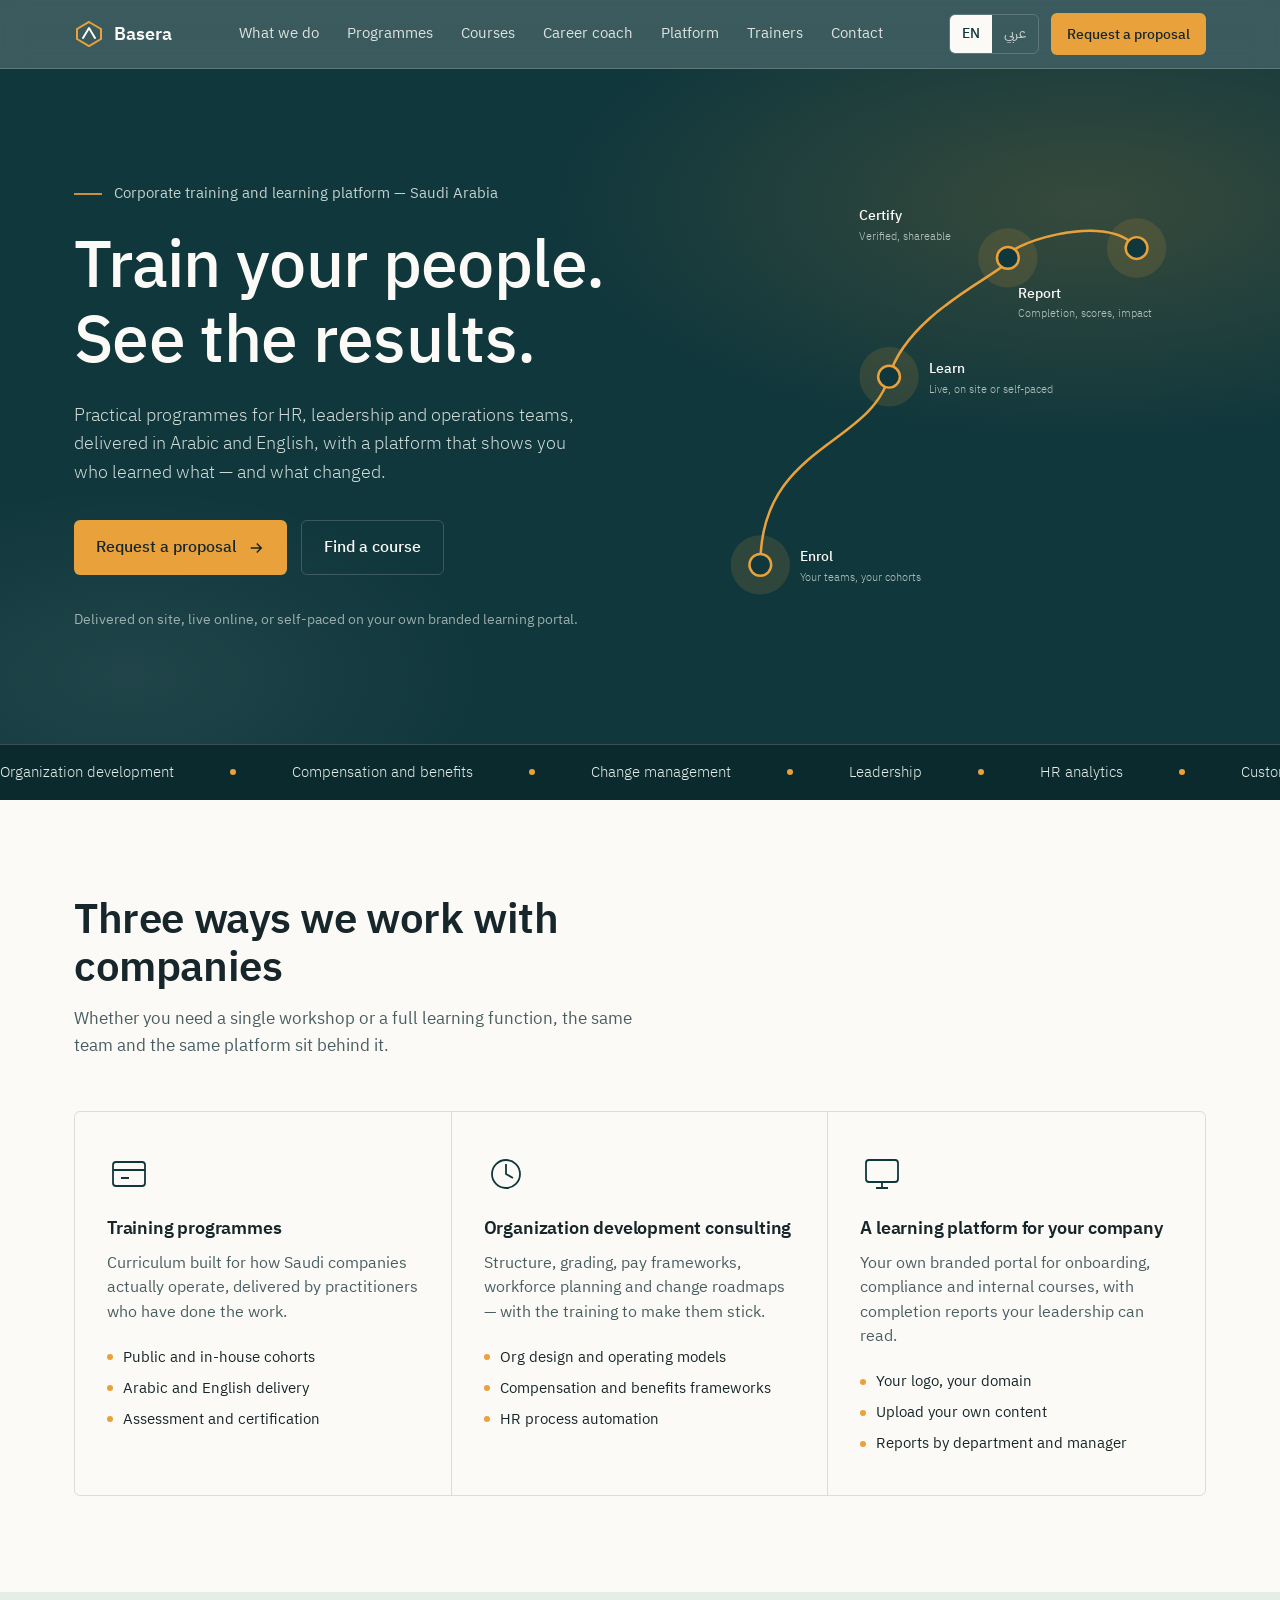
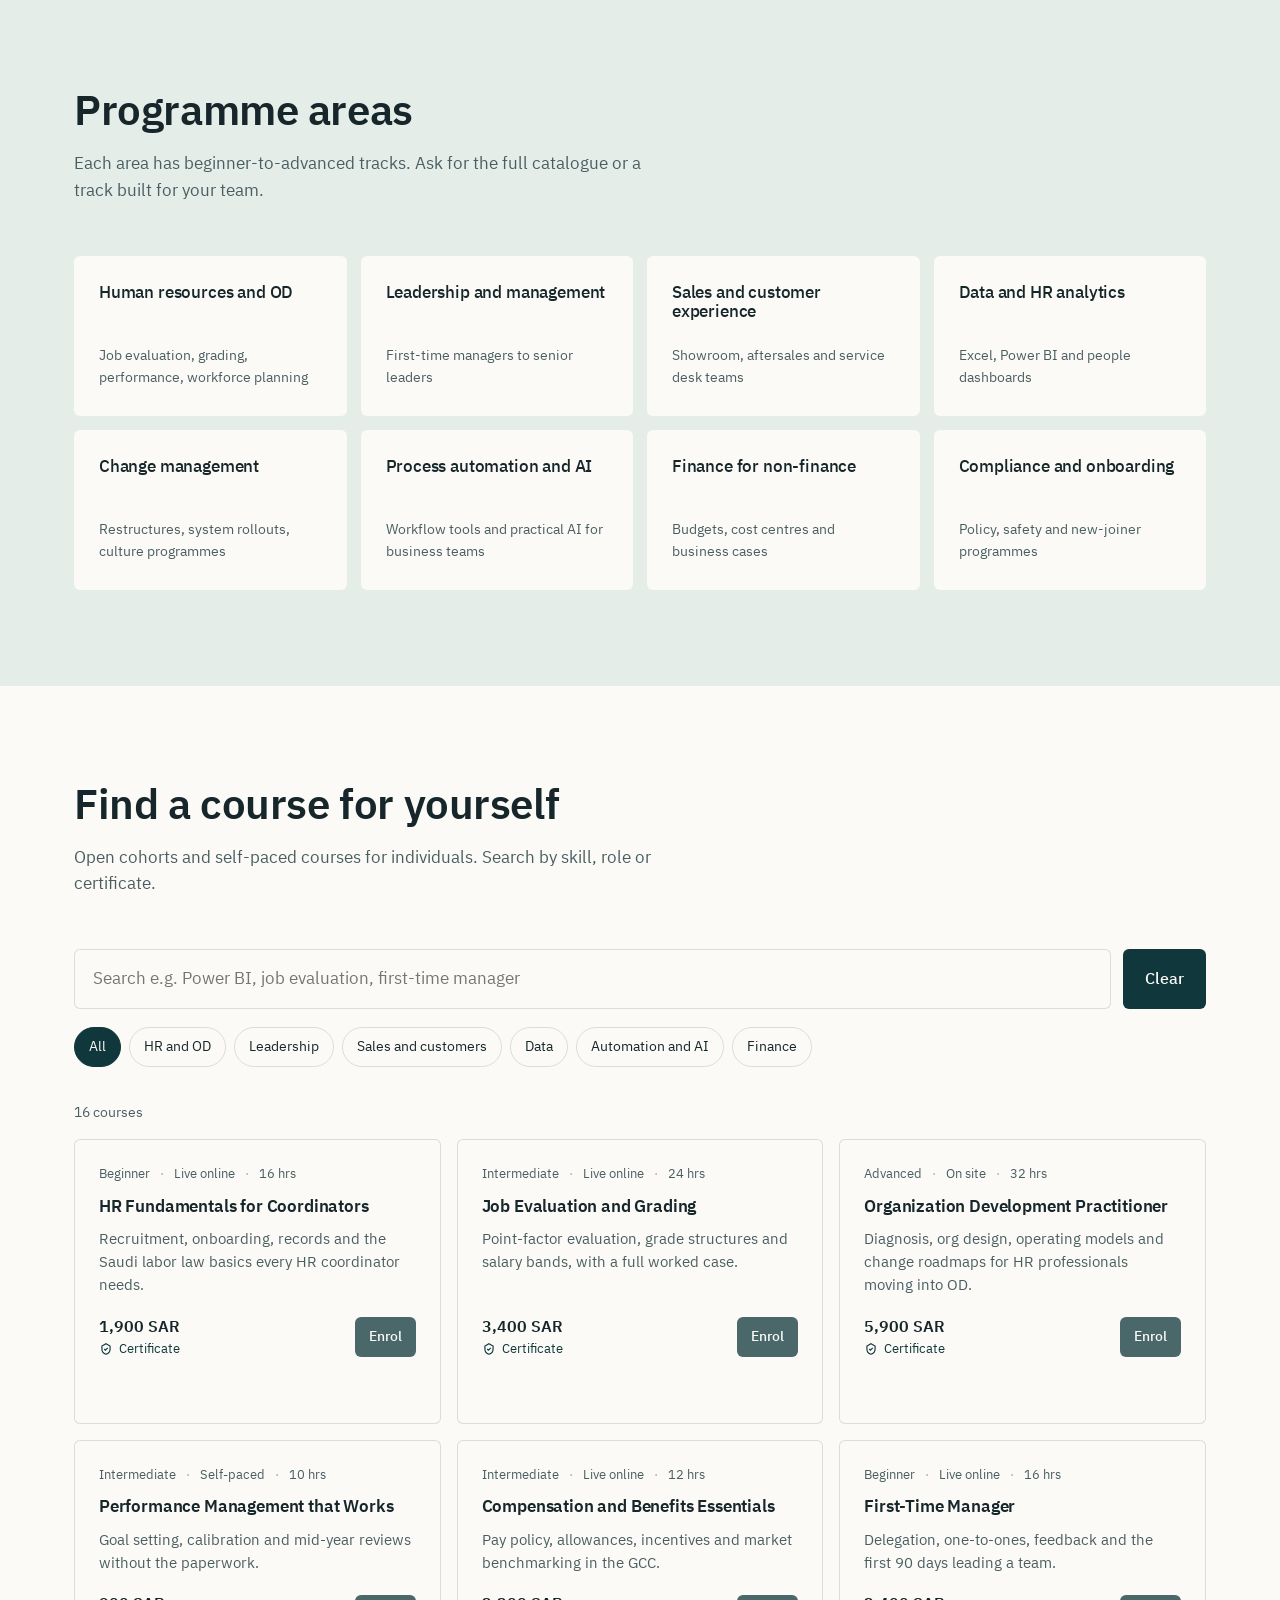
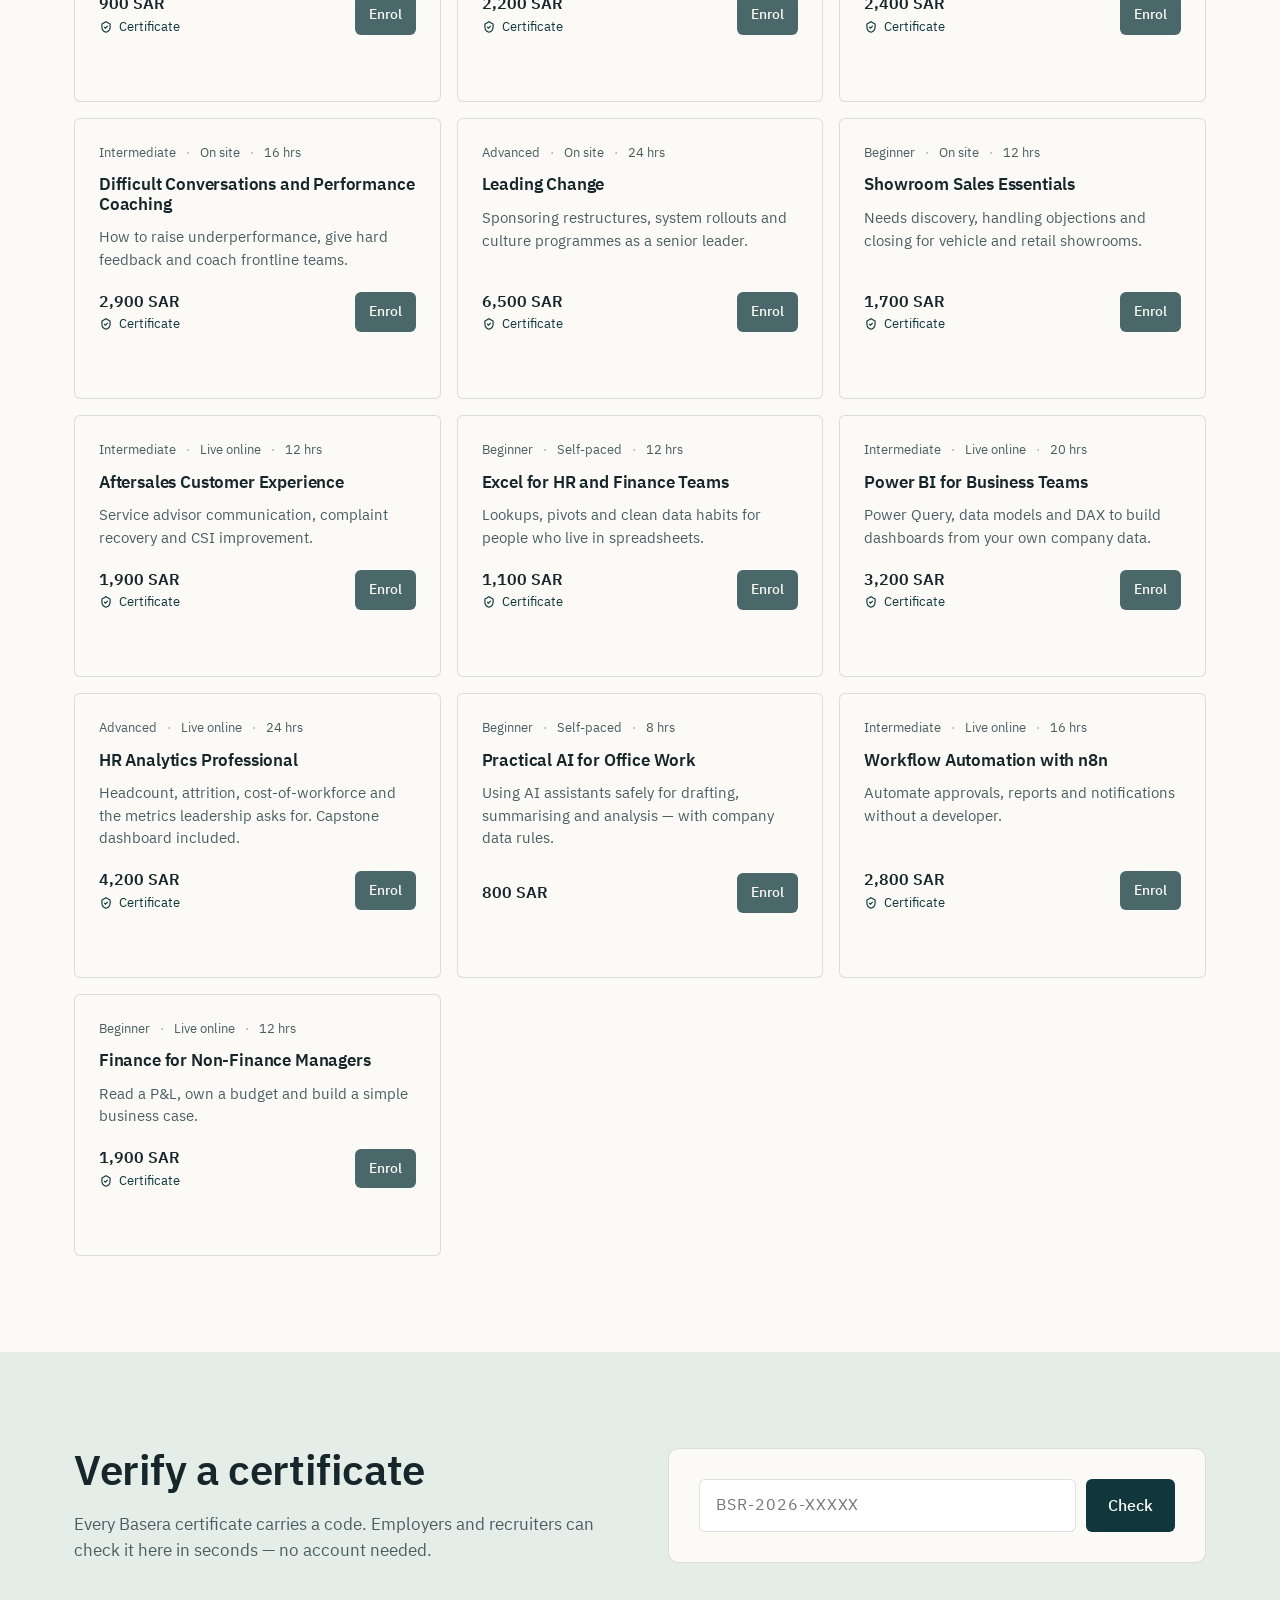
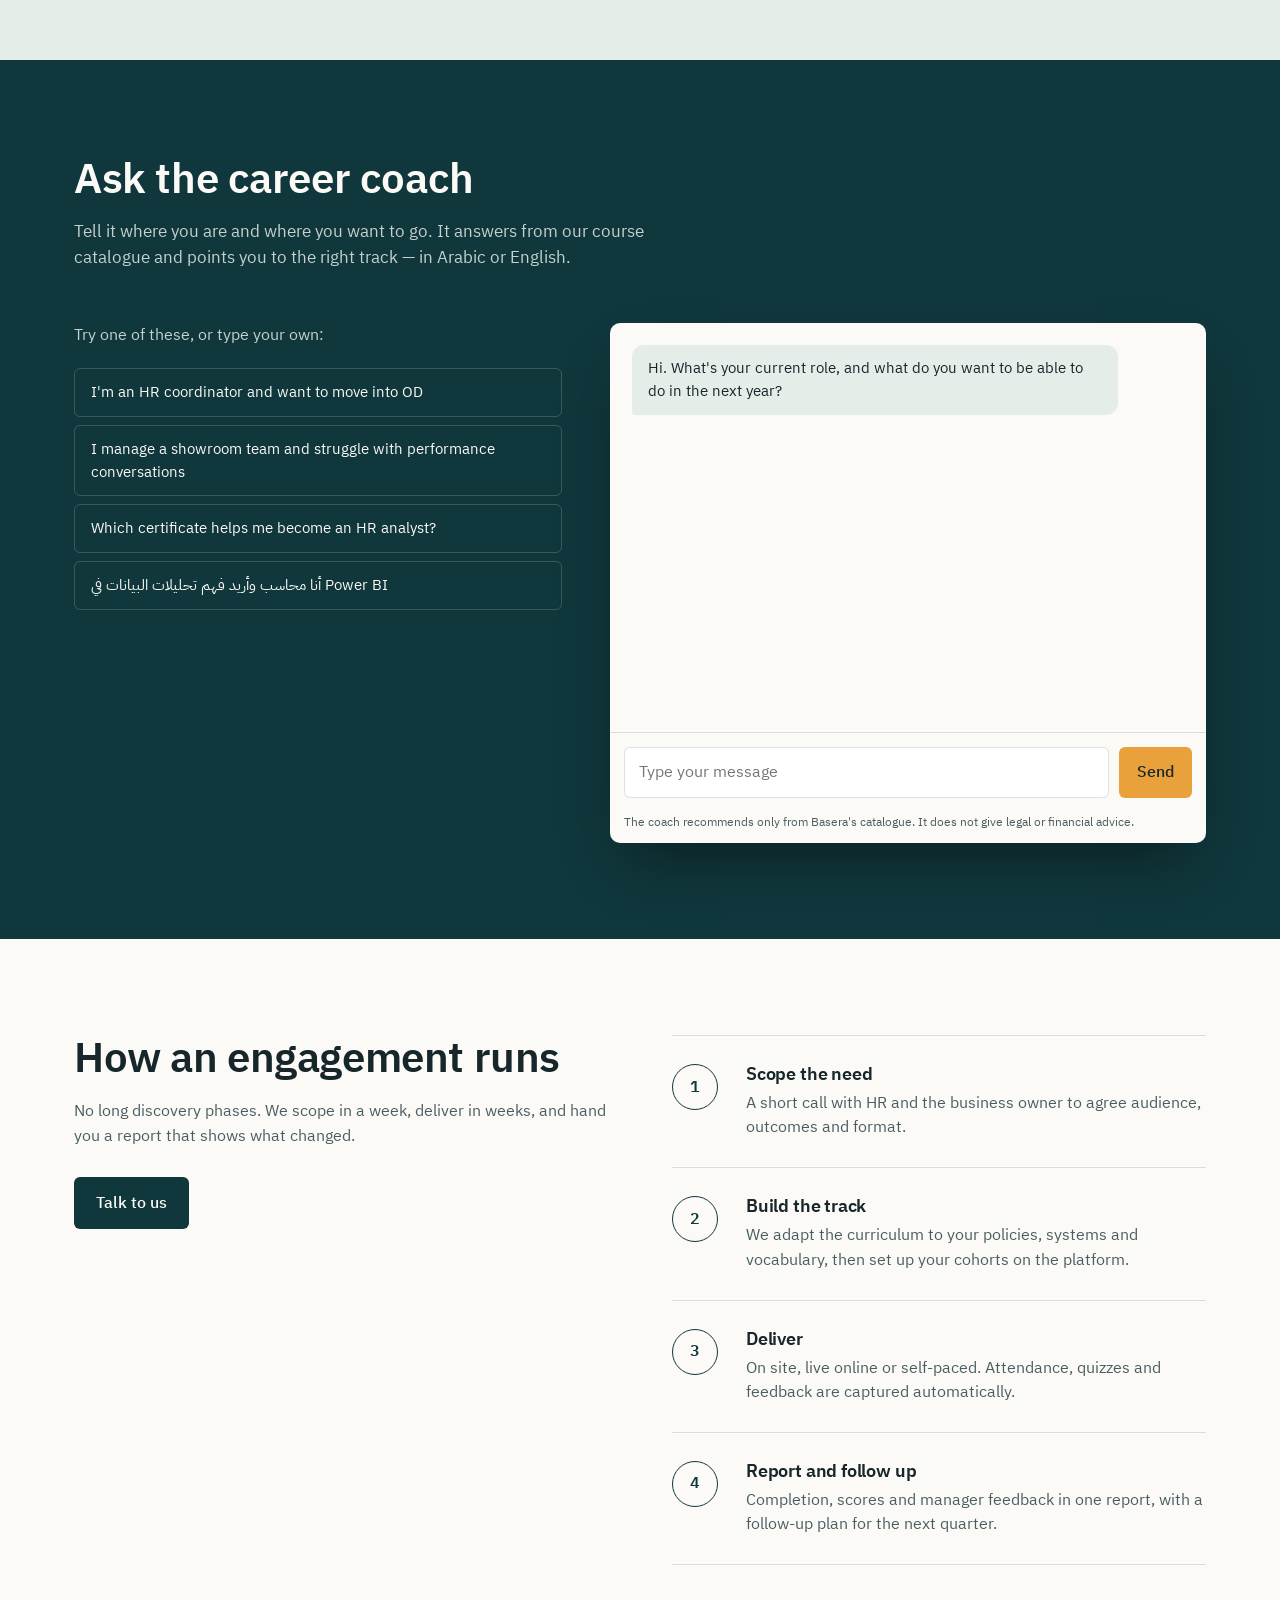
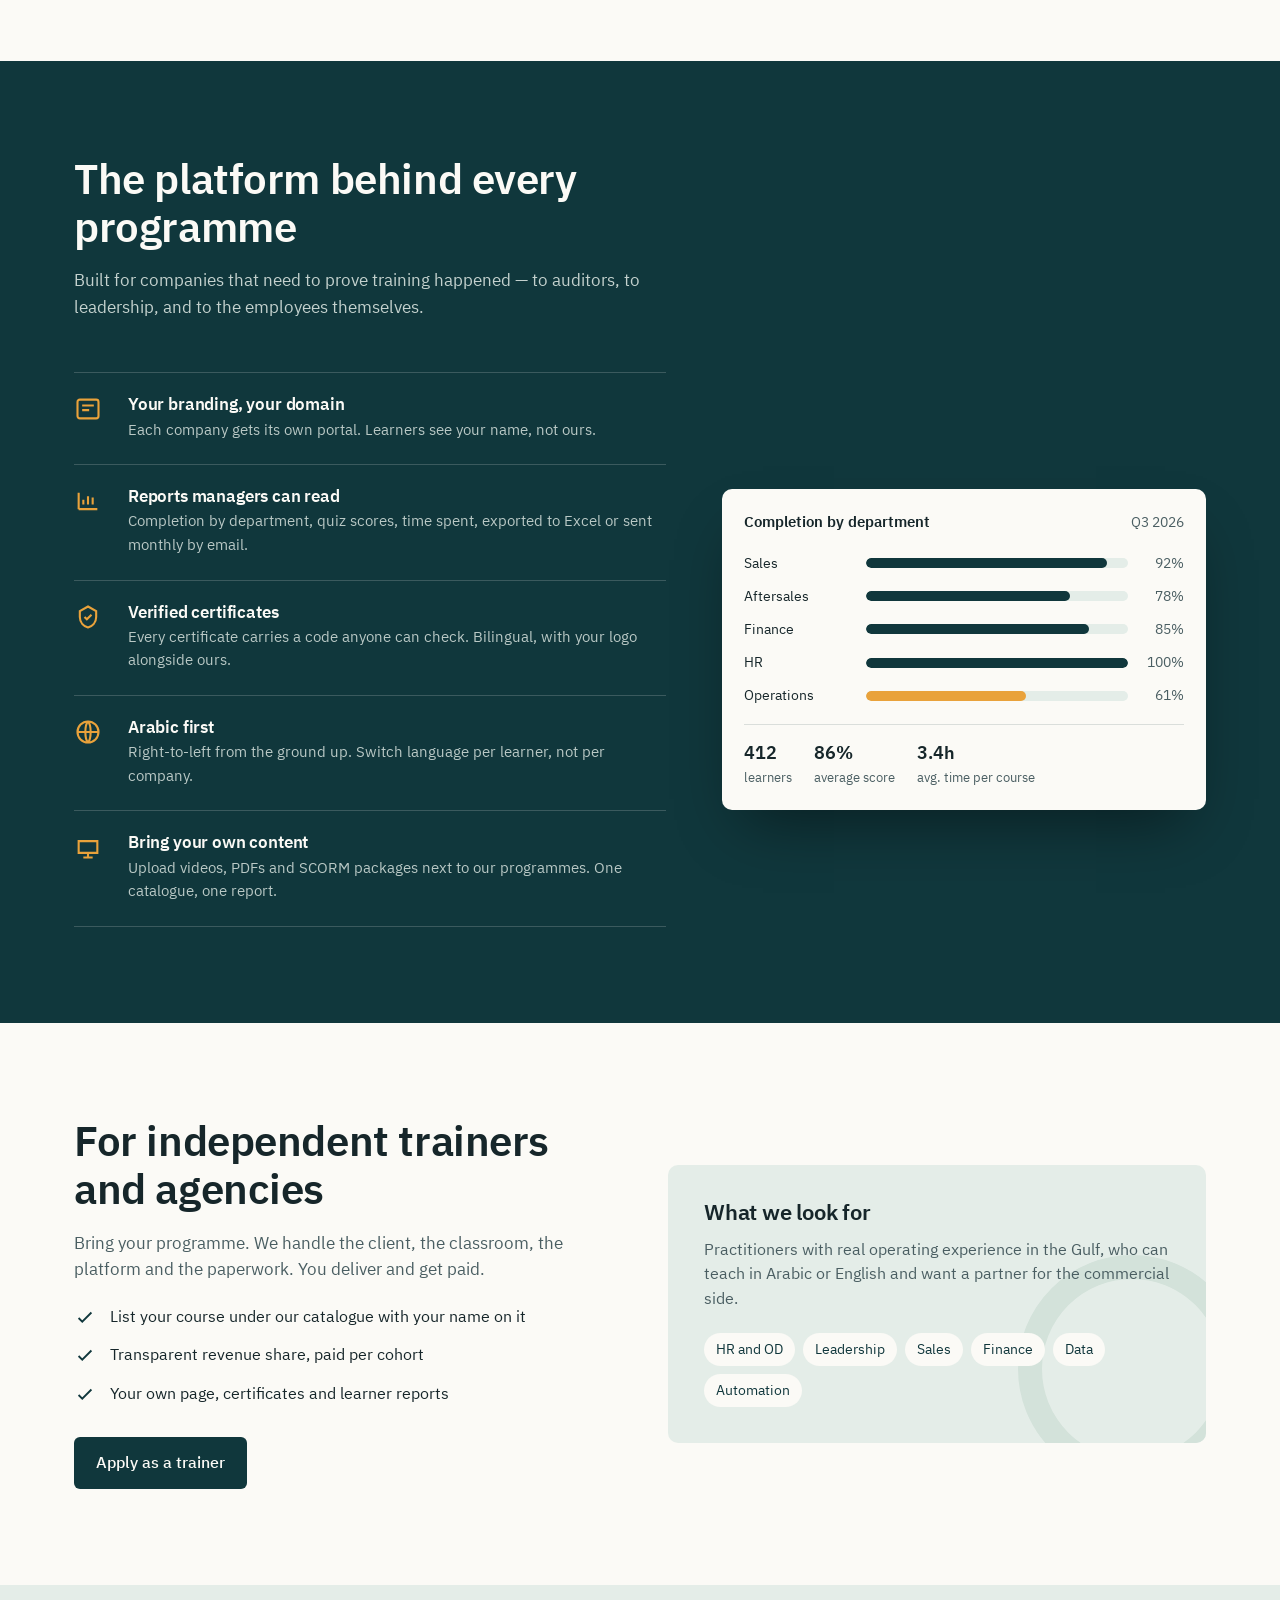
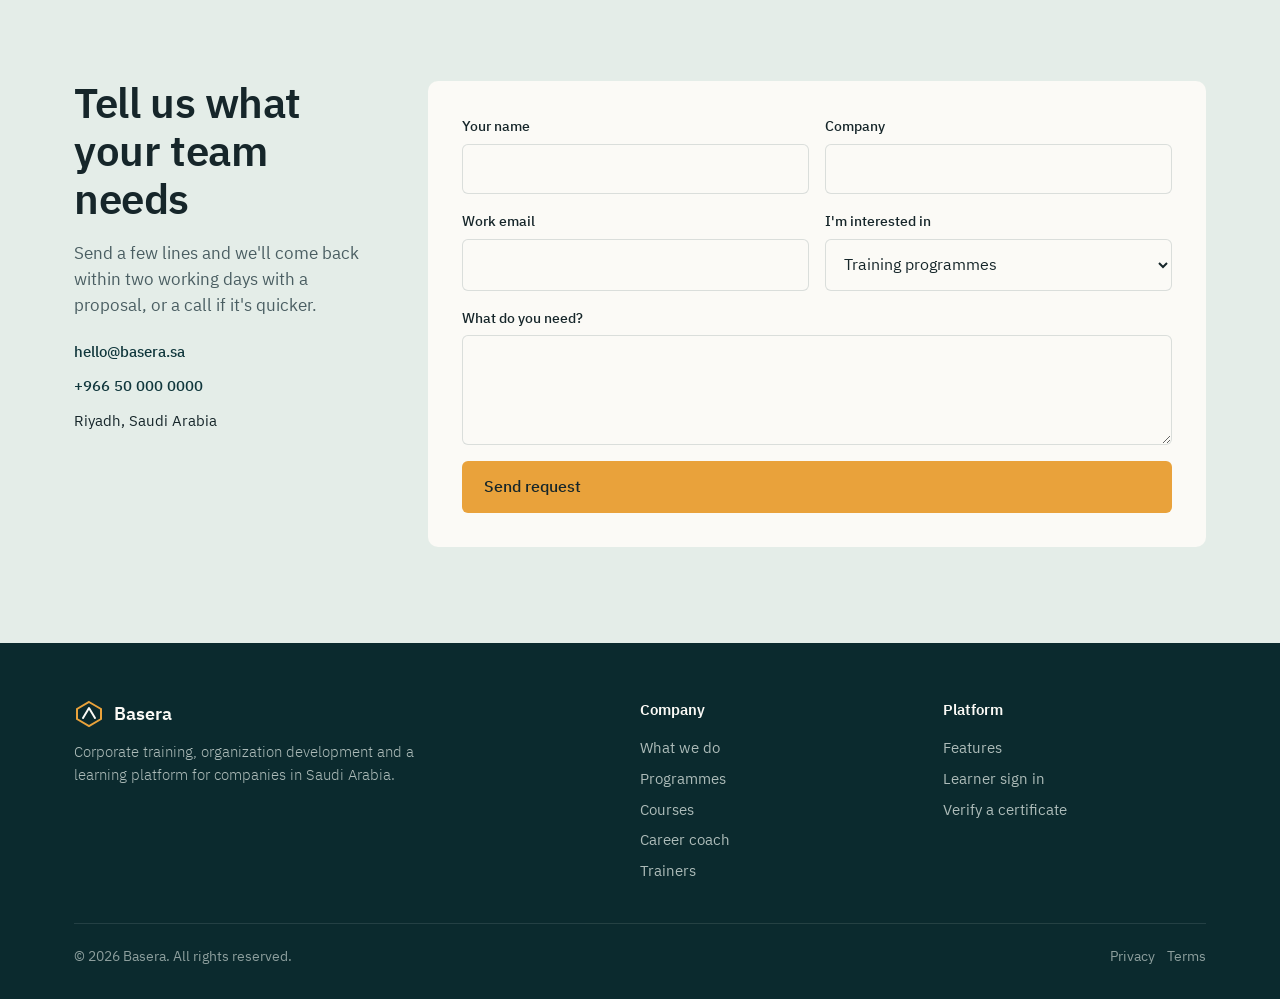
==== index.html @ 954ec750 "Basera website: bilingual marketing site, course search, certificate check, AI career coach" ====
<!DOCTYPE html>
<html lang="en" dir="ltr">
<head>
<meta charset="UTF-8">
<meta name="viewport" content="width=device-width, initial-scale=1.0">
<title>Basera — Corporate training and learning platform, Saudi Arabia</title>
<meta name="description" content="Corporate training programmes, OD consulting and a learning platform for companies in Saudi Arabia.">
<link rel="preconnect" href="https://fonts.googleapis.com">
<link rel="preconnect" href="https://fonts.gstatic.com" crossorigin>
<link href="https://fonts.googleapis.com/css2?family=IBM+Plex+Sans+Arabic:wght@300;400;500;600;700&display=swap" rel="stylesheet">
<style>
  /* ---------- Tokens ---------- */
  :root{
    --petrol:#10373C;
    --petrol-2:#0B2A2E;
    --mint:#E4EDE8;
    --mint-2:#D3E2DA;
    --saffron:#E9A23B;
    --saffron-2:#C8862A;
    --ink:#16262A;
    --ink-2:#4A5E62;
    --white:#FBFAF6;
    --line:rgba(16,55,60,.14);
    --line-light:rgba(251,250,246,.18);
    --radius:6px;
    --max:1180px;
    --ease:cubic-bezier(.22,.61,.36,1);
  }
  *{box-sizing:border-box;margin:0;padding:0}
  html{scroll-behavior:smooth}
  body{
    font-family:"IBM Plex Sans Arabic",system-ui,sans-serif;
    color:var(--ink);background:var(--white);
    line-height:1.55;font-weight:400;
    -webkit-font-smoothing:antialiased;
  }
  a{color:inherit;text-decoration:none}
  img,svg{display:block;max-width:100%}
  button{font:inherit;cursor:pointer;border:0;background:none;color:inherit}
  :focus-visible{outline:3px solid var(--saffron);outline-offset:3px}
  .wrap{max-width:var(--max);margin:0 auto;padding:0 24px}
  h1,h2,h3{line-height:1.15;font-weight:600;letter-spacing:-.01em}
  h1{font-size:clamp(2.2rem,5.2vw,4.1rem);font-weight:500}
  h2{font-size:clamp(1.7rem,3.4vw,2.6rem)}
  h3{font-size:1.15rem;font-weight:600}
  p{max-width:62ch}
  [dir="rtl"] h1,[dir="rtl"] h2,[dir="rtl"] h3{letter-spacing:0}
  [dir="rtl"] body,[dir="rtl"]{line-height:1.7}

  /* ---------- Buttons ---------- */
  .btn{
    display:inline-flex;align-items:center;gap:10px;
    padding:14px 22px;border-radius:var(--radius);
    font-weight:500;font-size:.98rem;
    transition:transform .25s var(--ease),background .25s,color .25s,box-shadow .25s;
  }
  .btn-primary{background:var(--saffron);color:var(--ink)}
  .btn-primary:hover{background:var(--saffron-2);transform:translateY(-2px)}
  .btn-ghost{border:1.5px solid var(--line-light);color:var(--white)}
  .btn-ghost:hover{background:rgba(251,250,246,.08)}
  .btn-dark{background:var(--petrol);color:var(--white)}
  .btn-dark:hover{background:var(--petrol-2);transform:translateY(-2px)}
  .btn svg{width:18px;height:18px}
  [dir="rtl"] .btn svg{transform:scaleX(-1)}

  /* ---------- Nav ---------- */
  .nav{
    position:sticky;top:0;z-index:50;
    background:rgba(16,55,60,.82);backdrop-filter:blur(14px);
    -webkit-backdrop-filter:blur(14px);
    border-bottom:1px solid var(--line-light);color:var(--white);
  }
  .nav .wrap{display:flex;align-items:center;justify-content:space-between;height:68px;gap:20px}
  .logo{display:flex;align-items:center;gap:10px;font-weight:600;font-size:1.15rem}
  .logo-mark{width:30px;height:30px}
  .nav-links{display:flex;gap:28px;font-size:.95rem}
  .nav-links a{opacity:.85;position:relative;padding:6px 0}
  .nav-links a::after{
    content:"";position:absolute;left:0;bottom:0;height:2px;width:100%;
    background:var(--saffron);transform:scaleX(0);transform-origin:left;
    transition:transform .3s var(--ease);
  }
  [dir="rtl"] .nav-links a::after{transform-origin:right}
  .nav-links a:hover{opacity:1}
  .nav-links a:hover::after{transform:scaleX(1)}
  .nav-actions{display:flex;align-items:center;gap:12px}
  .lang{
    display:flex;border:1.5px solid var(--line-light);border-radius:var(--radius);overflow:hidden;
    font-size:.85rem;font-weight:500;
  }
  .lang button{padding:8px 12px;opacity:.7;transition:background .2s,opacity .2s}
  .lang button.active{background:var(--white);color:var(--petrol);opacity:1}
  .nav .btn{padding:10px 16px;font-size:.9rem}
  .menu-btn{display:none;width:40px;height:40px;align-items:center;justify-content:center}
  .menu-btn span{display:block;width:22px;height:2px;background:var(--white);position:relative}
  .menu-btn span::before,.menu-btn span::after{content:"";position:absolute;left:0;width:22px;height:2px;background:var(--white)}
  .menu-btn span::before{top:-7px}.menu-btn span::after{top:7px}

  /* ---------- Hero ---------- */
  .hero{
    background:var(--petrol);color:var(--white);
    position:relative;overflow:hidden;
    padding:80px 0 0;
  }
  .hero::before{
    content:"";position:absolute;inset:0;
    background:
      radial-gradient(60% 50% at 85% 20%,rgba(233,162,59,.18),transparent 70%),
      radial-gradient(40% 40% at 10% 90%,rgba(228,237,232,.08),transparent 70%);
    pointer-events:none;
  }
  .hero .wrap{position:relative;display:grid;grid-template-columns:1.05fr .95fr;gap:48px;align-items:center;padding-bottom:80px}
  .hero-copy{opacity:0;transform:translateY(14px);animation:rise .9s var(--ease) .15s forwards}
  .hero-kicker{font-size:.95rem;color:var(--mint);opacity:.85;margin-bottom:22px;display:flex;align-items:center;gap:12px}
  .hero-kicker::before{content:"";width:28px;height:2px;background:var(--saffron)}
  .hero h1{margin-bottom:22px;max-width:14ch}
  .hero p{font-size:1.15rem;color:var(--mint);opacity:.9;margin-bottom:34px;max-width:46ch;font-weight:300}
  .hero-actions{display:flex;gap:14px;flex-wrap:wrap}
  .hero-note{margin-top:34px;font-size:.88rem;color:var(--mint);opacity:.65}

  /* Journey diagram */
  .journey{position:relative;width:100%;aspect-ratio:1/1;max-width:520px;margin-inline:auto}
  .journey svg{width:100%;height:100%;overflow:visible}
  .j-path{fill:none;stroke:var(--saffron);stroke-width:2.5;stroke-linecap:round;
    stroke-dasharray:1400;stroke-dashoffset:1400;animation:draw 2.6s var(--ease) .6s forwards}
  .j-path-ghost{fill:none;stroke:rgba(251,250,246,.14);stroke-width:2.5;stroke-dasharray:6 8}
  .j-node{opacity:0;transform-origin:center;animation:pop .6s var(--ease) forwards}
  .j-node circle.dot{fill:var(--petrol);stroke:var(--saffron);stroke-width:2.5}
  .j-node circle.halo{fill:var(--saffron);opacity:.14}
  .j-node text{font-family:inherit;font-size:14px;fill:var(--white);font-weight:500}
  .j-node text.sub{font-size:11.5px;fill:var(--mint);opacity:.75;font-weight:300}
  .j-node:nth-of-type(1){animation-delay:.9s}
  .j-node:nth-of-type(2){animation-delay:1.5s}
  .j-node:nth-of-type(3){animation-delay:2.1s}
  .j-node:nth-of-type(4){animation-delay:2.8s}
  [dir="rtl"] .j-node text{text-anchor:end}
  .j-pulse{fill:var(--saffron);opacity:0;animation:pulse 2.4s ease-out 3.4s infinite}
  @keyframes draw{to{stroke-dashoffset:0}}
  @keyframes pop{0%{opacity:0;transform:scale(.6)}70%{transform:scale(1.08)}100%{opacity:1;transform:scale(1)}}
  @keyframes rise{to{opacity:1;transform:none}}
  @keyframes pulse{0%{opacity:.5;r:10}100%{opacity:0;r:34}}

  /* ---------- Marquee strip ---------- */
  .strip{background:var(--petrol-2);color:var(--mint);border-top:1px solid var(--line-light);overflow:hidden;padding:16px 0}
  .strip-track{display:flex;gap:56px;white-space:nowrap;width:max-content;animation:scroll 40s linear infinite;font-size:.92rem;font-weight:300}
  .strip-track span{display:flex;align-items:center;gap:56px}
  .strip-track i{display:inline-block;width:6px;height:6px;border-radius:50%;background:var(--saffron)}
  @keyframes scroll{to{transform:translateX(-50%)}}
  [dir="rtl"] .strip-track{animation-name:scrollRtl}
  @keyframes scrollRtl{to{transform:translateX(50%)}}

  /* ---------- Sections ---------- */
  section{padding:96px 0}
  .section-head{margin-bottom:52px;max-width:60ch}
  .section-head h2{margin-bottom:14px}
  .section-head p{color:var(--ink-2);font-size:1.08rem}
  .reveal{opacity:0;transform:translateY(18px);transition:opacity .8s var(--ease),transform .8s var(--ease)}
  .reveal.in{opacity:1;transform:none}

  /* Offers */
  .offers{display:grid;grid-template-columns:repeat(3,1fr);gap:0;border:1px solid var(--line);border-radius:var(--radius);overflow:hidden}
  .offer{padding:40px 32px;border-inline-end:1px solid var(--line);position:relative;transition:background .3s}
  .offer:last-child{border-inline-end:0}
  .offer:hover{background:var(--mint)}
  .offer-icon{width:44px;height:44px;color:var(--petrol);margin-bottom:22px}
  .offer h3{margin-bottom:12px}
  .offer p{color:var(--ink-2);font-size:.98rem;margin-bottom:22px}
  .offer ul{list-style:none;display:grid;gap:8px;font-size:.93rem}
  .offer li{display:flex;gap:10px;align-items:flex-start}
  .offer li::before{content:"";flex:none;width:6px;height:6px;border-radius:50%;background:var(--saffron);margin-top:.55em}

  /* Domains */
  .domains-sec{background:var(--mint)}
  .domains{display:grid;grid-template-columns:repeat(4,1fr);gap:14px}
  .domain{
    background:var(--white);padding:26px 24px;border-radius:var(--radius);
    display:flex;flex-direction:column;justify-content:space-between;min-height:160px;
    border:1px solid transparent;transition:border-color .3s,transform .3s var(--ease);
  }
  .domain:hover{border-color:var(--petrol);transform:translateY(-3px)}
  .domain h3{font-size:1.05rem;font-weight:500}
  .domain small{color:var(--ink-2);font-size:.88rem;margin-top:14px}


  /* Courses search */
  .search-bar{display:grid;grid-template-columns:1fr auto;gap:12px;margin-bottom:18px}
  .search-bar input{font:inherit;padding:16px 18px;border:1.5px solid var(--line);border-radius:var(--radius);background:var(--white);font-size:1.05rem}
  .search-bar input:focus{border-color:var(--petrol);outline:none}
  .filters{display:flex;gap:8px;flex-wrap:wrap;margin-bottom:34px}
  .chip{padding:8px 14px;border-radius:999px;border:1.5px solid var(--line);font-size:.88rem;transition:all .2s}
  .chip.active,.chip:hover{background:var(--petrol);color:var(--white);border-color:var(--petrol)}
  .courses{display:grid;grid-template-columns:repeat(3,1fr);gap:16px}
  .course{background:var(--white);border:1px solid var(--line);border-radius:var(--radius);padding:24px;display:flex;flex-direction:column;gap:12px;transition:border-color .3s,transform .3s var(--ease)}
  .course:hover{border-color:var(--petrol);transform:translateY(-3px)}
  .course .meta{font-size:.82rem;color:var(--ink-2);display:flex;gap:10px;flex-wrap:wrap}
  .course .meta span::after{content:"·";margin-inline-start:10px;opacity:.5}
  .course .meta span:last-child::after{content:""}
  .course h3{font-size:1.05rem;font-weight:600}
  .course p{font-size:.92rem;color:var(--ink-2);flex:1}
  .course .foot{display:flex;justify-content:space-between;align-items:center;margin-top:6px}
  .course .price{font-weight:600}
  .course .cert{font-size:.8rem;color:var(--petrol);display:flex;align-items:center;gap:6px}
  .course .cert svg{width:14px;height:14px}
  .course .btn{padding:9px 14px;font-size:.88rem}
  .empty{padding:40px;text-align:center;color:var(--ink-2);grid-column:1/-1}
  .results-count{font-size:.9rem;color:var(--ink-2);margin-bottom:16px}

  /* Verify */
  .verify{display:grid;grid-template-columns:1fr 1fr;gap:56px;align-items:center}
  .verify p{color:var(--ink-2);font-size:1.05rem}
  .verify-box{background:var(--white);border:1px solid var(--line);border-radius:10px;padding:30px}
  .verify-box .row2{display:flex;gap:10px}
  .verify-box input{flex:1;font:inherit;padding:13px 16px;border:1.5px solid var(--line);border-radius:var(--radius);letter-spacing:.06em;text-transform:uppercase}
  .verify-box input:focus{border-color:var(--petrol);outline:none}
  .verify-result{margin-top:16px;padding:14px 16px;border-radius:var(--radius);font-size:.93rem;display:none}
  .verify-result.ok{display:block;background:var(--mint)}
  .verify-result.no{display:block;background:#F6E3D4}
  .verify-result b{display:block}

  /* Coach */
  .coach{background:var(--petrol);color:var(--white)}
  .coach .section-head p{color:var(--mint);opacity:.85}
  .coach-grid{display:grid;grid-template-columns:.9fr 1.1fr;gap:48px;align-items:start}
  .coach-side p{color:var(--mint);opacity:.85;margin-bottom:20px}
  .prompts{display:grid;gap:8px}
  .prompts button{text-align:start;padding:12px 16px;border:1.5px solid var(--line-light);border-radius:var(--radius);color:var(--white);font-size:.92rem;transition:background .2s,border-color .2s}
  .prompts button:hover{background:rgba(251,250,246,.08);border-color:var(--saffron)}
  .chat{background:var(--white);color:var(--ink);border-radius:10px;display:flex;flex-direction:column;height:520px;overflow:hidden;box-shadow:0 30px 60px -20px rgba(0,0,0,.45)}
  .chat-log{flex:1;overflow-y:auto;padding:22px;display:flex;flex-direction:column;gap:14px}
  .msg{max-width:88%;padding:12px 16px;border-radius:12px;font-size:.95rem;line-height:1.5}
  .msg.user{align-self:flex-end;background:var(--petrol);color:var(--white);border-end-end-radius:3px}
  .msg.bot{align-self:flex-start;background:var(--mint);border-end-start-radius:3px}
  .msg.bot.thinking{color:var(--ink-2)}
  .msg.bot.thinking::after{content:"…";animation:dots 1.2s steps(3,end) infinite}
  @keyframes dots{0%{content:"."}33%{content:".."}66%{content:"..."}}
  .recs{align-self:stretch;display:grid;gap:8px}
  .rec{display:flex;justify-content:space-between;align-items:center;gap:12px;padding:12px 14px;border:1.5px solid var(--line);border-radius:var(--radius);font-size:.9rem;transition:border-color .2s}
  .rec:hover{border-color:var(--petrol)}
  .rec small{display:block;color:var(--ink-2);font-size:.8rem}
  .rec svg{flex:none;width:16px;height:16px;color:var(--petrol)}
  [dir="rtl"] .rec svg{transform:scaleX(-1)}
  .chat-input{display:flex;gap:10px;padding:14px;border-top:1px solid var(--line)}
  .chat-input input{flex:1;font:inherit;padding:12px 14px;border:1.5px solid var(--line);border-radius:var(--radius)}
  .chat-input input:focus{border-color:var(--petrol);outline:none}
  .chat-input .btn{padding:12px 18px}
  .chat-note{font-size:.78rem;color:var(--ink-2);padding:0 14px 12px}
  @media (max-width:980px){.courses{grid-template-columns:1fr 1fr}.verify,.coach-grid{grid-template-columns:1fr;gap:32px}}
  @media (max-width:720px){.courses{grid-template-columns:1fr}.search-bar{grid-template-columns:1fr}.chat{height:460px}}

  /* Steps */
  .steps{display:grid;grid-template-columns:1fr 1fr;gap:64px;align-items:start}
  .step-list{counter-reset:step;display:grid;gap:0}
  .step{
    counter-increment:step;display:grid;grid-template-columns:52px 1fr;gap:22px;
    padding:28px 0;border-top:1px solid var(--line);
  }
  .step:last-child{border-bottom:1px solid var(--line)}
  .step::before{
    content:counter(step);width:44px;height:44px;border-radius:50%;
    border:1.5px solid var(--petrol);display:flex;align-items:center;justify-content:center;
    font-weight:600;color:var(--petrol);
  }
  .step h3{margin-bottom:6px}
  .step p{color:var(--ink-2);font-size:.97rem}
  .steps-aside{position:sticky;top:100px}
  .steps-aside h2{margin-bottom:16px}
  .steps-aside p{color:var(--ink-2);margin-bottom:28px}

  /* Platform */
  .platform{background:var(--petrol);color:var(--white)}
  .platform .section-head p{color:var(--mint);opacity:.85}
  .platform-grid{display:grid;grid-template-columns:1.1fr .9fr;gap:56px;align-items:center}
  .features{display:grid;gap:0}
  .feature{padding:22px 0;border-top:1px solid var(--line-light);display:grid;grid-template-columns:36px 1fr;gap:18px}
  .feature:last-child{border-bottom:1px solid var(--line-light)}
  .feature svg{width:28px;height:28px;color:var(--saffron)}
  .feature h3{margin-bottom:4px;font-size:1.05rem}
  .feature p{color:var(--mint);opacity:.8;font-size:.95rem}

  /* Dashboard mock */
  .mock{
    background:var(--white);color:var(--ink);border-radius:10px;padding:22px;
    box-shadow:0 30px 60px -20px rgba(0,0,0,.45);
  }
  .mock-top{display:flex;justify-content:space-between;align-items:center;margin-bottom:18px;font-size:.85rem;color:var(--ink-2)}
  .mock-top b{color:var(--ink);font-weight:600;font-size:.95rem}
  .bars{display:grid;gap:12px}
  .bar{display:grid;grid-template-columns:110px 1fr 44px;gap:12px;align-items:center;font-size:.85rem}
  .bar .track{height:10px;background:var(--mint);border-radius:5px;overflow:hidden}
  .bar .fill{height:100%;background:var(--petrol);border-radius:5px;width:0;transition:width 1.2s var(--ease)}
  .bar .fill.s{background:var(--saffron)}
  .bar em{font-style:normal;color:var(--ink-2);text-align:end}
  .mock-foot{margin-top:18px;padding-top:14px;border-top:1px solid var(--line);display:flex;gap:22px;font-size:.82rem;color:var(--ink-2)}
  .mock-foot b{display:block;color:var(--ink);font-size:1.15rem;font-weight:600}

  /* Partners */
  .partners{display:grid;grid-template-columns:1fr 1fr;gap:56px;align-items:center}
  .partners p{color:var(--ink-2);font-size:1.05rem;margin-bottom:22px}
  .partner-points{display:grid;gap:14px;margin-bottom:30px}
  .partner-points div{display:flex;gap:14px;align-items:flex-start}
  .partner-points svg{flex:none;width:22px;height:22px;color:var(--petrol);margin-top:2px}
  .partner-card{background:var(--mint);border-radius:10px;padding:36px;position:relative;overflow:hidden}
  .partner-card::after{
    content:"";position:absolute;inset-inline-end:-40px;bottom:-40px;width:180px;height:180px;
    border-radius:50%;border:24px solid var(--mint-2);
  }
  .partner-card > *{position:relative;z-index:1}
  .partner-card h3{font-size:1.35rem;margin-bottom:12px;font-weight:600}
  .partner-card p{font-size:.98rem;margin-bottom:0}
  .partner-card .tags{display:flex;gap:8px;flex-wrap:wrap;margin-top:22px;position:relative}
  .tag{padding:6px 12px;border-radius:999px;background:var(--white);font-size:.85rem;color:var(--petrol)}

  /* Contact */
  .contact-sec{background:var(--mint)}
  .contact{display:grid;grid-template-columns:1fr 1fr;gap:56px}
  .contact p{color:var(--ink-2);font-size:1.05rem;margin-bottom:22px}
  .contact-meta{display:grid;gap:10px;font-size:.95rem}
  .contact-meta a{color:var(--petrol);font-weight:500;border-bottom:1px solid transparent}
  .contact-meta a:hover{border-color:var(--petrol)}
  form{background:var(--white);padding:34px;border-radius:10px;display:grid;gap:16px}
  .field{display:grid;gap:6px}
  .field label{font-size:.9rem;font-weight:500}
  .field input,.field select,.field textarea{
    font:inherit;padding:12px 14px;border:1.5px solid var(--line);border-radius:var(--radius);
    background:var(--white);color:var(--ink);transition:border-color .2s;
  }
  .field input:focus,.field select:focus,.field textarea:focus{border-color:var(--petrol);outline:none}
  .field textarea{min-height:110px;resize:vertical}
  .row{display:grid;grid-template-columns:1fr 1fr;gap:16px}
  .form-ok{display:none;padding:14px;border-radius:var(--radius);background:var(--mint);font-size:.95rem}
  .form-ok.show{display:block}

  /* Footer */
  footer{background:var(--petrol-2);color:var(--mint);padding:56px 0 32px;font-size:.92rem}
  .foot{display:grid;grid-template-columns:2fr 1fr 1fr;gap:40px;margin-bottom:40px}
  .foot p{opacity:.75;max-width:40ch;margin-top:12px;font-weight:300}
  .foot h4{color:var(--white);font-weight:600;margin-bottom:14px;font-size:.95rem}
  .foot ul{list-style:none;display:grid;gap:8px}
  .foot a{opacity:.75}.foot a:hover{opacity:1}
  .foot-bottom{border-top:1px solid var(--line-light);padding-top:22px;display:flex;justify-content:space-between;gap:16px;flex-wrap:wrap;opacity:.6;font-size:.85rem}

  /* ---------- Responsive ---------- */
  @media (max-width:980px){
    .hero .wrap{grid-template-columns:1fr;gap:36px}
    .journey{max-width:420px}
    .offers{grid-template-columns:1fr}
    .offer{border-inline-end:0;border-bottom:1px solid var(--line)}
    .offer:last-child{border-bottom:0}
    .domains{grid-template-columns:1fr 1fr}
    .steps,.platform-grid,.partners,.contact{grid-template-columns:1fr;gap:40px}
    .steps-aside{position:static}
    .foot{grid-template-columns:1fr 1fr}
  }
  @media (max-width:720px){
    section{padding:64px 0}
    .hero{padding-top:56px}
    .nav-links{display:none;position:absolute;top:68px;inset-inline:0;background:var(--petrol);flex-direction:column;padding:20px 24px;gap:18px;border-bottom:1px solid var(--line-light)}
    .nav-links.open{display:flex}
    .menu-btn{display:flex}
    .nav .btn{display:none}
    .row{grid-template-columns:1fr}
    .foot{grid-template-columns:1fr}
    .domains{grid-template-columns:1fr}
    .bar{grid-template-columns:90px 1fr 40px}
  }
  @media (prefers-reduced-motion:reduce){
    *,*::before,*::after{animation-duration:.01ms!important;animation-delay:0s!important;transition-duration:.01ms!important}
    .hero-copy,.j-node{opacity:1;transform:none}
    .j-path{stroke-dashoffset:0}
    .reveal{opacity:1;transform:none}
  }
</style>
</head>
<body>

<!-- ================= NAV ================= -->
<header class="nav">
  <div class="wrap">
    <a class="logo" href="#top">
      <svg class="logo-mark" viewBox="0 0 30 30" fill="none" aria-hidden="true">
        <path d="M15 3 L27 10 V20 L15 27 L3 20 V10 Z" stroke="#E9A23B" stroke-width="2"/>
        <path d="M9 19 L15 9 L21 19" stroke="#FBFAF6" stroke-width="2" stroke-linecap="round" stroke-linejoin="round"/>
      </svg>
      <span data-i18n="brand">Basera</span>
    </a>
    <nav class="nav-links" id="navLinks">
      <a href="#offers" data-i18n="nav_offers">What we do</a>
      <a href="#domains" data-i18n="nav_domains">Programmes</a>
      <a href="#courses" data-i18n="nav_courses">Courses</a>
      <a href="#coach" data-i18n="nav_coach">Career coach</a>
      <a href="#platform" data-i18n="nav_platform">Platform</a>
      <a href="#partners" data-i18n="nav_partners">Trainers</a>
      <a href="#contact" data-i18n="nav_contact">Contact</a>
    </nav>
    <div class="nav-actions">
      <div class="lang" role="group" aria-label="Language">
        <button class="active" data-lang="en" type="button">EN</button>
        <button data-lang="ar" type="button">عربي</button>
      </div>
      <a class="btn btn-primary" href="#contact" data-i18n="cta_proposal">Request a proposal</a>
      <button class="menu-btn" id="menuBtn" aria-label="Menu" type="button"><span></span></button>
    </div>
  </div>
</header>

<!-- ================= HERO ================= -->
<section class="hero" id="top">
  <div class="wrap">
    <div class="hero-copy">
      <div class="hero-kicker" data-i18n="hero_kicker">Corporate training and learning platform — Saudi Arabia</div>
      <h1 data-i18n="hero_h1">Train your people. See the results.</h1>
      <p data-i18n="hero_p">Practical programmes for HR, leadership and operations teams, delivered in Arabic and English, with a platform that shows you who learned what — and what changed.</p>
      <div class="hero-actions">
        <a class="btn btn-primary" href="#contact">
          <span data-i18n="cta_proposal">Request a proposal</span>
          <svg viewBox="0 0 24 24" fill="none" stroke="currentColor" stroke-width="2"><path d="M5 12h14M13 6l6 6-6 6"/></svg>
        </a>
        <a class="btn btn-ghost" href="#courses" data-i18n="cta_catalogue">Find a course</a>
      </div>
      <div class="hero-note" data-i18n="hero_note">Delivered on site, live online, or self-paced on your own branded learning portal.</div>
    </div>

    <div class="journey" aria-hidden="true">
      <svg viewBox="0 0 520 520">
        <path class="j-path-ghost" d="M70 420 C 70 300, 180 300, 200 230 S 330 120, 320 110 S 420 60, 450 100"/>
        <path class="j-path" d="M70 420 C 70 300, 180 300, 200 230 S 330 120, 320 110 S 420 60, 450 100"/>

        <g class="j-node">
          <circle class="halo" cx="70" cy="420" r="30"/>
          <circle class="dot" cx="70" cy="420" r="11"/>
          <text x="110" y="416" data-i18n="j1">Enrol</text>
          <text class="sub" x="110" y="436" data-i18n="j1s">Your teams, your cohorts</text>
        </g>
        <g class="j-node">
          <circle class="halo" cx="200" cy="230" r="30"/>
          <circle class="dot" cx="200" cy="230" r="11"/>
          <text x="240" y="226" data-i18n="j2">Learn</text>
          <text class="sub" x="240" y="246" data-i18n="j2s">Live, on site or self-paced</text>
        </g>
        <g class="j-node">
          <circle class="halo" cx="320" cy="110" r="30"/>
          <circle class="dot" cx="320" cy="110" r="11"/>
          <text x="170" y="72" data-i18n="j3">Certify</text>
          <text class="sub" x="170" y="92" data-i18n="j3s">Verified, shareable</text>
        </g>
        <g class="j-node">
          <circle class="halo" cx="450" cy="100" r="30"/>
          <circle class="dot" cx="450" cy="100" r="11"/>
          <circle class="j-pulse" cx="450" cy="100" r="10"/>
          <text x="330" y="150" data-i18n="j4">Report</text>
          <text class="sub" x="330" y="170" data-i18n="j4s">Completion, scores, impact</text>
        </g>
      </svg>
    </div>
  </div>
</section>

<div class="strip" aria-hidden="true">
  <div class="strip-track">
    <span data-i18n="strip">Organization development <i></i> Compensation and benefits <i></i> Change management <i></i> Leadership <i></i> HR analytics <i></i> Customer experience <i></i> Sales and aftersales <i></i> Process automation</span>
    <span data-i18n="strip">Organization development <i></i> Compensation and benefits <i></i> Change management <i></i> Leadership <i></i> HR analytics <i></i> Customer experience <i></i> Sales and aftersales <i></i> Process automation</span>
  </div>
</div>

<!-- ================= OFFERS ================= -->
<section id="offers">
  <div class="wrap">
    <div class="section-head reveal">
      <h2 data-i18n="offers_h2">Three ways we work with companies</h2>
      <p data-i18n="offers_p">Whether you need a single workshop or a full learning function, the same team and the same platform sit behind it.</p>
    </div>
    <div class="offers reveal">
      <article class="offer">
        <svg class="offer-icon" viewBox="0 0 44 44" fill="none" stroke="currentColor" stroke-width="1.8"><rect x="6" y="10" width="32" height="24" rx="3"/><path d="M6 18h32M14 26h8"/></svg>
        <h3 data-i18n="o1_h">Training programmes</h3>
        <p data-i18n="o1_p">Curriculum built for how Saudi companies actually operate, delivered by practitioners who have done the work.</p>
        <ul>
          <li data-i18n="o1_l1">Public and in-house cohorts</li>
          <li data-i18n="o1_l2">Arabic and English delivery</li>
          <li data-i18n="o1_l3">Assessment and certification</li>
        </ul>
      </article>
      <article class="offer">
        <svg class="offer-icon" viewBox="0 0 44 44" fill="none" stroke="currentColor" stroke-width="1.8"><circle cx="22" cy="22" r="14"/><path d="M22 12v10l7 4"/></svg>
        <h3 data-i18n="o2_h">Organization development consulting</h3>
        <p data-i18n="o2_p">Structure, grading, pay frameworks, workforce planning and change roadmaps — with the training to make them stick.</p>
        <ul>
          <li data-i18n="o2_l1">Org design and operating models</li>
          <li data-i18n="o2_l2">Compensation and benefits frameworks</li>
          <li data-i18n="o2_l3">HR process automation</li>
        </ul>
      </article>
      <article class="offer">
        <svg class="offer-icon" viewBox="0 0 44 44" fill="none" stroke="currentColor" stroke-width="1.8"><rect x="6" y="8" width="32" height="22" rx="3"/><path d="M16 36h12M22 30v6"/></svg>
        <h3 data-i18n="o3_h">A learning platform for your company</h3>
        <p data-i18n="o3_p">Your own branded portal for onboarding, compliance and internal courses, with completion reports your leadership can read.</p>
        <ul>
          <li data-i18n="o3_l1">Your logo, your domain</li>
          <li data-i18n="o3_l2">Upload your own content</li>
          <li data-i18n="o3_l3">Reports by department and manager</li>
        </ul>
      </article>
    </div>
  </div>
</section>

<!-- ================= DOMAINS ================= -->
<section class="domains-sec" id="domains">
  <div class="wrap">
    <div class="section-head reveal">
      <h2 data-i18n="dom_h2">Programme areas</h2>
      <p data-i18n="dom_p">Each area has beginner-to-advanced tracks. Ask for the full catalogue or a track built for your team.</p>
    </div>
    <div class="domains reveal">
      <a class="domain" href="#contact"><h3 data-i18n="d1">Human resources and OD</h3><small data-i18n="d1s">Job evaluation, grading, performance, workforce planning</small></a>
      <a class="domain" href="#contact"><h3 data-i18n="d2">Leadership and management</h3><small data-i18n="d2s">First-time managers to senior leaders</small></a>
      <a class="domain" href="#contact"><h3 data-i18n="d3">Sales and customer experience</h3><small data-i18n="d3s">Showroom, aftersales and service desk teams</small></a>
      <a class="domain" href="#contact"><h3 data-i18n="d4">Data and HR analytics</h3><small data-i18n="d4s">Excel, Power BI and people dashboards</small></a>
      <a class="domain" href="#contact"><h3 data-i18n="d5">Change management</h3><small data-i18n="d5s">Restructures, system rollouts, culture programmes</small></a>
      <a class="domain" href="#contact"><h3 data-i18n="d6">Process automation and AI</h3><small data-i18n="d6s">Workflow tools and practical AI for business teams</small></a>
      <a class="domain" href="#contact"><h3 data-i18n="d7">Finance for non-finance</h3><small data-i18n="d7s">Budgets, cost centres and business cases</small></a>
      <a class="domain" href="#contact"><h3 data-i18n="d8">Compliance and onboarding</h3><small data-i18n="d8s">Policy, safety and new-joiner programmes</small></a>
    </div>
  </div>
</section>

<!-- ================= COURSES ================= -->
<section id="courses">
  <div class="wrap">
    <div class="section-head reveal">
      <h2 data-i18n="cs_h2">Find a course for yourself</h2>
      <p data-i18n="cs_p">Open cohorts and self-paced courses for individuals. Search by skill, role or certificate.</p>
    </div>
    <div class="reveal">
      <div class="search-bar">
        <input id="courseSearch" type="search" placeholder="Search e.g. Power BI, job evaluation, first-time manager" data-i18n-ph="cs_ph">
        <button class="btn btn-dark" id="clearSearch" type="button" data-i18n="cs_clear">Clear</button>
      </div>
      <div class="filters" id="filters"></div>
      <div class="results-count" id="resultsCount"></div>
      <div class="courses" id="courseGrid"></div>
    </div>
  </div>
</section>

<!-- ================= VERIFY ================= -->
<section class="domains-sec" id="verify">
  <div class="wrap verify">
    <div class="reveal">
      <h2 data-i18n="v_h2" style="margin-bottom:16px">Verify a certificate</h2>
      <p data-i18n="v_p">Every Basera certificate carries a code. Employers and recruiters can check it here in seconds — no account needed.</p>
    </div>
    <div class="verify-box reveal">
      <div class="row2">
        <input id="certCode" placeholder="BSR-2026-XXXXX" aria-label="Certificate code">
        <button class="btn btn-dark" id="certBtn" type="button" data-i18n="v_btn">Check</button>
      </div>
      <div class="verify-result" id="certResult"></div>
    </div>
  </div>
</section>

<!-- ================= COACH ================= -->
<section class="coach" id="coach">
  <div class="wrap">
    <div class="section-head reveal">
      <h2 data-i18n="co_h2">Ask the career coach</h2>
      <p data-i18n="co_p">Tell it where you are and where you want to go. It answers from our course catalogue and points you to the right track — in Arabic or English.</p>
    </div>
    <div class="coach-grid reveal">
      <div class="coach-side">
        <p data-i18n="co_side">Try one of these, or type your own:</p>
        <div class="prompts" id="prompts">
          <button type="button" data-i18n="q1">I'm an HR coordinator and want to move into OD</button>
          <button type="button" data-i18n="q2">I manage a showroom team and struggle with performance conversations</button>
          <button type="button" data-i18n="q3">Which certificate helps me become an HR analyst?</button>
          <button type="button" data-i18n="q4">أنا محاسب وأريد فهم تحليلات البيانات في Power BI</button>
        </div>
      </div>
      <div class="chat">
        <div class="chat-log" id="chatLog">
          <div class="msg bot" data-i18n="co_hello">Hi. What's your current role, and what do you want to be able to do in the next year?</div>
        </div>
        <div class="chat-input">
          <input id="chatInput" placeholder="Type your message" data-i18n-ph="co_ph" aria-label="Message">
          <button class="btn btn-primary" id="chatSend" type="button" data-i18n="co_send">Send</button>
        </div>
        <div class="chat-note" data-i18n="co_note">The coach recommends only from Basera's catalogue. It does not give legal or financial advice.</div>
      </div>
    </div>
  </div>
</section>

<!-- ================= STEPS ================= -->
<section id="how">
  <div class="wrap steps">
    <div class="steps-aside reveal">
      <h2 data-i18n="how_h2">How an engagement runs</h2>
      <p data-i18n="how_p">No long discovery phases. We scope in a week, deliver in weeks, and hand you a report that shows what changed.</p>
      <a class="btn btn-dark" href="#contact" data-i18n="cta_talk">Talk to us</a>
    </div>
    <div class="step-list reveal">
      <div class="step"><div><h3 data-i18n="s1_h">Scope the need</h3><p data-i18n="s1_p">A short call with HR and the business owner to agree audience, outcomes and format.</p></div></div>
      <div class="step"><div><h3 data-i18n="s2_h">Build the track</h3><p data-i18n="s2_p">We adapt the curriculum to your policies, systems and vocabulary, then set up your cohorts on the platform.</p></div></div>
      <div class="step"><div><h3 data-i18n="s3_h">Deliver</h3><p data-i18n="s3_p">On site, live online or self-paced. Attendance, quizzes and feedback are captured automatically.</p></div></div>
      <div class="step"><div><h3 data-i18n="s4_h">Report and follow up</h3><p data-i18n="s4_p">Completion, scores and manager feedback in one report, with a follow-up plan for the next quarter.</p></div></div>
    </div>
  </div>
</section>

<!-- ================= PLATFORM ================= -->
<section class="platform" id="platform">
  <div class="wrap">
    <div class="section-head reveal">
      <h2 data-i18n="pl_h2">The platform behind every programme</h2>
      <p data-i18n="pl_p">Built for companies that need to prove training happened — to auditors, to leadership, and to the employees themselves.</p>
    </div>
    <div class="platform-grid reveal">
      <div class="features">
        <div class="feature">
          <svg viewBox="0 0 24 24" fill="none" stroke="currentColor" stroke-width="1.8"><rect x="3" y="4" width="18" height="16" rx="2"/><path d="M7 9h10M7 13h6"/></svg>
          <div><h3 data-i18n="f1_h">Your branding, your domain</h3><p data-i18n="f1_p">Each company gets its own portal. Learners see your name, not ours.</p></div>
        </div>
        <div class="feature">
          <svg viewBox="0 0 24 24" fill="none" stroke="currentColor" stroke-width="1.8"><path d="M4 19V5M4 19h16M8 15v-4M12 15V8M16 15v-6"/></svg>
          <div><h3 data-i18n="f2_h">Reports managers can read</h3><p data-i18n="f2_p">Completion by department, quiz scores, time spent, exported to Excel or sent monthly by email.</p></div>
        </div>
        <div class="feature">
          <svg viewBox="0 0 24 24" fill="none" stroke="currentColor" stroke-width="1.8"><path d="M12 3l7 4v5c0 5-3.5 8-7 9-3.5-1-7-4-7-9V7z"/><path d="M9 12l2 2 4-4"/></svg>
          <div><h3 data-i18n="f3_h">Verified certificates</h3><p data-i18n="f3_p">Every certificate carries a code anyone can check. Bilingual, with your logo alongside ours.</p></div>
        </div>
        <div class="feature">
          <svg viewBox="0 0 24 24" fill="none" stroke="currentColor" stroke-width="1.8"><circle cx="12" cy="12" r="9"/><path d="M3 12h18M12 3c3 3 3 15 0 18M12 3c-3 3-3 15 0 18"/></svg>
          <div><h3 data-i18n="f4_h">Arabic first</h3><p data-i18n="f4_p">Right-to-left from the ground up. Switch language per learner, not per company.</p></div>
        </div>
        <div class="feature">
          <svg viewBox="0 0 24 24" fill="none" stroke="currentColor" stroke-width="1.8"><path d="M4 7h16v10H4zM8 21h8M12 17v4"/></svg>
          <div><h3 data-i18n="f5_h">Bring your own content</h3><p data-i18n="f5_p">Upload videos, PDFs and SCORM packages next to our programmes. One catalogue, one report.</p></div>
        </div>
      </div>

      <div class="mock" id="mock">
        <div class="mock-top"><b data-i18n="m_title">Completion by department</b><span data-i18n="m_period">Q3 2026</span></div>
        <div class="bars">
          <div class="bar"><span data-i18n="m_b1">Sales</span><div class="track"><div class="fill" data-w="92"></div></div><em>92%</em></div>
          <div class="bar"><span data-i18n="m_b2">Aftersales</span><div class="track"><div class="fill" data-w="78"></div></div><em>78%</em></div>
          <div class="bar"><span data-i18n="m_b3">Finance</span><div class="track"><div class="fill" data-w="85"></div></div><em>85%</em></div>
          <div class="bar"><span data-i18n="m_b4">HR</span><div class="track"><div class="fill" data-w="100"></div></div><em>100%</em></div>
          <div class="bar"><span data-i18n="m_b5">Operations</span><div class="track"><div class="fill s" data-w="61"></div></div><em>61%</em></div>
        </div>
        <div class="mock-foot">
          <div><b>412</b><span data-i18n="m_f1">learners</span></div>
          <div><b>86%</b><span data-i18n="m_f2">average score</span></div>
          <div><b>3.4h</b><span data-i18n="m_f3">avg. time per course</span></div>
        </div>
      </div>
    </div>
  </div>
</section>

<!-- ================= PARTNERS ================= -->
<section id="partners">
  <div class="wrap partners">
    <div class="reveal">
      <h2 data-i18n="pa_h2" style="margin-bottom:16px">For independent trainers and agencies</h2>
      <p data-i18n="pa_p">Bring your programme. We handle the client, the classroom, the platform and the paperwork. You deliver and get paid.</p>
      <div class="partner-points">
        <div><svg viewBox="0 0 24 24" fill="none" stroke="currentColor" stroke-width="2"><path d="M5 12l4 4L19 6"/></svg><span data-i18n="pa_1">List your course under our catalogue with your name on it</span></div>
        <div><svg viewBox="0 0 24 24" fill="none" stroke="currentColor" stroke-width="2"><path d="M5 12l4 4L19 6"/></svg><span data-i18n="pa_2">Transparent revenue share, paid per cohort</span></div>
        <div><svg viewBox="0 0 24 24" fill="none" stroke="currentColor" stroke-width="2"><path d="M5 12l4 4L19 6"/></svg><span data-i18n="pa_3">Your own page, certificates and learner reports</span></div>
      </div>
      <a class="btn btn-dark" href="#contact" data-i18n="cta_partner">Apply as a trainer</a>
    </div>
    <div class="partner-card reveal">
      <h3 data-i18n="pc_h">What we look for</h3>
      <p data-i18n="pc_p">Practitioners with real operating experience in the Gulf, who can teach in Arabic or English and want a partner for the commercial side.</p>
      <div class="tags">
        <span class="tag" data-i18n="t1">HR and OD</span>
        <span class="tag" data-i18n="t2">Leadership</span>
        <span class="tag" data-i18n="t3">Sales</span>
        <span class="tag" data-i18n="t4">Finance</span>
        <span class="tag" data-i18n="t5">Data</span>
        <span class="tag" data-i18n="t6">Automation</span>
      </div>
    </div>
  </div>
</section>

<!-- ================= CONTACT ================= -->
<section class="contact-sec" id="contact">
  <div class="wrap contact">
    <div class="reveal">
      <h2 data-i18n="c_h2" style="margin-bottom:16px">Tell us what your team needs</h2>
      <p data-i18n="c_p">Send a few lines and we'll come back within two working days with a proposal, or a call if it's quicker.</p>
      <div class="contact-meta">
        <a href="mailto:hello@basera.sa">hello@basera.sa</a>
        <a href="tel:+966500000000">+966 50 000 0000</a>
        <span data-i18n="c_loc">Riyadh, Saudi Arabia</span>
      </div>
    </div>
    <form class="reveal" id="leadForm" novalidate>
      <div class="row">
        <div class="field"><label for="name" data-i18n="l_name">Your name</label><input id="name" name="name" required></div>
        <div class="field"><label for="company" data-i18n="l_company">Company</label><input id="company" name="company" required></div>
      </div>
      <div class="row">
        <div class="field"><label for="email" data-i18n="l_email">Work email</label><input id="email" name="email" type="email" required></div>
        <div class="field"><label for="need" data-i18n="l_need">I'm interested in</label>
          <select id="need" name="need">
            <option data-i18n="opt1">Training programmes</option>
            <option data-i18n="opt2">OD consulting</option>
            <option data-i18n="opt3">A learning platform for my company</option>
            <option data-i18n="opt4">Becoming a trainer partner</option>
          </select>
        </div>
      </div>
      <div class="field"><label for="msg" data-i18n="l_msg">What do you need?</label><textarea id="msg" name="msg"></textarea></div>
      <button class="btn btn-primary" type="submit" data-i18n="l_send">Send request</button>
      <div class="form-ok" id="formOk" data-i18n="l_ok">Request sent. We'll reply within two working days.</div>
    </form>
  </div>
</section>

<!-- ================= FOOTER ================= -->
<footer>
  <div class="wrap">
    <div class="foot">
      <div>
        <div class="logo" style="color:var(--white)">
          <svg class="logo-mark" viewBox="0 0 30 30" fill="none" aria-hidden="true"><path d="M15 3 L27 10 V20 L15 27 L3 20 V10 Z" stroke="#E9A23B" stroke-width="2"/><path d="M9 19 L15 9 L21 19" stroke="#FBFAF6" stroke-width="2" stroke-linecap="round" stroke-linejoin="round"/></svg>
          <span data-i18n="brand">Basera</span>
        </div>
        <p data-i18n="ft_p">Corporate training, organization development and a learning platform for companies in Saudi Arabia.</p>
      </div>
      <div>
        <h4 data-i18n="ft_h1">Company</h4>
        <ul>
          <li><a href="#offers" data-i18n="nav_offers">What we do</a></li>
          <li><a href="#domains" data-i18n="nav_domains">Programmes</a></li>
          <li><a href="#courses" data-i18n="nav_courses">Courses</a></li>
          <li><a href="#coach" data-i18n="nav_coach">Career coach</a></li>
          <li><a href="#partners" data-i18n="nav_partners">Trainers</a></li>
        </ul>
      </div>
      <div>
        <h4 data-i18n="ft_h2">Platform</h4>
        <ul>
          <li><a href="#platform" data-i18n="ft_l1">Features</a></li>
          <li><a href="#" data-i18n="ft_l2">Learner sign in</a></li>
          <li><a href="#verify" data-i18n="ft_l3">Verify a certificate</a></li>
        </ul>
      </div>
    </div>
    <div class="foot-bottom">
      <span data-i18n="ft_c">© 2026 Basera. All rights reserved.</span>
      <span><a href="#" data-i18n="ft_pr">Privacy</a> &nbsp;&nbsp; <a href="#" data-i18n="ft_tm">Terms</a></span>
    </div>
  </div>
</footer>

<div hidden id="i18n-defaults">
  <span data-i18n="fl_all">All</span><span data-i18n="fl_hr">HR and OD</span><span data-i18n="fl_lead">Leadership</span><span data-i18n="fl_sales">Sales and customers</span><span data-i18n="fl_data">Data</span><span data-i18n="fl_auto">Automation and AI</span><span data-i18n="fl_fin">Finance</span>
  <span data-i18n="lv_b">Beginner</span><span data-i18n="lv_i">Intermediate</span><span data-i18n="lv_a">Advanced</span><span data-i18n="fm_live">Live online</span><span data-i18n="fm_self">Self-paced</span><span data-i18n="fm_site">On site</span><span data-i18n="cert">Certificate</span><span data-i18n="hrs">hrs</span><span data-i18n="sar">SAR</span><span data-i18n="enrol">Enrol</span>
  <span data-i18n="rc_one">1 course</span><span data-i18n="rc_many">courses</span><span data-i18n="rc_none">No matching courses. Try another word, or ask the career coach.</span>
  <span data-i18n="v_ok">Certificate is valid</span><span data-i18n="v_no">No certificate found with that code. Check it and try again.</span><span data-i18n="v_empty">Enter a certificate code first.</span>
  <span data-i18n="co_err">The coach is unavailable right now. Here are the closest courses to what you wrote:</span><span data-i18n="co_view">View course</span>
</div>
<script>
  // ---------- Translations ----------
  const T = {
    ar: {
      brand:"بصيرة",
      nav_offers:"ماذا نقدم", nav_domains:"البرامج", nav_platform:"المنصة", nav_partners:"المدربون", nav_contact:"تواصل معنا",
      cta_proposal:"اطلب عرضاً", cta_catalogue:"تصفح البرامج", cta_talk:"تحدث معنا", cta_partner:"قدّم كمدرب",
      hero_kicker:"تدريب الشركات ومنصة تعلّم — المملكة العربية السعودية",
      hero_h1:"درّب فريقك. وشاهد النتائج.",
      hero_p:"برامج عملية لفرق الموارد البشرية والقيادة والعمليات، بالعربية والإنجليزية، مع منصة تُظهر لك من تعلّم ماذا — وما الذي تغيّر.",
      hero_note:"تُقدَّم حضورياً، أو مباشرة عن بُعد، أو ذاتياً عبر بوابة تعلّم تحمل علامتك.",
      j1:"التسجيل", j1s:"فرقك ومجموعاتك", j2:"التعلّم", j2s:"مباشر أو حضوري أو ذاتي", j3:"الشهادة", j3s:"موثّقة وقابلة للمشاركة", j4:"التقرير", j4s:"الإتمام والدرجات والأثر",
      strip:"التطوير التنظيمي • التعويضات والمزايا • إدارة التغيير • القيادة • تحليلات الموارد البشرية • تجربة العملاء • المبيعات وما بعد البيع • أتمتة العمليات",
      offers_h2:"ثلاث طرق نعمل بها مع الشركات",
      offers_p:"سواء احتجت ورشة واحدة أو وظيفة تعلّم كاملة، نفس الفريق ونفس المنصة خلفها.",
      o1_h:"البرامج التدريبية", o1_p:"مناهج مبنية على كيفية عمل الشركات السعودية فعلياً، يقدّمها ممارسون خاضوا التجربة.",
      o1_l1:"مجموعات عامة وداخلية", o1_l2:"تقديم بالعربية والإنجليزية", o1_l3:"تقييم وشهادات",
      o2_h:"استشارات التطوير التنظيمي", o2_p:"الهيكلة والتدرج الوظيفي وأطر الأجور وتخطيط القوى العاملة وخرائط التغيير — مع التدريب الذي يثبّتها.",
      o2_l1:"التصميم التنظيمي ونماذج التشغيل", o2_l2:"أطر التعويضات والمزايا", o2_l3:"أتمتة عمليات الموارد البشرية",
      o3_h:"منصة تعلّم لشركتك", o3_p:"بوابتك الخاصة بعلامتك للتهيئة والامتثال والدورات الداخلية، مع تقارير إتمام تقرؤها قيادتك.",
      o3_l1:"شعارك ونطاقك", o3_l2:"ارفع محتواك الخاص", o3_l3:"تقارير حسب الإدارة والمدير",
      dom_h2:"مجالات البرامج", dom_p:"كل مجال يضم مسارات من المبتدئ إلى المتقدم. اطلب الكتالوج الكامل أو مساراً مبنياً لفريقك.",
      d1:"الموارد البشرية والتطوير التنظيمي", d1s:"تقييم الوظائف والتدرج والأداء وتخطيط القوى العاملة",
      d2:"القيادة والإدارة", d2s:"من المدير الجديد إلى القيادات العليا",
      d3:"المبيعات وتجربة العملاء", d3s:"فرق المعارض وما بعد البيع ومكاتب الخدمة",
      d4:"البيانات وتحليلات الموارد البشرية", d4s:"Excel وPower BI ولوحات الأفراد",
      d5:"إدارة التغيير", d5s:"إعادة الهيكلة وإطلاق الأنظمة وبرامج الثقافة",
      d6:"أتمتة العمليات والذكاء الاصطناعي", d6s:"أدوات سير العمل وذكاء اصطناعي عملي لفرق الأعمال",
      d7:"المالية لغير الماليين", d7s:"الميزانيات ومراكز التكلفة ودراسات الجدوى",
      d8:"الامتثال والتهيئة", d8s:"السياسات والسلامة وبرامج الموظف الجديد",
      how_h2:"كيف يسير التعاقد", how_p:"بلا مراحل استكشاف طويلة. نحدد النطاق في أسبوع، وننفذ في أسابيع، ونسلّمك تقريراً يُظهر ما تغيّر.",
      s1_h:"تحديد الاحتياج", s1_p:"مكالمة قصيرة مع الموارد البشرية وصاحب العمل للاتفاق على الجمهور والنتائج والصيغة.",
      s2_h:"بناء المسار", s2_p:"نكيّف المنهج مع سياساتك وأنظمتك ومصطلحاتك، ثم نجهّز مجموعاتك على المنصة.",
      s3_h:"التنفيذ", s3_p:"حضورياً أو مباشرة عن بُعد أو ذاتياً. يُسجَّل الحضور والاختبارات والتغذية الراجعة تلقائياً.",
      s4_h:"التقرير والمتابعة", s4_p:"الإتمام والدرجات وملاحظات المديرين في تقرير واحد، مع خطة متابعة للربع القادم.",
      pl_h2:"المنصة خلف كل برنامج", pl_p:"مبنية للشركات التي تحتاج إثبات أن التدريب حدث — للمدققين، وللقيادة، وللموظفين أنفسهم.",
      f1_h:"علامتك ونطاقك", f1_p:"لكل شركة بوابتها الخاصة. يرى المتعلمون اسمك لا اسمنا.",
      f2_h:"تقارير يقرؤها المديرون", f2_p:"الإتمام حسب الإدارة، ودرجات الاختبارات، والوقت المستغرق، تُصدَّر إلى Excel أو تُرسل شهرياً بالبريد.",
      f3_h:"شهادات موثّقة", f3_p:"كل شهادة تحمل رمزاً يمكن لأي شخص التحقق منه. ثنائية اللغة وبشعارك إلى جانب شعارنا.",
      f4_h:"العربية أولاً", f4_p:"من اليمين إلى اليسار من الأساس. بدّل اللغة لكل متعلم، لا لكل شركة.",
      f5_h:"أحضر محتواك", f5_p:"ارفع الفيديو وPDF وحزم SCORM إلى جانب برامجنا. كتالوج واحد وتقرير واحد.",
      m_title:"الإتمام حسب الإدارة", m_period:"الربع الثالث 2026",
      m_b1:"المبيعات", m_b2:"ما بعد البيع", m_b3:"المالية", m_b4:"الموارد البشرية", m_b5:"العمليات",
      m_f1:"متعلم", m_f2:"متوسط الدرجات", m_f3:"متوسط الوقت لكل دورة",
      pa_h2:"للمدربين المستقلين والوكالات", pa_p:"أحضر برنامجك. نتولى العميل والقاعة والمنصة والأوراق. أنت تقدّم وتتقاضى.",
      pa_1:"أدرج دورتك ضمن كتالوجنا باسمك", pa_2:"حصة إيرادات شفافة تُدفع لكل مجموعة", pa_3:"صفحتك الخاصة وشهاداتك وتقارير متعلميك",
      pc_h:"ما نبحث عنه", pc_p:"ممارسون بخبرة تشغيلية حقيقية في الخليج، يستطيعون التدريس بالعربية أو الإنجليزية ويريدون شريكاً للجانب التجاري.",
      t1:"الموارد البشرية", t2:"القيادة", t3:"المبيعات", t4:"المالية", t5:"البيانات", t6:"الأتمتة",
      c_h2:"أخبرنا ماذا يحتاج فريقك", c_p:"أرسل بضعة أسطر وسنعود إليك خلال يومي عمل بعرض، أو بمكالمة إن كانت أسرع.",
      c_loc:"الرياض، المملكة العربية السعودية",
      l_name:"اسمك", l_company:"الشركة", l_email:"البريد الإلكتروني للعمل", l_need:"أنا مهتم بـ", l_msg:"ماذا تحتاج؟", l_send:"أرسل الطلب",
      l_ok:"تم إرسال الطلب. سنرد خلال يومي عمل.",
      opt1:"برامج تدريبية", opt2:"استشارات التطوير التنظيمي", opt3:"منصة تعلّم لشركتي", opt4:"أن أصبح مدرباً شريكاً",
      ft_p:"تدريب الشركات والتطوير التنظيمي ومنصة تعلّم للشركات في المملكة العربية السعودية.",
      ft_h1:"الشركة", ft_h2:"المنصة", ft_l1:"المزايا", ft_l2:"دخول المتعلم", ft_l3:"تحقق من شهادة",

      nav_courses:"الدورات", nav_coach:"المرشد المهني",
      cs_h2:"ابحث عن دورة لنفسك", cs_p:"مجموعات مفتوحة ودورات ذاتية للأفراد. ابحث بالمهارة أو الوظيفة أو الشهادة.",
      cs_ph:"ابحث مثلاً: Power BI، تقييم الوظائف، المدير الجديد", cs_clear:"مسح",
      fl_all:"الكل", fl_hr:"الموارد البشرية والتطوير التنظيمي", fl_lead:"القيادة", fl_sales:"المبيعات والعملاء", fl_data:"البيانات", fl_auto:"الأتمتة والذكاء الاصطناعي", fl_fin:"المالية",
      lv_b:"مبتدئ", lv_i:"متوسط", lv_a:"متقدم", fm_live:"مباشر عن بُعد", fm_self:"ذاتي", fm_site:"حضوري", cert:"شهادة", hrs:"ساعة", sar:"ر.س", enrol:"سجّل",
      rc_one:"دورة واحدة", rc_many:"دورة", rc_none:"لا توجد دورات مطابقة. جرّب كلمة أخرى أو اسأل المرشد المهني.",
      v_h2:"تحقق من شهادة", v_p:"كل شهادة من بصيرة تحمل رمزاً. يمكن لأصحاب العمل والمسؤولين عن التوظيف التحقق منه هنا في ثوانٍ — بلا حساب.",
      v_btn:"تحقق", v_ok:"الشهادة صالحة", v_no:"لم يُعثر على هذه الشهادة. تأكد من الرمز وحاول مجدداً.", v_empty:"أدخل رمز الشهادة أولاً.",
      co_h2:"اسأل المرشد المهني", co_p:"أخبره أين أنت وإلى أين تريد الوصول. يجيب من كتالوج دوراتنا ويوجهك للمسار المناسب — بالعربية أو الإنجليزية.",
      co_side:"جرّب أحد هذه الأسئلة أو اكتب سؤالك:",
      q1:"أنا منسق موارد بشرية وأريد الانتقال إلى التطوير التنظيمي", q2:"أدير فريق معرض وأجد صعوبة في محادثات الأداء", q3:"أي شهادة تساعدني لأصبح محلل موارد بشرية؟", q4:"أنا محاسب وأريد فهم تحليلات البيانات في Power BI",
      co_hello:"أهلاً. ما وظيفتك الحالية، وماذا تريد أن تتمكن من فعله خلال السنة القادمة؟",
      co_ph:"اكتب رسالتك", co_send:"أرسل", co_note:"يوصي المرشد من كتالوج بصيرة فقط. لا يقدم نصائح قانونية أو مالية.",
      co_err:"تعذر الاتصال بالمرشد الآن. إليك أقرب الدورات لما كتبته:",
      co_view:"عرض الدورة",
      ft_c:"© 2026 بصيرة. جميع الحقوق محفوظة.", ft_pr:"الخصوصية", ft_tm:"الشروط"
    }
  };
  // Capture English defaults from the DOM
  T.en = {};
  document.querySelectorAll('[data-i18n]').forEach(el => {
    const k = el.dataset.i18n;
    if (!(k in T.en)) T.en[k] = el.innerHTML;
  });
  document.querySelectorAll('[data-i18n-ph]').forEach(el => { T.en[el.dataset.i18nPh] = el.placeholder; });
  let CUR = 'en';
  const t = k => (T[CUR][k] ?? T.en[k] ?? k);

  function setLang(lang){
    const dict = T[lang];
    document.querySelectorAll('[data-i18n]').forEach(el => {
      const v = dict[el.dataset.i18n];
      if (v !== undefined) el.innerHTML = v;
    });
    document.querySelectorAll('[data-i18n-ph]').forEach(el => { const v = dict[el.dataset.i18nPh]; if (v !== undefined) el.placeholder = v; });
    CUR = lang; renderCourses();
    document.documentElement.lang = lang;
    document.documentElement.dir = lang === 'ar' ? 'rtl' : 'ltr';
    document.querySelectorAll('.lang button').forEach(b => b.classList.toggle('active', b.dataset.lang === lang));
  }
  document.querySelectorAll('.lang button').forEach(b => b.addEventListener('click', () => setLang(b.dataset.lang)));


  // ---------- Supabase ----------
  const SB_URL = "https://brlhihishoilxyslwubj.supabase.co";
  const SB_KEY = "eyJhbGciOiJIUzI1NiIsInR5cCI6IkpXVCJ9.eyJpc3MiOiJzdXBhYmFzZSIsInJlZiI6ImJybGhpaGlzaG9pbHh5c2x3dWJqIiwicm9sZSI6ImFub24iLCJpYXQiOjE3ODkzMDYyNzEsImV4cCI6MjEwNDg4MjI3MX0.xOcmd_ANs4wN7S5Cy7tTl5-St-iX73q_Ro5wRydaH4I"; // public anon key; RLS protects the data
  const SB_H = {"apikey":SB_KEY,"Authorization":"Bearer "+SB_KEY,"Content-Type":"application/json"};
  const sb = {
    async get(path){ const r = await fetch(`${SB_URL}/rest/v1/${path}`,{headers:SB_H}); if(!r.ok) throw new Error(r.status); return r.json(); },
    async post(path, body, extra={}){ const r = await fetch(`${SB_URL}/rest/v1/${path}`,{method:"POST",headers:{...SB_H,...extra},body:JSON.stringify(body)}); if(!r.ok) throw new Error(r.status); return r.status===201&&!extra.Prefer?null:r.json().catch(()=>null); },
    async fn(name, body){ const r = await fetch(`${SB_URL}/functions/v1/${name}`,{method:"POST",headers:SB_H,body:JSON.stringify(body)}); if(!r.ok) throw new Error(r.status); return r.json(); }
  };

  // ---------- Course dataset (fallback copy; live data loads from Supabase) ----------
  let COURSES = [
    {id:"hr-101", d:"hr",   lv:"b", fm:"live", h:16, p:1900, c:true,  en:["HR Fundamentals for Coordinators","Recruitment, onboarding, records and the Saudi labor law basics every HR coordinator needs."], ar:["أساسيات الموارد البشرية للمنسقين","التوظيف والتهيئة والسجلات وأساسيات نظام العمل السعودي لكل منسق موارد بشرية."], k:"hr coordinator labor law onboarding recruitment"},
    {id:"hr-201", d:"hr",   lv:"i", fm:"live", h:24, p:3400, c:true,  en:["Job Evaluation and Grading","Point-factor evaluation, grade structures and salary bands, with a full worked case."], ar:["تقييم الوظائف والتدرج الوظيفي","التقييم بالنقاط وهياكل الدرجات ونطاقات الرواتب مع حالة عملية كاملة."], k:"job evaluation grading grades salary bands compensation C&B"},
    {id:"hr-301", d:"hr",   lv:"a", fm:"site", h:32, p:5900, c:true,  en:["Organization Development Practitioner","Diagnosis, org design, operating models and change roadmaps for HR professionals moving into OD."], ar:["ممارس التطوير التنظيمي","التشخيص والتصميم التنظيمي ونماذج التشغيل وخرائط التغيير لمن ينتقل من الموارد البشرية إلى التطوير التنظيمي."], k:"OD organization development org design operating model transition career"},
    {id:"hr-210", d:"hr",   lv:"i", fm:"self", h:10, p:900,  c:true,  en:["Performance Management that Works","Goal setting, calibration and mid-year reviews without the paperwork."], ar:["إدارة أداء فعّالة","وضع الأهداف والمعايرة والمراجعات نصف السنوية بلا بيروقراطية."], k:"performance management KPI appraisal goals"},
    {id:"hr-220", d:"hr",   lv:"i", fm:"live", h:12, p:2200, c:true,  en:["Compensation and Benefits Essentials","Pay policy, allowances, incentives and market benchmarking in the GCC."], ar:["أساسيات التعويضات والمزايا","سياسة الأجور والبدلات والحوافز والمقارنة السوقية في الخليج."], k:"compensation benefits pay incentives allowances benchmarking"},
    {id:"ld-101", d:"lead", lv:"b", fm:"live", h:16, p:2400, c:true,  en:["First-Time Manager","Delegation, one-to-ones, feedback and the first 90 days leading a team."], ar:["المدير لأول مرة","التفويض والاجتماعات الفردية والتغذية الراجعة وأول 90 يوماً في قيادة فريق."], k:"new manager supervisor team leader first time delegation"},
    {id:"ld-201", d:"lead", lv:"i", fm:"site", h:16, p:2900, c:true,  en:["Difficult Conversations and Performance Coaching","How to raise underperformance, give hard feedback and coach frontline teams."], ar:["المحادثات الصعبة والتدريب على الأداء","كيف تطرح ضعف الأداء وتقدم ملاحظات صعبة وتدرّب فرق الخط الأمامي."], k:"difficult conversations feedback coaching underperformance showroom team performance"},
    {id:"ld-301", d:"lead", lv:"a", fm:"site", h:24, p:6500, c:true,  en:["Leading Change","Sponsoring restructures, system rollouts and culture programmes as a senior leader."], ar:["قيادة التغيير","رعاية إعادة الهيكلة وإطلاق الأنظمة وبرامج الثقافة كقائد أول."], k:"change management leadership senior restructure"},
    {id:"sl-101", d:"sales",lv:"b", fm:"site", h:12, p:1700, c:true,  en:["Showroom Sales Essentials","Needs discovery, handling objections and closing for vehicle and retail showrooms."], ar:["أساسيات البيع في المعارض","اكتشاف الاحتياج والتعامل مع الاعتراضات والإغلاق في معارض السيارات والتجزئة."], k:"sales showroom retail closing objections"},
    {id:"sl-201", d:"sales",lv:"i", fm:"live", h:12, p:1900, c:true,  en:["Aftersales Customer Experience","Service advisor communication, complaint recovery and CSI improvement."], ar:["تجربة عملاء ما بعد البيع","تواصل مستشار الخدمة ومعالجة الشكاوى وتحسين مؤشر رضا العملاء."], k:"aftersales service advisor customer experience CSI complaints"},
    {id:"dt-101", d:"data", lv:"b", fm:"self", h:12, p:1100, c:true,  en:["Excel for HR and Finance Teams","Lookups, pivots and clean data habits for people who live in spreadsheets."], ar:["Excel لفرق الموارد البشرية والمالية","دوال البحث والجداول المحورية وعادات البيانات النظيفة لمن يعمل بالجداول يومياً."], k:"excel pivot vlookup xlookup spreadsheets accountant"},
    {id:"dt-201", d:"data", lv:"i", fm:"live", h:20, p:3200, c:true,  en:["Power BI for Business Teams","Power Query, data models and DAX to build dashboards from your own company data."], ar:["Power BI لفرق الأعمال","Power Query ونماذج البيانات وDAX لبناء لوحات من بيانات شركتك."], k:"power bi dashboards DAX power query analytics accountant data"},
    {id:"dt-301", d:"data", lv:"a", fm:"live", h:24, p:4200, c:true,  en:["HR Analytics Professional","Headcount, attrition, cost-of-workforce and the metrics leadership asks for. Capstone dashboard included."], ar:["محترف تحليلات الموارد البشرية","الأعداد والتسرب وتكلفة القوى العاملة والمقاييس التي تطلبها القيادة، مع مشروع لوحة ختامي."], k:"hr analytics analyst attrition headcount metrics people analytics certificate"},
    {id:"au-101", d:"auto", lv:"b", fm:"self", h:8,  p:800,  c:false, en:["Practical AI for Office Work","Using AI assistants safely for drafting, summarising and analysis — with company data rules."], ar:["الذكاء الاصطناعي العملي للعمل المكتبي","استخدام المساعدات الذكية بأمان للصياغة والتلخيص والتحليل، مع قواعد بيانات الشركة."], k:"AI chatgpt claude office productivity"},
    {id:"au-201", d:"auto", lv:"i", fm:"live", h:16, p:2800, c:true,  en:["Workflow Automation with n8n","Automate approvals, reports and notifications without a developer."], ar:["أتمتة سير العمل بـ n8n","أتمتة الموافقات والتقارير والإشعارات بدون مطور."], k:"automation n8n workflow approvals no-code"},
    {id:"fn-101", d:"fin",  lv:"b", fm:"live", h:12, p:1900, c:true,  en:["Finance for Non-Finance Managers","Read a P&L, own a budget and build a simple business case."], ar:["المالية لغير الماليين","اقرأ قائمة الدخل وامتلك ميزانية وابنِ دراسة جدوى بسيطة."], k:"finance budget P&L business case non-finance"},
  ];
  const FILTERS = [["all","fl_all"],["hr","fl_hr"],["lead","fl_lead"],["sales","fl_sales"],["data","fl_data"],["auto","fl_auto"],["fin","fl_fin"]];
  let activeFilter = "all";
  const q = document.getElementById('courseSearch'), grid = document.getElementById('courseGrid'), fBox = document.getElementById('filters');

  function courseCard(c){
    const [title, desc] = c[CUR];
    return `<article class="course">
      <div class="meta"><span>${t('lv_'+c.lv)}</span><span>${t('fm_'+c.fm)}</span><span>${c.h} ${t('hrs')}</span></div>
      <h3>${title}</h3><p>${desc}</p>
      <div class="foot">
        <div><span class="price">${c.p.toLocaleString()} ${t('sar')}</span>${c.c?`<span class="cert"><svg viewBox="0 0 24 24" fill="none" stroke="currentColor" stroke-width="2"><path d="M12 3l7 4v5c0 5-3.5 8-7 9-3.5-1-7-4-7-9V7z"/><path d="M9 12l2 2 4-4"/></svg>${t('cert')}</span>`:''}</div>
        <a class="btn btn-dark" href="#contact">${t('enrol')}</a>
      </div></article>`;
  }
  function renderCourses(){
    if (!grid) return;
    fBox.innerHTML = FILTERS.map(([id,k]) => `<button type="button" class="chip${activeFilter===id?' active':''}" data-f="${id}">${t(k)}</button>`).join('');
    fBox.querySelectorAll('.chip').forEach(b => b.addEventListener('click', () => { activeFilter = b.dataset.f; renderCourses(); }));
    const term = (q.value||'').trim().toLowerCase();
    const list = COURSES.filter(c => (activeFilter==='all'||c.d===activeFilter) && (!term || (c.en.join(' ')+' '+c.ar.join(' ')+' '+c.k).toLowerCase().includes(term)));
    document.getElementById('resultsCount').textContent = list.length===1 ? t('rc_one') : `${list.length} ${t('rc_many')}`;
    grid.innerHTML = list.length ? list.map(courseCard).join('') : `<div class="empty">${t('rc_none')}</div>`;
  }
  q.addEventListener('input', renderCourses);
  document.getElementById('clearSearch').addEventListener('click', () => { q.value=''; activeFilter='all'; renderCourses(); });
  renderCourses();
  sb.get("courses?select=*&is_published=eq.true&order=sort_order").then(rows => {
    if (!rows.length) return;
    COURSES = rows.map(r => ({id:r.id, d:r.domain, lv:r.level, fm:r.format, h:r.hours, p:r.price_sar, c:r.has_certificate, en:[r.title_en,r.summary_en], ar:[r.title_ar,r.summary_ar], k:r.keywords||''}));
    renderCourses();
  }).catch(()=>{});

  // ---------- Certificate check (Supabase RPC verify_certificate) ----------
  document.getElementById('certBtn').addEventListener('click', async () => {
    const code = document.getElementById('certCode').value.trim().toUpperCase(), box = document.getElementById('certResult');
    box.className = 'verify-result';
    if (!code){ box.textContent = t('v_empty'); box.classList.add('no'); return; }
    try{
      const rows = await sb.post("rpc/verify_certificate", {p_code: code});
      const c = rows && rows[0];
      if (c && c.is_valid){ box.innerHTML = `<b>${t('v_ok')}</b>${c.holder_name} — ${CUR==='ar'?c.course_title_ar:c.course_title_en} — ${c.issued_on}`; box.classList.add('ok'); }
      else { box.textContent = t('v_no'); box.classList.add('no'); }
    }catch(e){ box.textContent = t('v_no'); box.classList.add('no'); }
  });

  // ---------- Career coach ----------
  const log = document.getElementById('chatLog'), input = document.getElementById('chatInput');
  const history = [];
  function addMsg(text, who, cls=''){ const d=document.createElement('div'); d.className=`msg ${who} ${cls}`; d.textContent=text; log.appendChild(d); log.scrollTop=log.scrollHeight; return d; }
  function addRecs(ids){
    const cs = ids.map(id => COURSES.find(c=>c.id===id)).filter(Boolean); if (!cs.length) return;
    const w=document.createElement('div'); w.className='recs';
    w.innerHTML = cs.map(c=>`<a class="rec" href="#courses" data-id="${c.id}"><span>${c[CUR][0]}<small>${t('lv_'+c.lv)} · ${c.h} ${t('hrs')} · ${c.p.toLocaleString()} ${t('sar')}</small></span><svg viewBox="0 0 24 24" fill="none" stroke="currentColor" stroke-width="2"><path d="M5 12h14M13 6l6 6-6 6"/></svg></a>`).join('');
    w.querySelectorAll('.rec').forEach(a => a.addEventListener('click', () => { const c=COURSES.find(x=>x.id===a.dataset.id); q.value=c.en[0]; activeFilter='all'; renderCourses(); }));
    log.appendChild(w); log.scrollTop=log.scrollHeight;
  }
  function localMatch(text){
    const words = text.toLowerCase().split(/[^a-z\u0600-\u06ff0-9]+/).filter(w=>w.length>2);
    return COURSES.map(c => ({c, s: words.reduce((n,w)=> n + ((c.k+' '+c.en.join(' ')+' '+c.ar.join(' ')).toLowerCase().includes(w)?1:0),0)}))
      .filter(x=>x.s>0).sort((a,b)=>b.s-a.s).slice(0,3).map(x=>x.c.id);
  }
  async function askCoach(text){
    if (!text.trim()) return;
    addMsg(text,'user'); input.value='';
    history.push({role:'user', content:text});
    const th = addMsg(CUR==='ar'?'يفكر':'Thinking','bot','thinking');
    try{
      const j = await sb.fn("career-coach", {messages: history, lang: CUR});
      if (j.error) throw new Error(j.error);
      th.classList.remove('thinking'); th.textContent = j.reply;
      history.push({role:'assistant', content: JSON.stringify(j)});
      addRecs(j.course_ids||[]);
    }catch(e){
      // Offline / no API: fall back to keyword matching over the dataset
      th.classList.remove('thinking'); th.textContent = t('co_err');
      history.pop();
      addRecs(localMatch(text));
    }
  }
  document.getElementById('chatSend').addEventListener('click', () => askCoach(input.value));
  input.addEventListener('keydown', e => { if (e.key==='Enter') askCoach(input.value); });
  document.querySelectorAll('#prompts button').forEach(b => b.addEventListener('click', () => askCoach(b.textContent)));

  // ---------- Mobile menu ----------
  const menuBtn = document.getElementById('menuBtn'), navLinks = document.getElementById('navLinks');
  menuBtn.addEventListener('click', () => navLinks.classList.toggle('open'));
  navLinks.querySelectorAll('a').forEach(a => a.addEventListener('click', () => navLinks.classList.remove('open')));

  // ---------- Scroll reveal (sections only) ----------
  const io = new IntersectionObserver((entries) => {
    entries.forEach(e => {
      if (e.isIntersecting){
        e.target.classList.add('in');
        if (e.target.id === 'mock' || e.target.querySelector('#mock')) {
          document.querySelectorAll('#mock .fill').forEach(f => f.style.width = f.dataset.w + '%');
        }
        io.unobserve(e.target);
      }
    });
  }, {threshold:.15});
  document.querySelectorAll('.reveal').forEach(el => io.observe(el));

  // ---------- Form ----------
  document.getElementById('leadForm').addEventListener('submit', (e) => {
    e.preventDefault();
    const f = e.target;
    if (!f.name.value || !f.company.value || !f.email.value){ f.reportValidity(); return; }
    const btn = f.querySelector('button[type=submit]'); btn.disabled = true;
    sb.post("leads", {name:f.name.value, company:f.company.value, email:f.email.value, interest:f.need.value, message:f.msg.value})
      .catch(()=>{})
      .finally(()=>{ btn.disabled=false; document.getElementById('formOk').classList.add('show'); f.reset(); });
  });
</script>
</body>
</html>
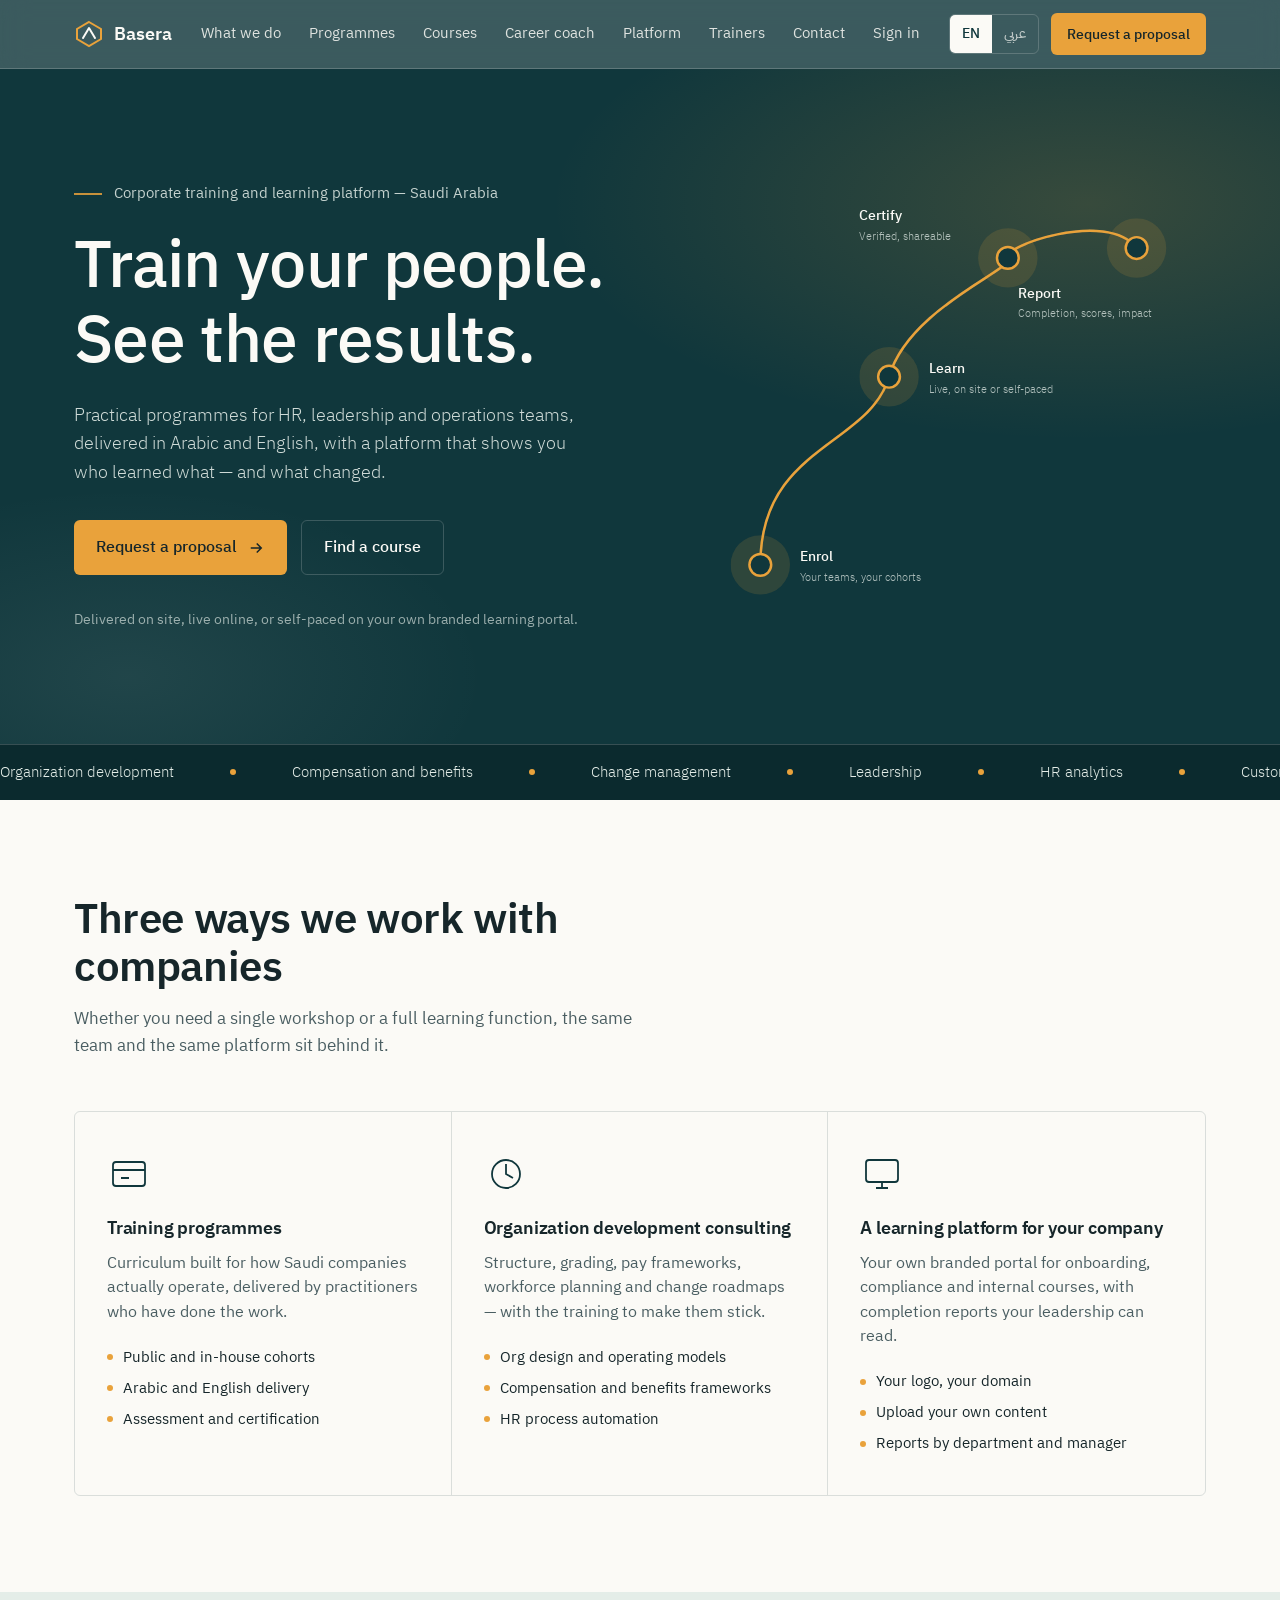
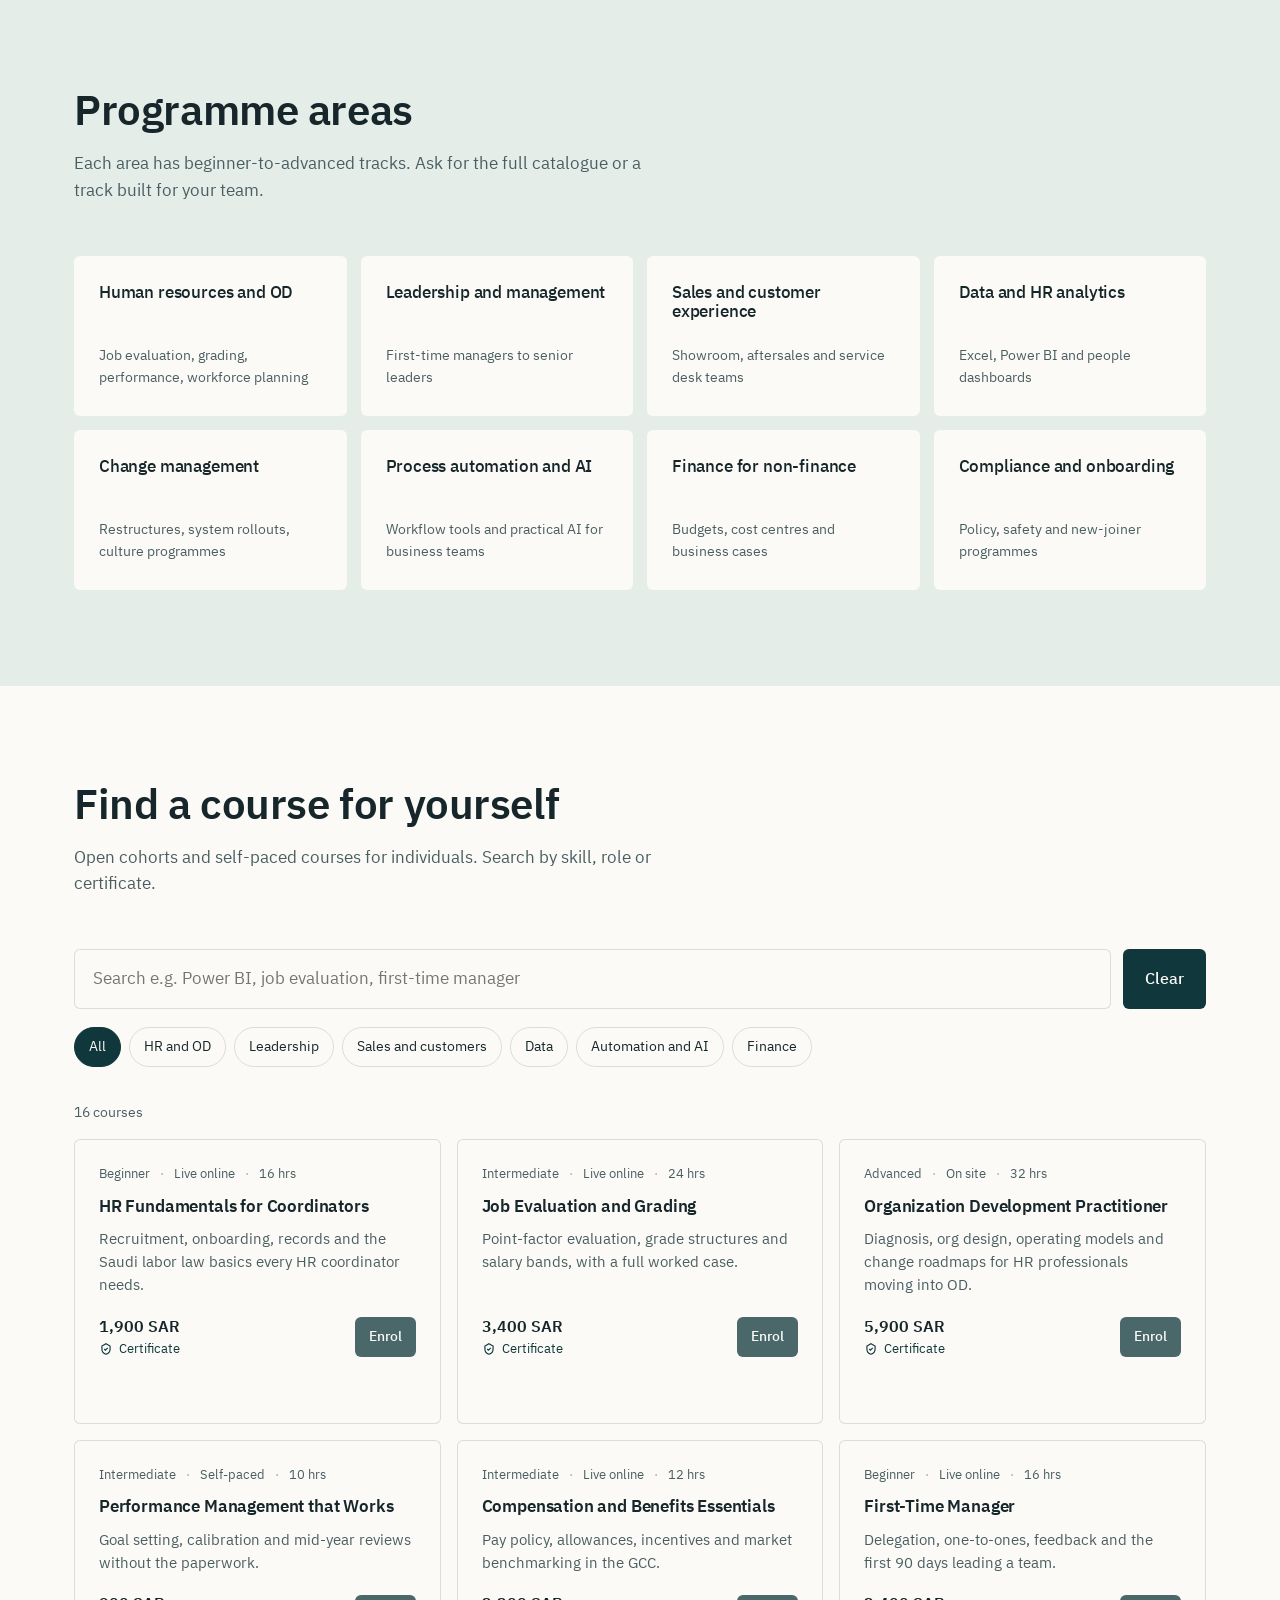
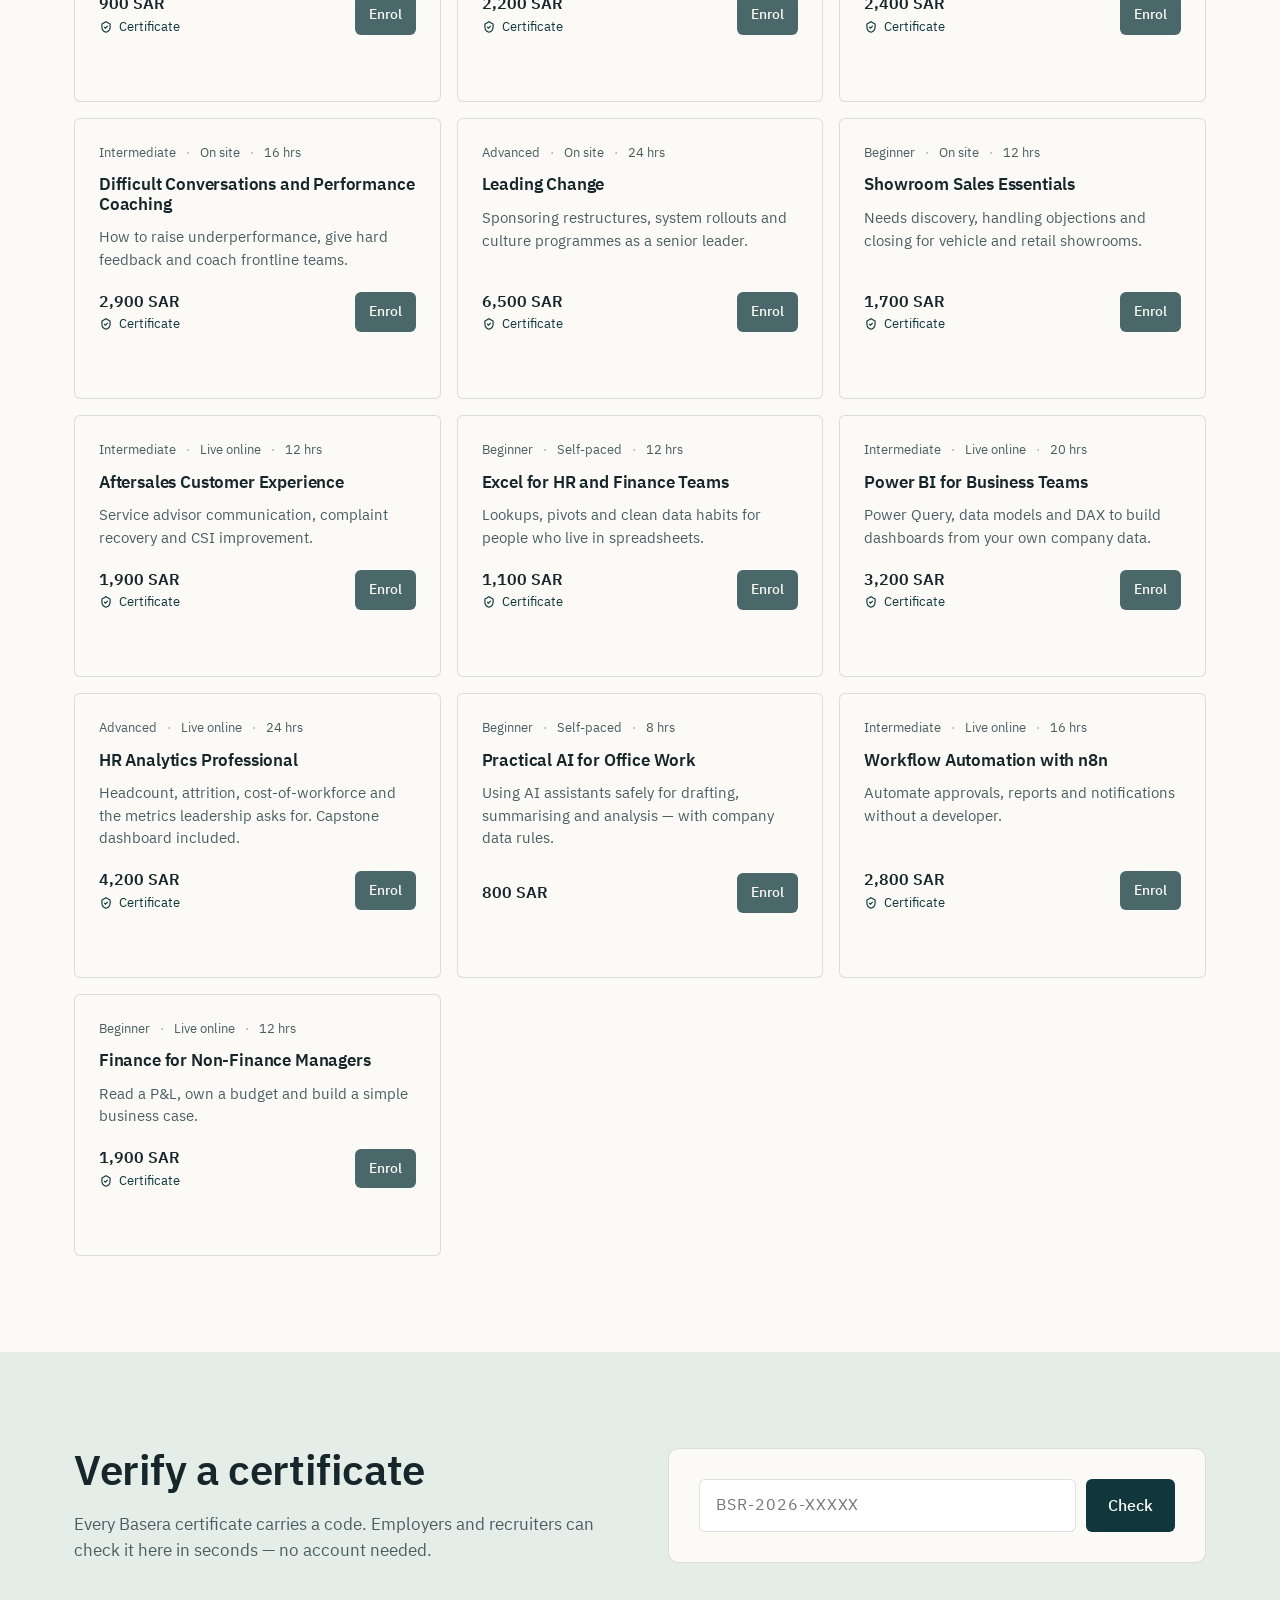
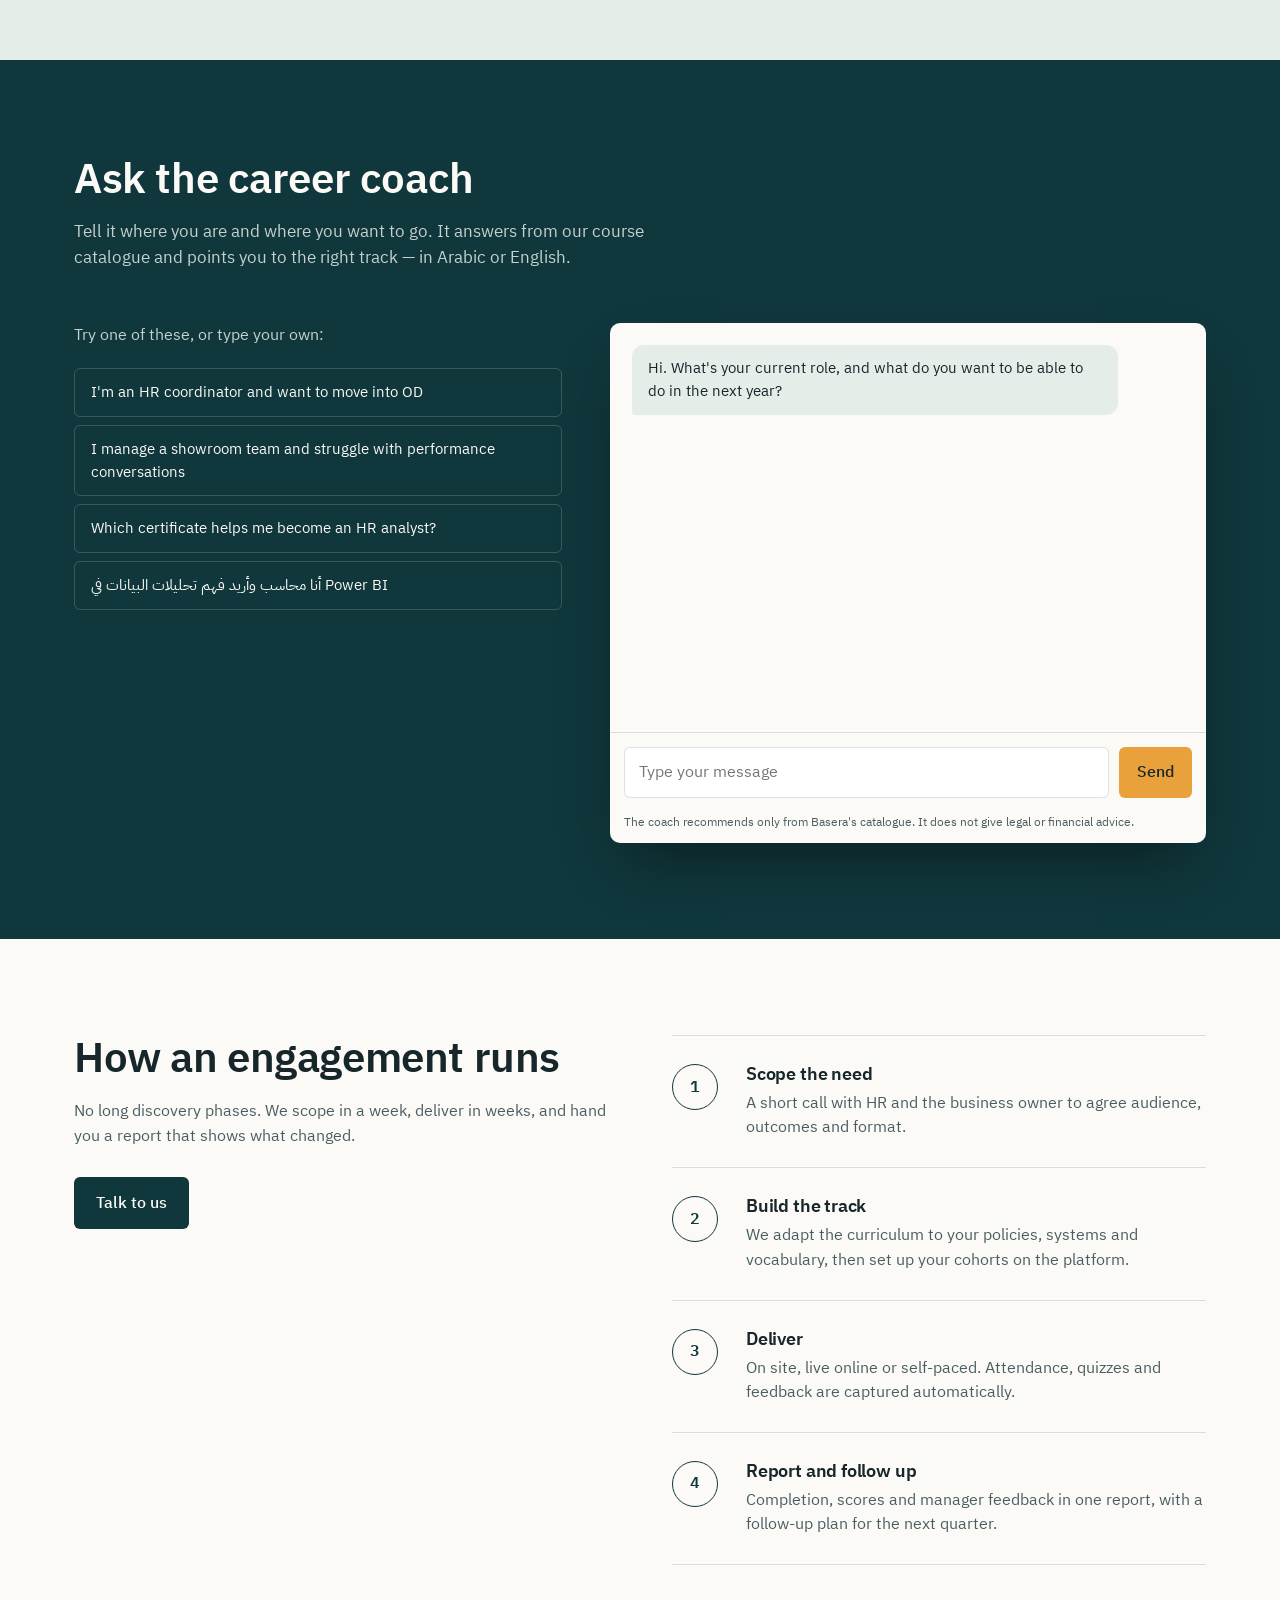
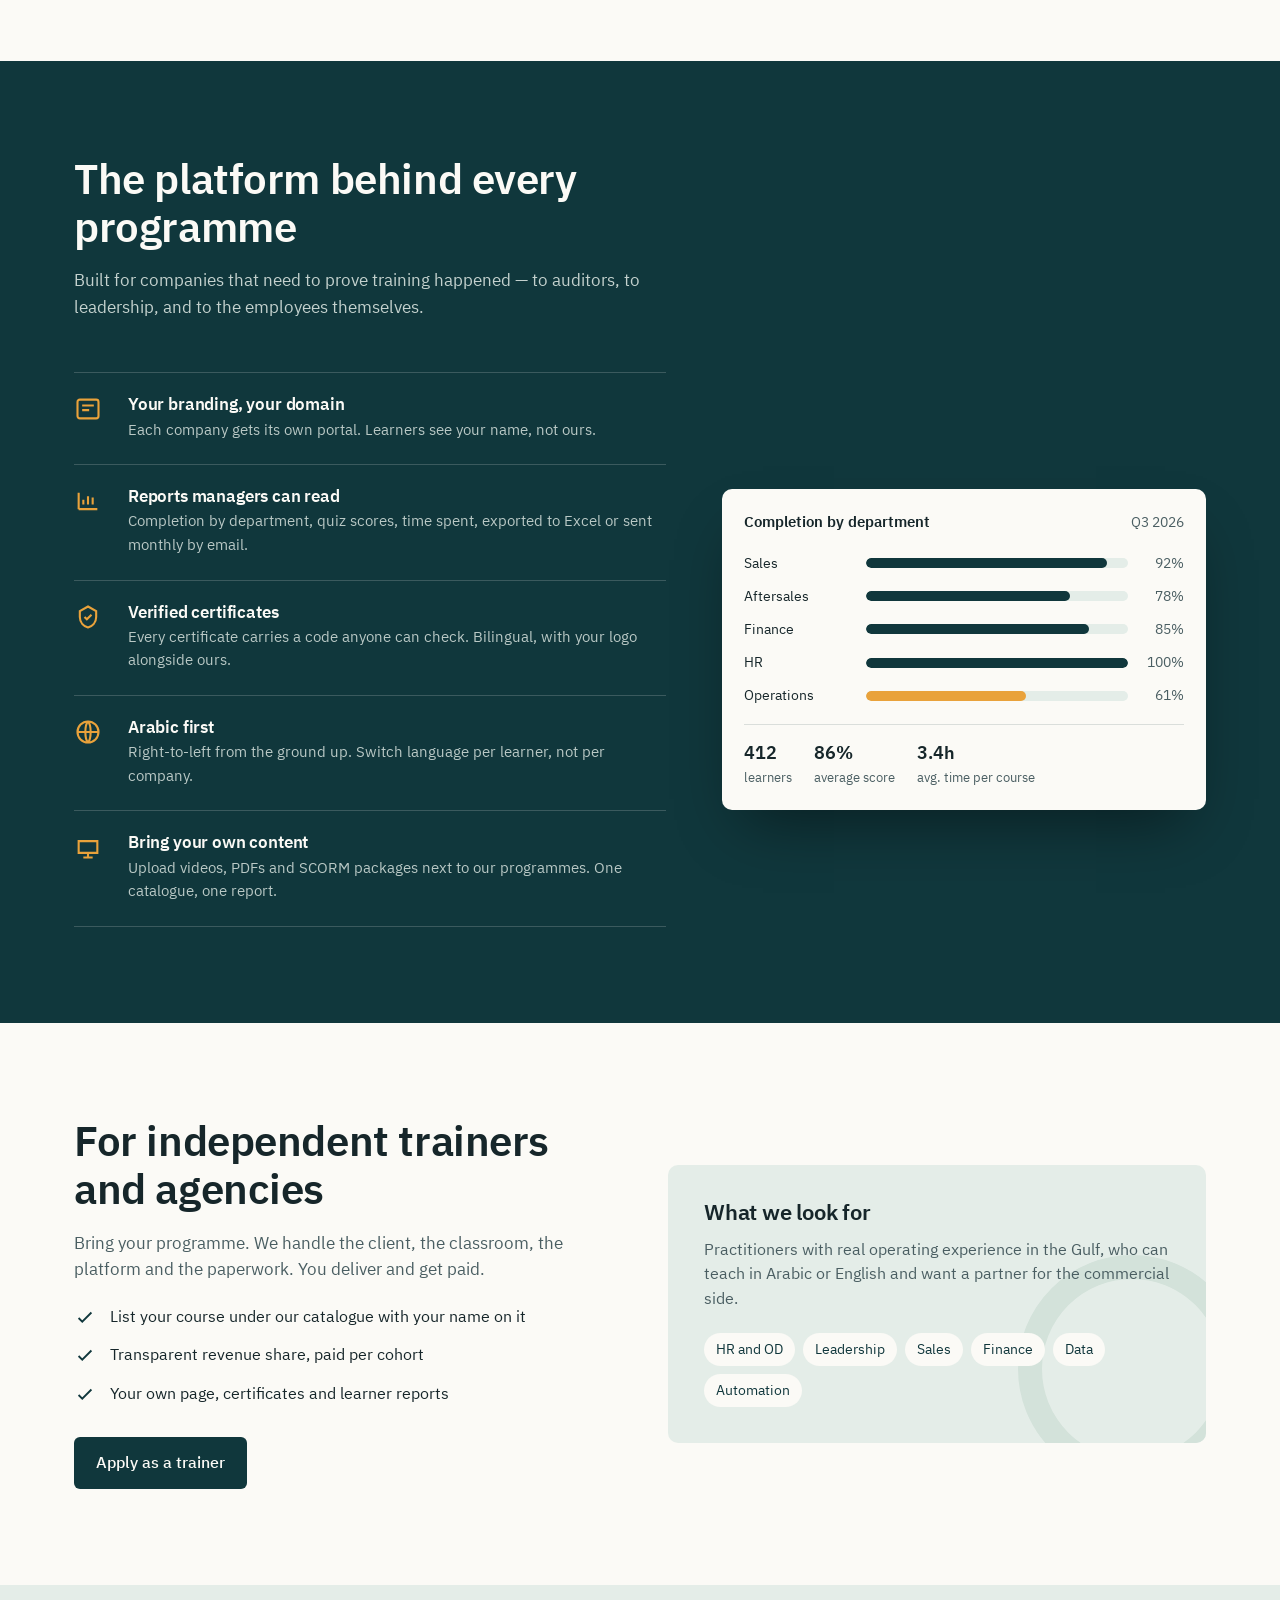
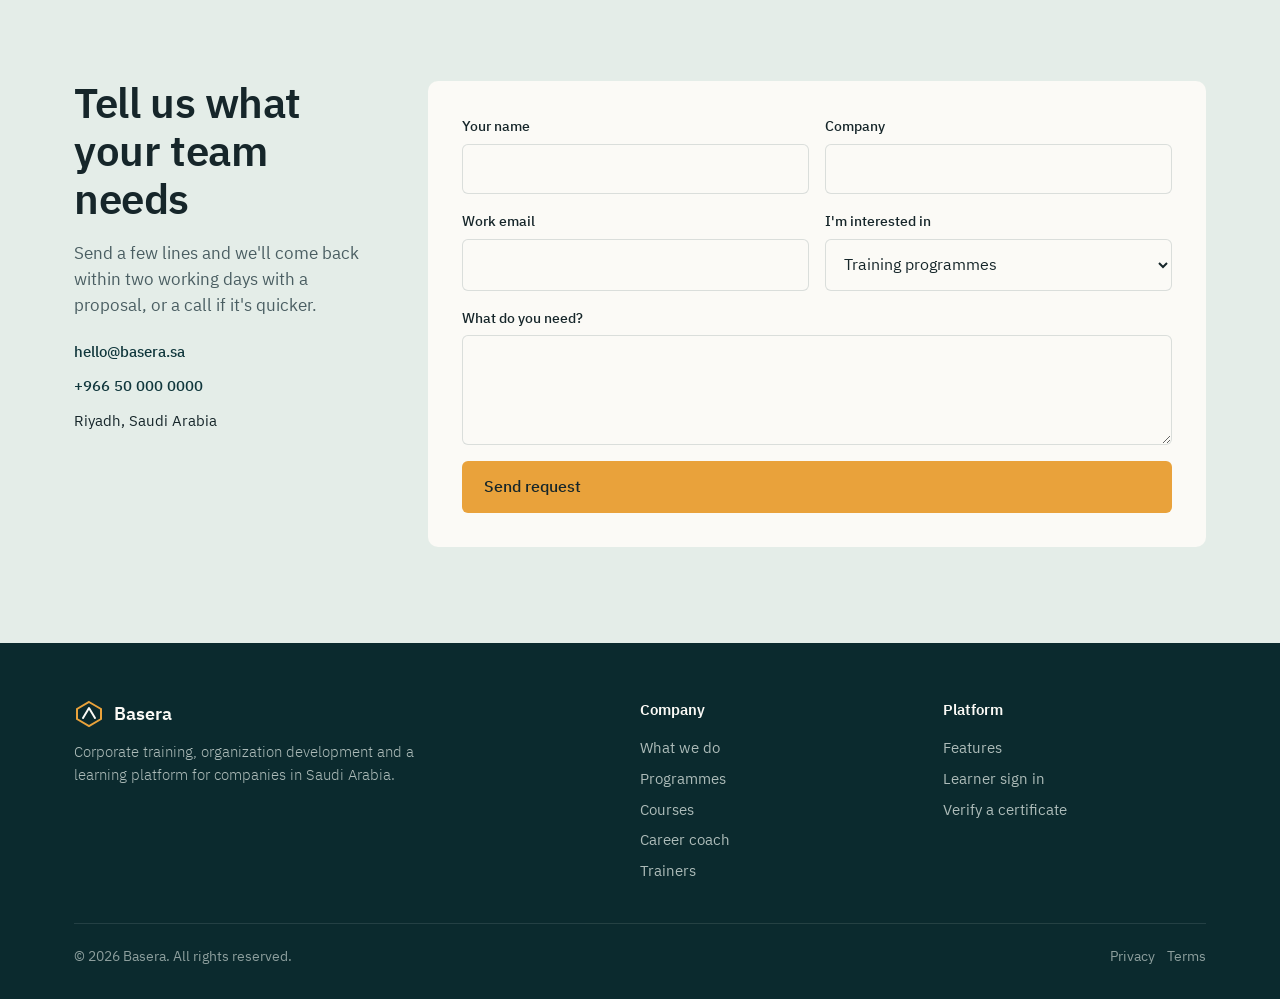
==== commit 2cfb215c: "Add the learning portal learn.html is the student-facing half of the platform, built on the schema t" ====
--- a/index.html
+++ b/index.html
@@ -391,6 +391,7 @@
       <a href="#platform" data-i18n="nav_platform">Platform</a>
       <a href="#partners" data-i18n="nav_partners">Trainers</a>
       <a href="#contact" data-i18n="nav_contact">Contact</a>
+      <a href="learn.html" data-i18n="nav_portal">Sign in</a>
     </nav>
     <div class="nav-actions">
       <div class="lang" role="group" aria-label="Language">
@@ -746,7 +747,7 @@
         <h4 data-i18n="ft_h2">Platform</h4>
         <ul>
           <li><a href="#platform" data-i18n="ft_l1">Features</a></li>
-          <li><a href="#" data-i18n="ft_l2">Learner sign in</a></li>
+          <li><a href="learn.html" data-i18n="ft_l2">Learner sign in</a></li>
           <li><a href="#verify" data-i18n="ft_l3">Verify a certificate</a></li>
         </ul>
       </div>
@@ -770,7 +771,7 @@
   const T = {
     ar: {
       brand:"بصيرة",
-      nav_offers:"ماذا نقدم", nav_domains:"البرامج", nav_platform:"المنصة", nav_partners:"المدربون", nav_contact:"تواصل معنا",
+      nav_offers:"ماذا نقدم", nav_domains:"البرامج", nav_platform:"المنصة", nav_partners:"المدربون", nav_contact:"تواصل معنا", nav_portal:"دخول المنصة",
       cta_proposal:"اطلب عرضاً", cta_catalogue:"تصفح البرامج", cta_talk:"تحدث معنا", cta_partner:"قدّم كمدرب",
       hero_kicker:"تدريب الشركات ومنصة تعلّم — المملكة العربية السعودية",
       hero_h1:"درّب فريقك. وشاهد النتائج.",
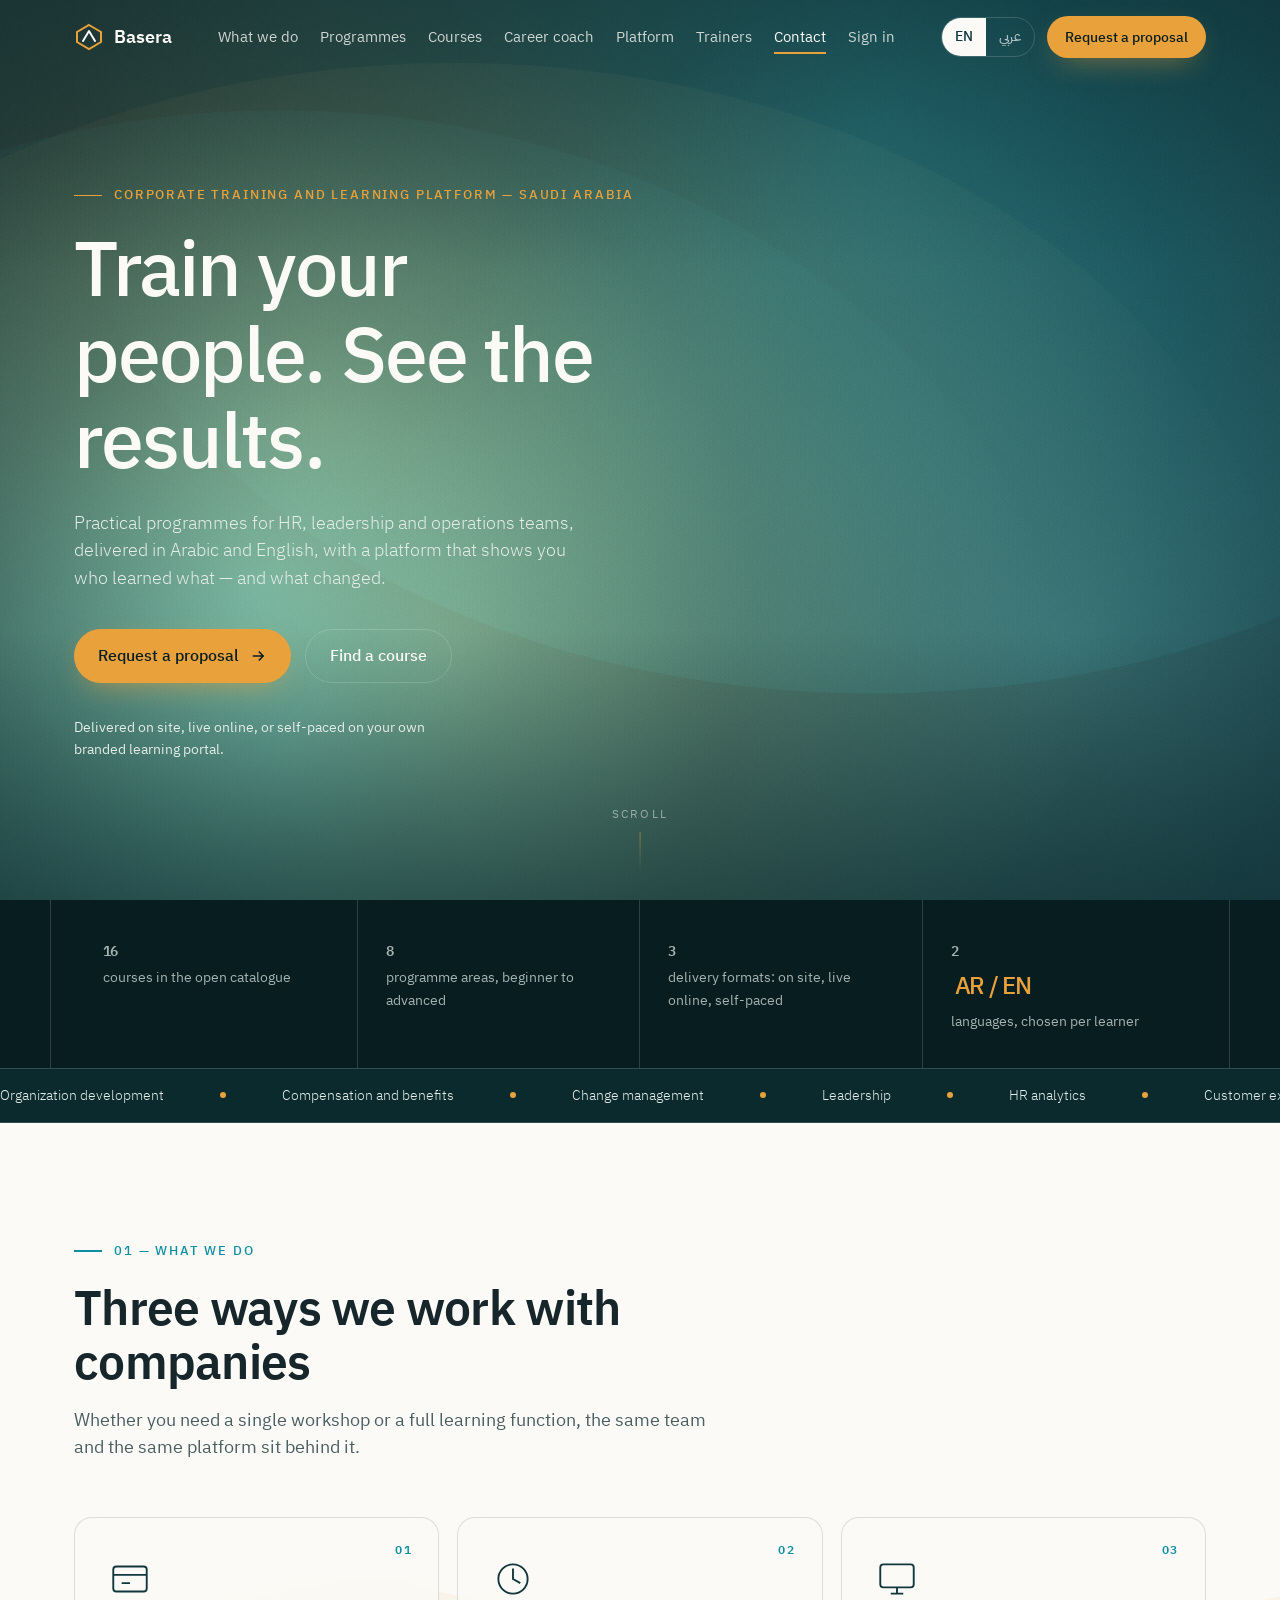
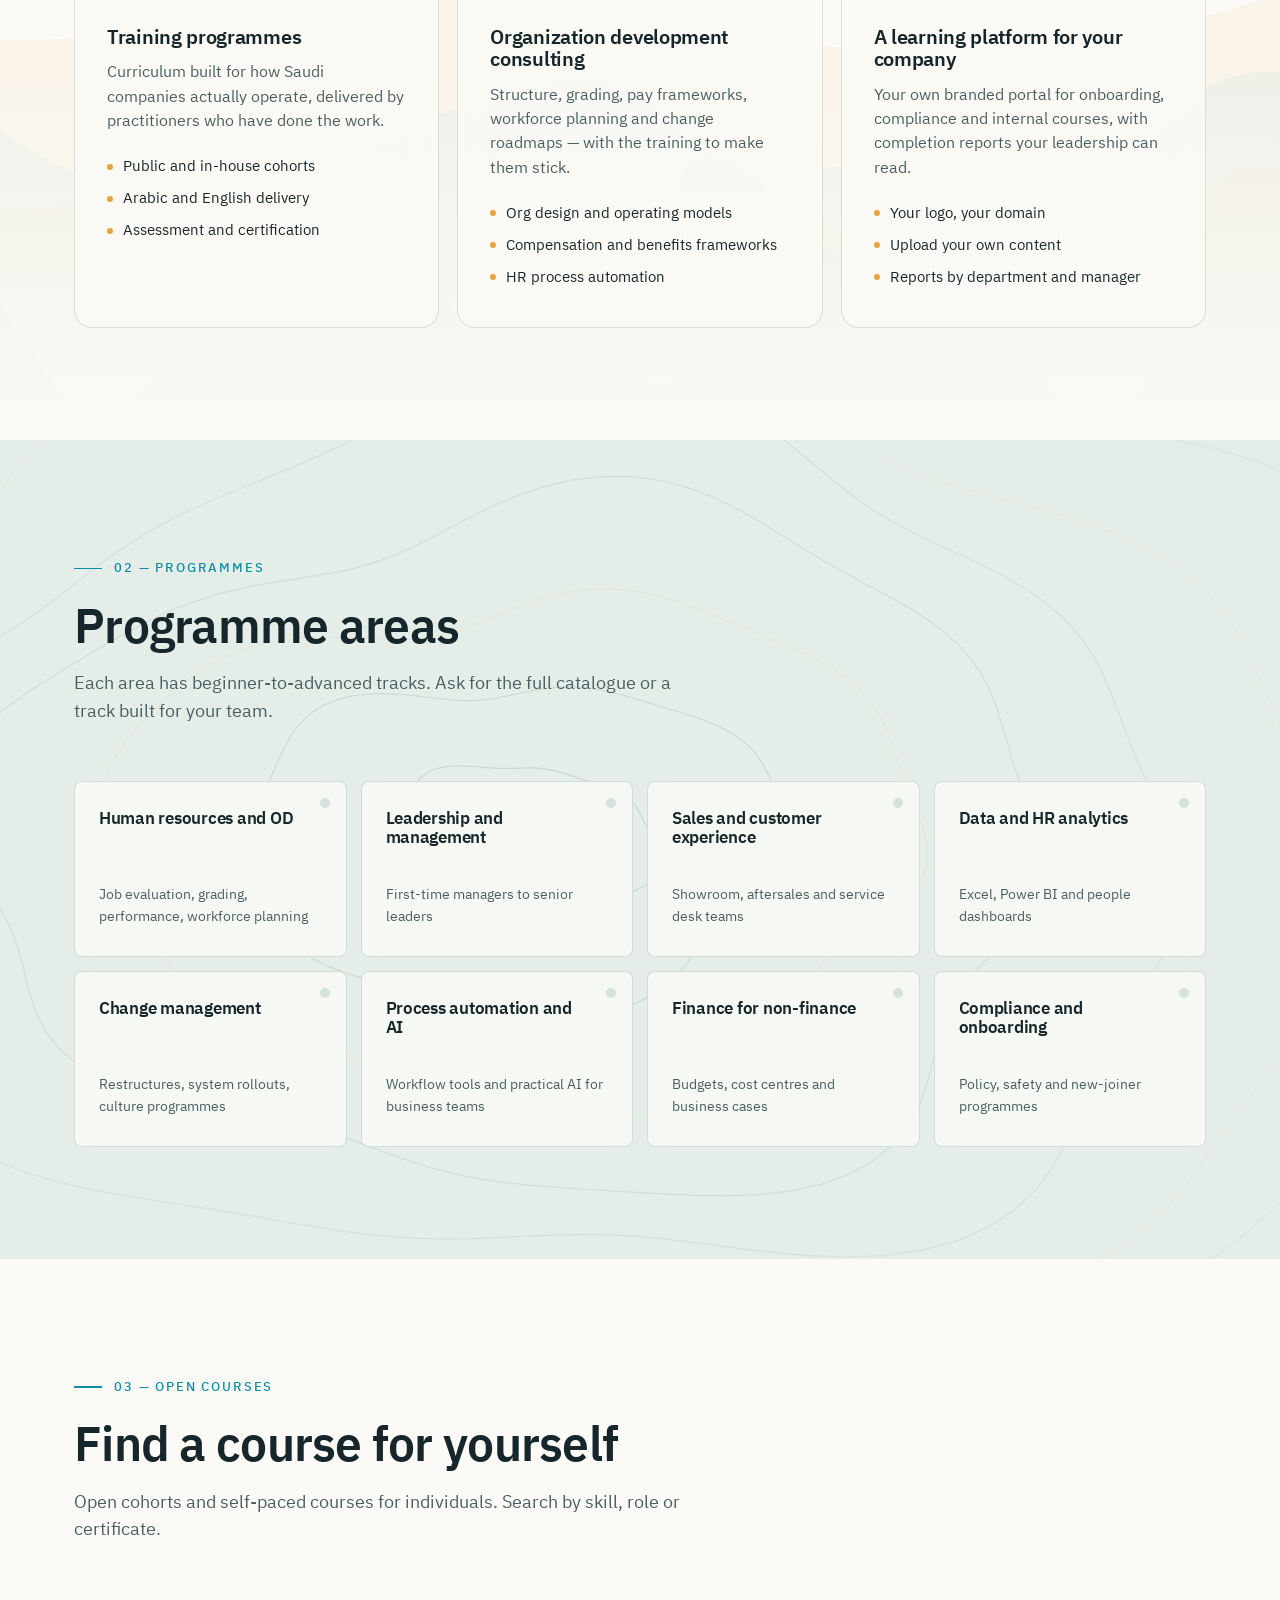
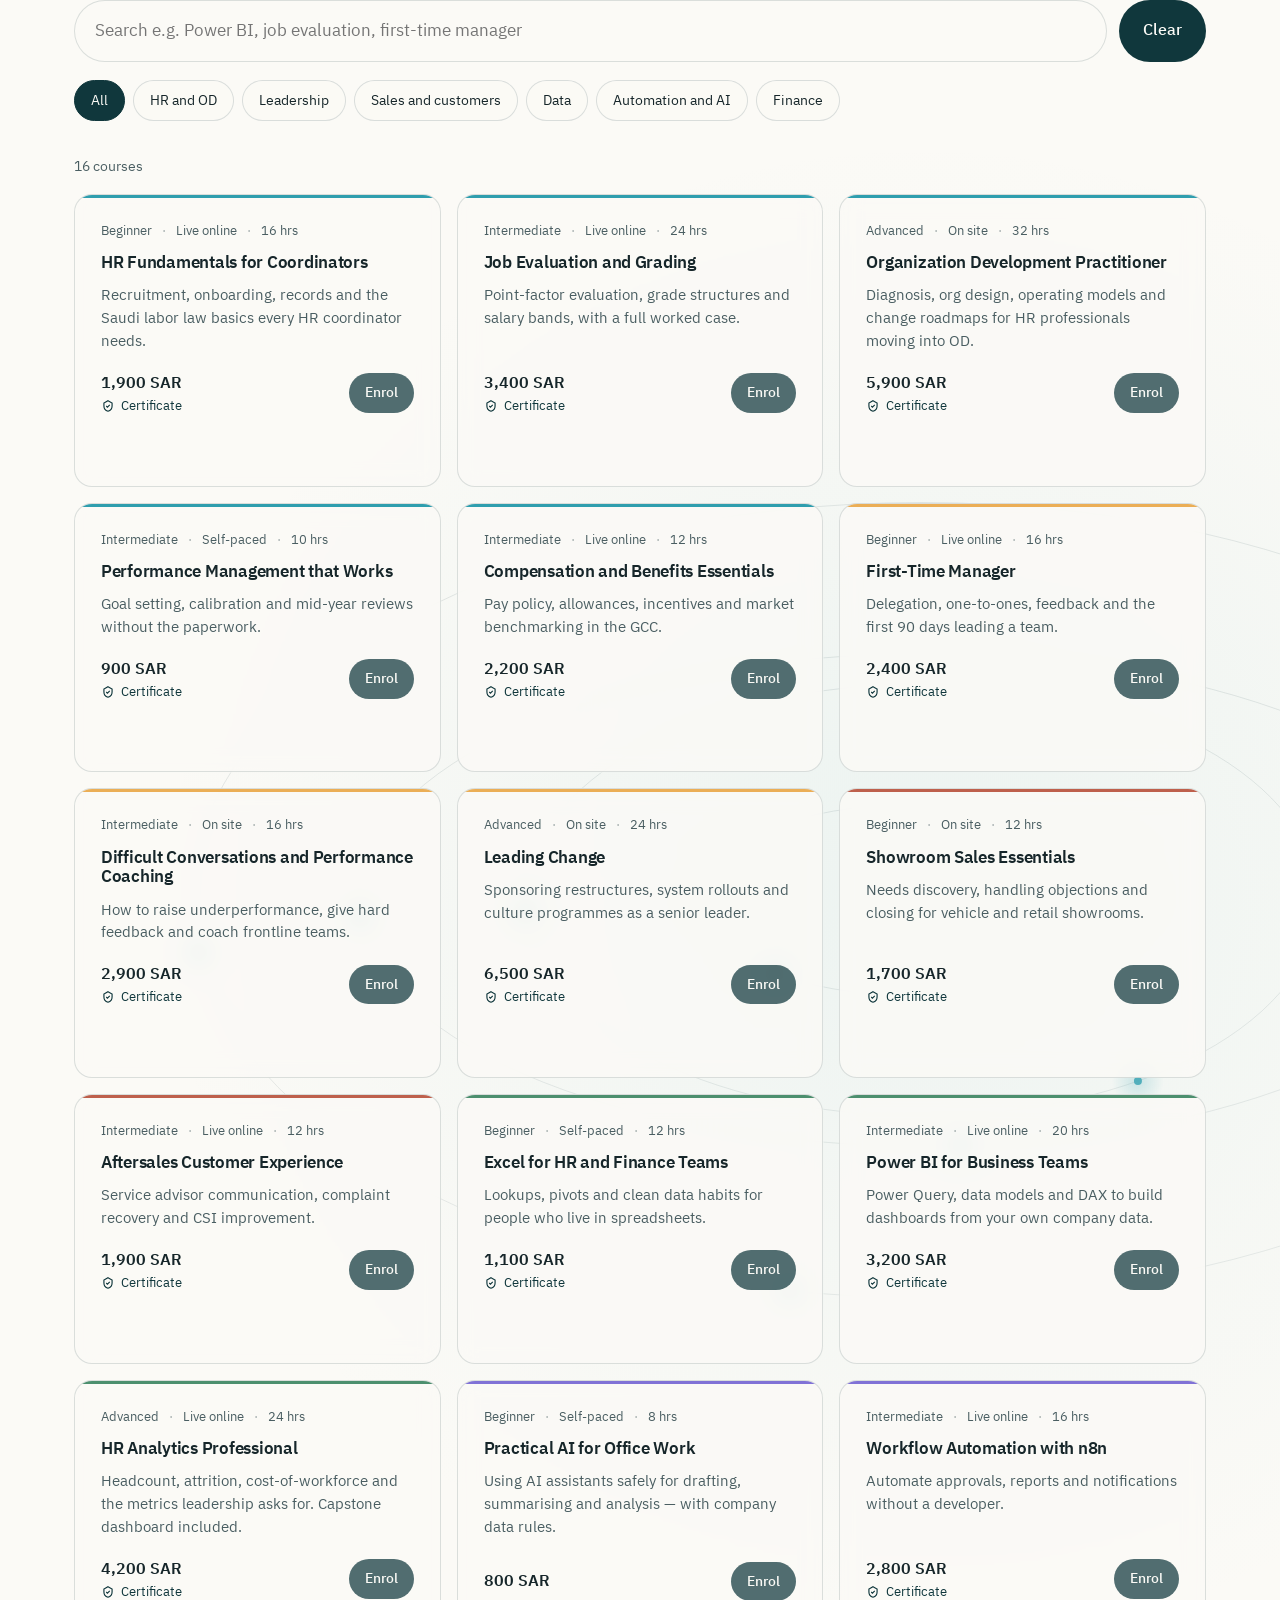
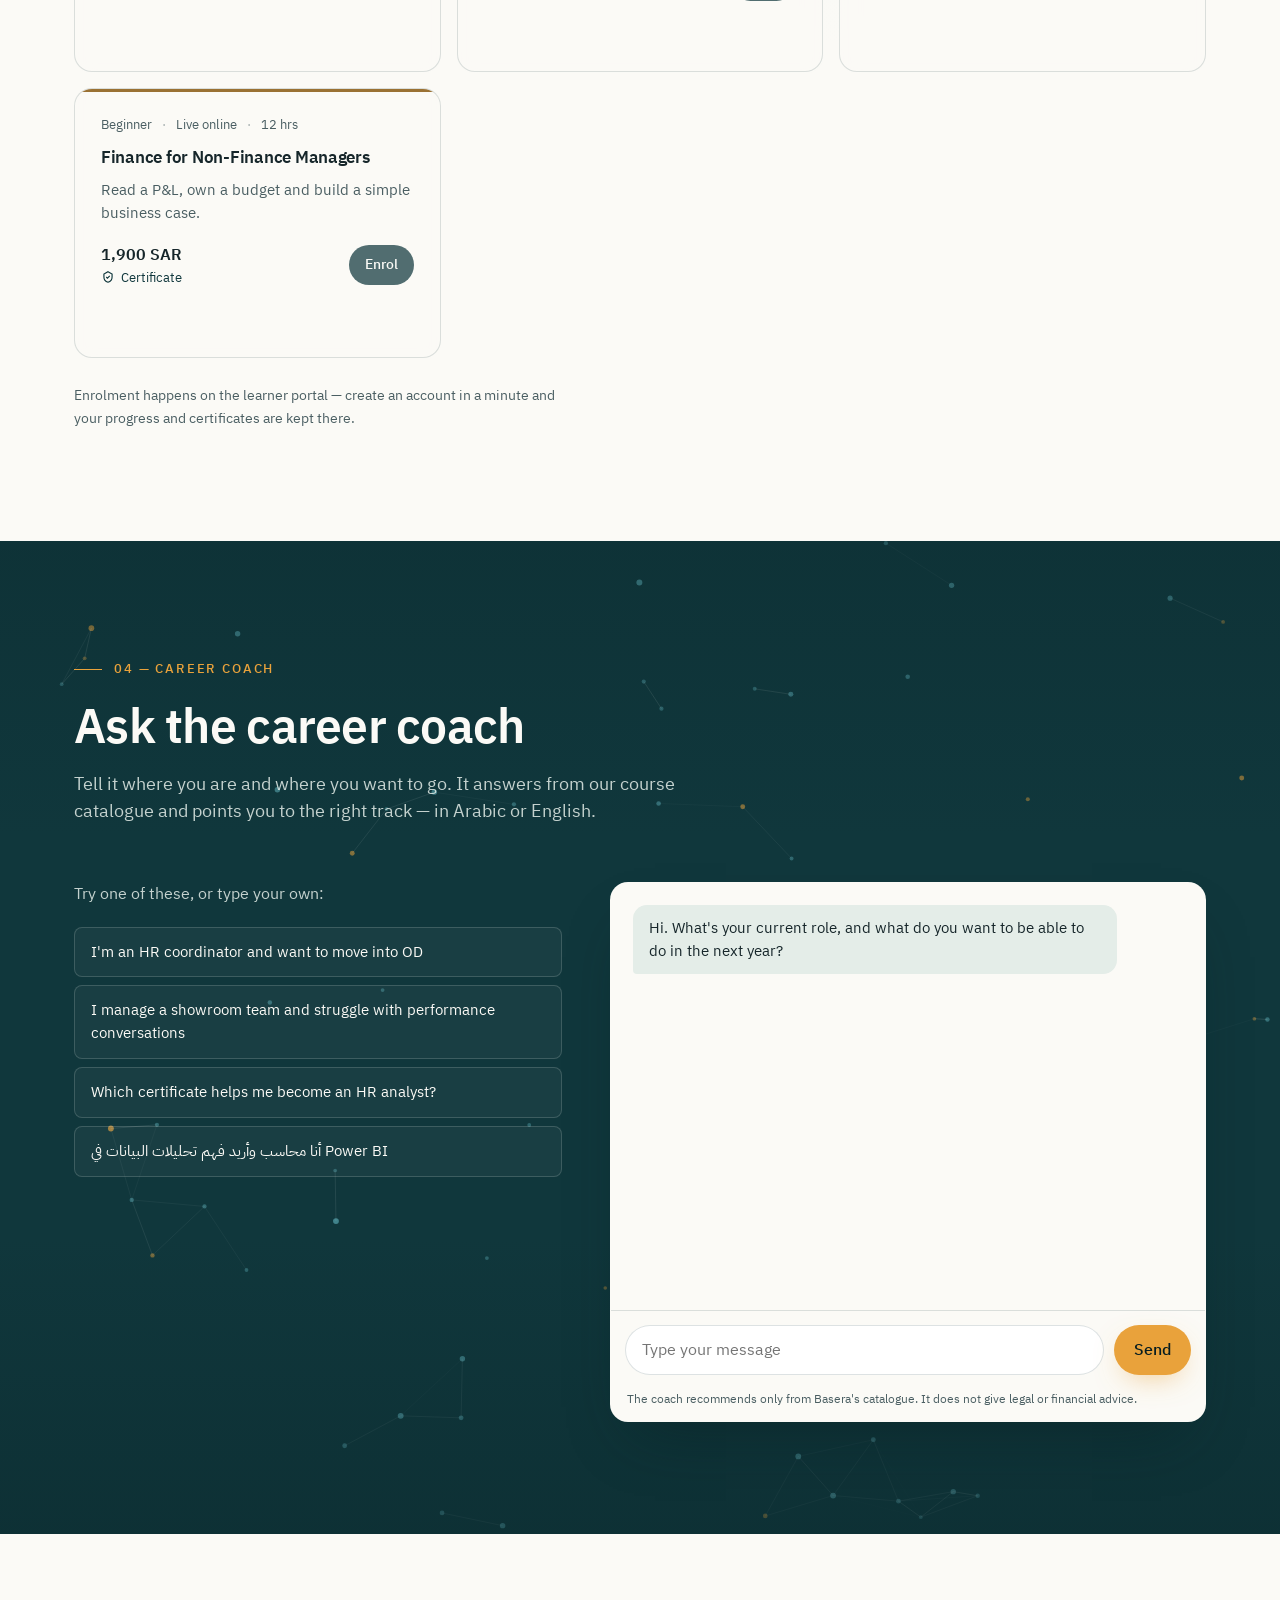
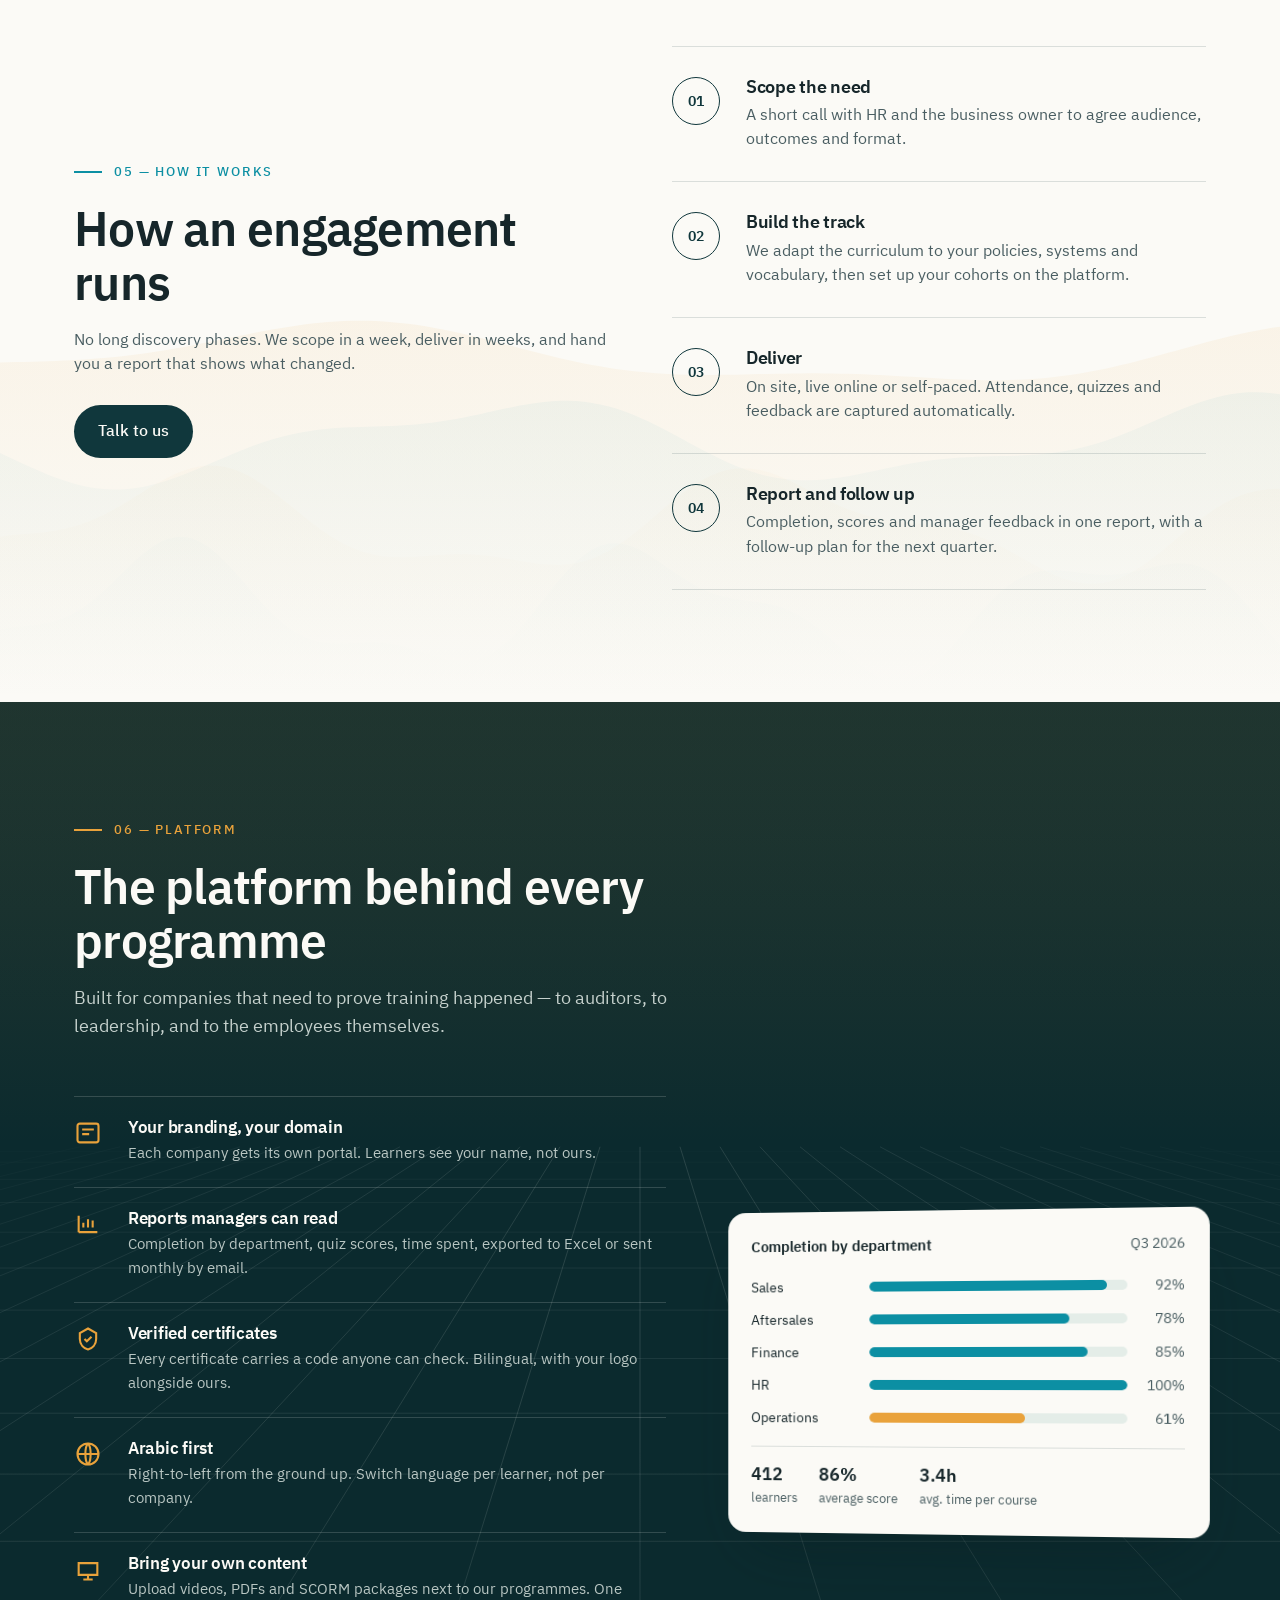
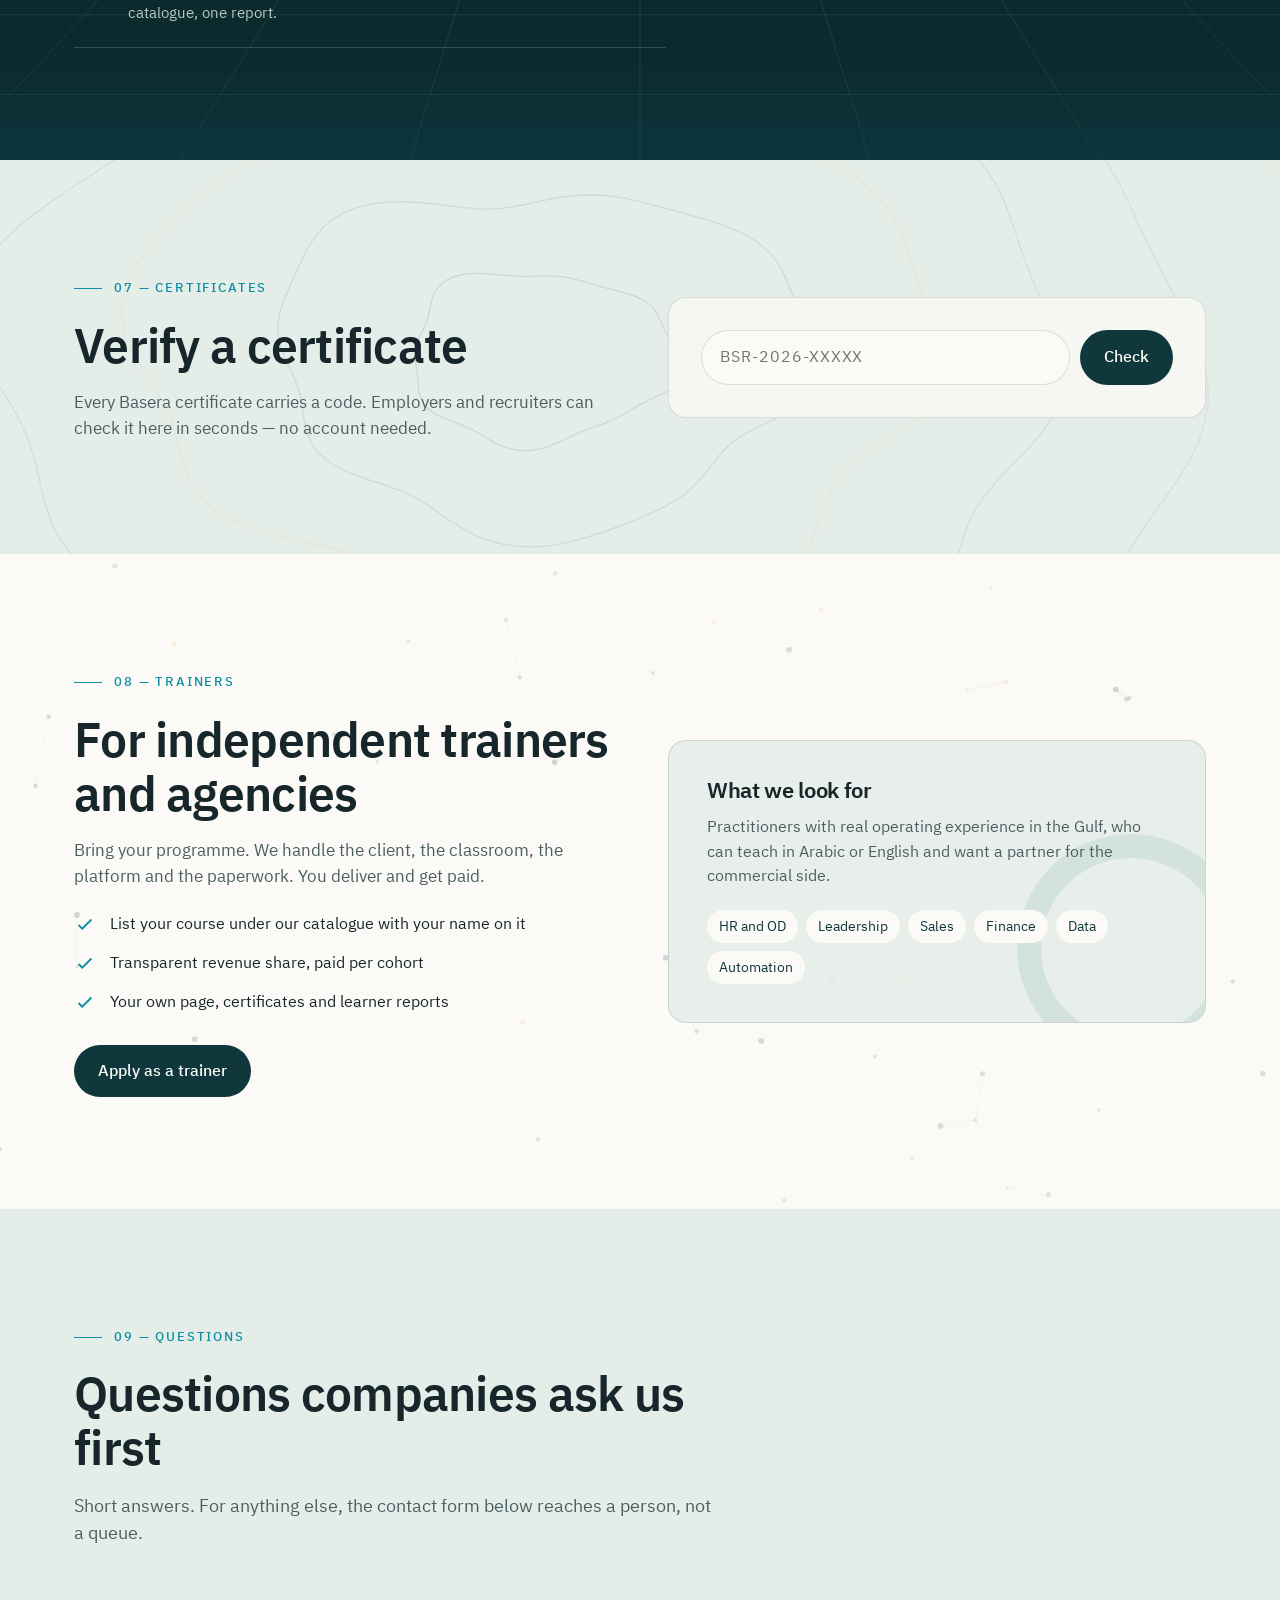
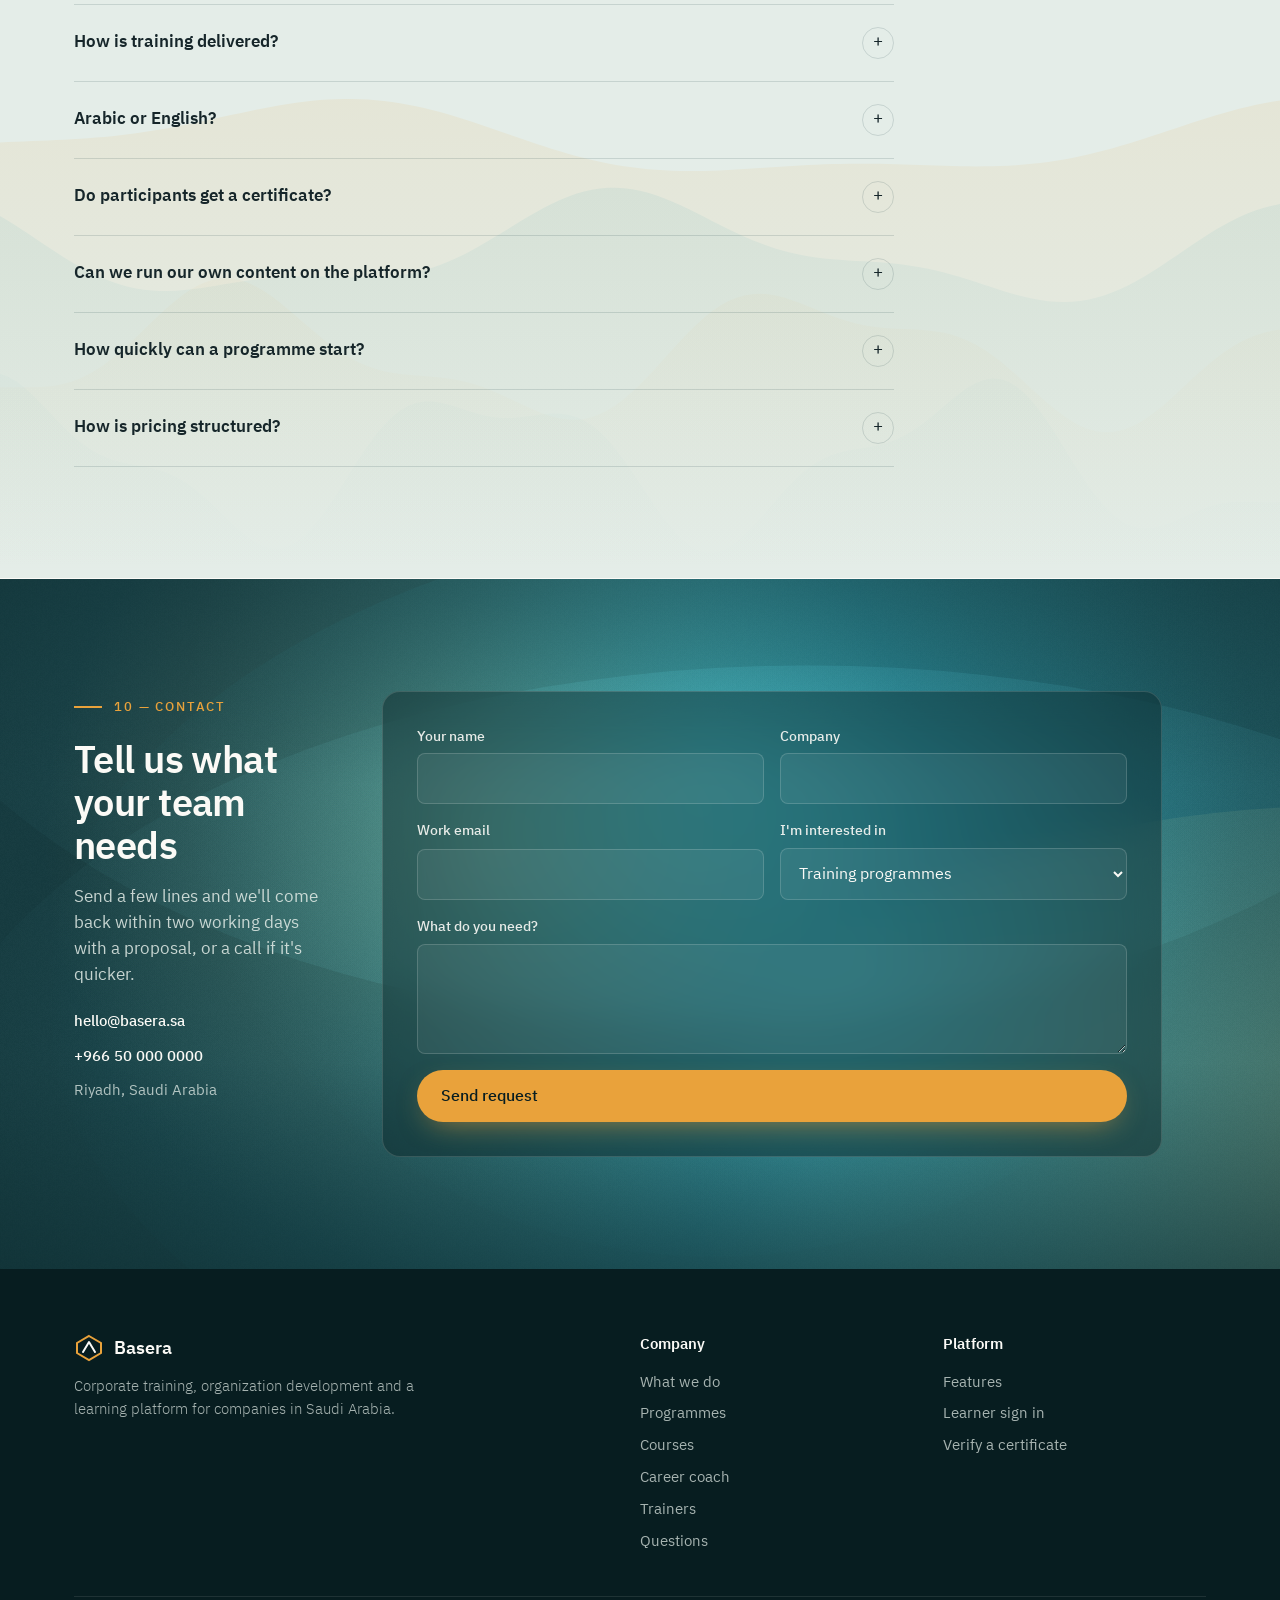
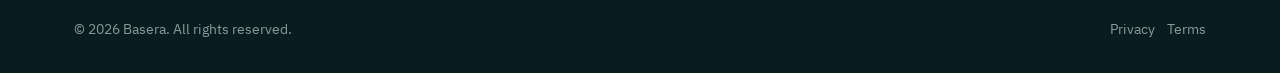
==== commit 9407b234: "Cinematic redesign with generated motion backgrounds The marketing site is rebuilt around motion.js," ====
--- a/index.html
+++ b/index.html
@@ -5,144 +5,160 @@
 <meta name="viewport" content="width=device-width, initial-scale=1.0">
 <title>Basera — Corporate training and learning platform, Saudi Arabia</title>
 <meta name="description" content="Corporate training programmes, OD consulting and a learning platform for companies in Saudi Arabia.">
+<meta name="theme-color" content="#0B2A2E">
 <link rel="preconnect" href="https://fonts.googleapis.com">
 <link rel="preconnect" href="https://fonts.gstatic.com" crossorigin>
 <link href="https://fonts.googleapis.com/css2?family=IBM+Plex+Sans+Arabic:wght@300;400;500;600;700&display=swap" rel="stylesheet">
 <style>
   /* ---------- Tokens ---------- */
   :root{
-    --petrol:#10373C;
-    --petrol-2:#0B2A2E;
-    --mint:#E4EDE8;
-    --mint-2:#D3E2DA;
-    --saffron:#E9A23B;
-    --saffron-2:#C8862A;
-    --ink:#16262A;
-    --ink-2:#4A5E62;
+    --petrol:#10373C; --petrol-2:#0B2A2E; --petrol-3:#071D20;
+    --mint:#E4EDE8; --mint-2:#D3E2DA;
+    --saffron:#E9A23B; --saffron-2:#C8862A;
+    --teal:#0C8FA3;
+    --ink:#16262A; --ink-2:#4A5E62;
     --white:#FBFAF6;
-    --line:rgba(16,55,60,.14);
-    --line-light:rgba(251,250,246,.18);
-    --radius:6px;
-    --max:1180px;
-    --ease:cubic-bezier(.22,.61,.36,1);
+    --line:rgba(16,55,60,.14); --line-light:rgba(251,250,246,.16);
+    --radius:8px; --radius-lg:18px; --max:1180px;
+    --ease:cubic-bezier(.22,.61,.36,1); --ease-out:cubic-bezier(.16,1,.3,1);
+    --shadow:0 30px 60px -24px rgba(7,29,32,.45);
   }
   *{box-sizing:border-box;margin:0;padding:0}
   html{scroll-behavior:smooth}
   body{
-    font-family:"IBM Plex Sans Arabic",system-ui,sans-serif;
-    color:var(--ink);background:var(--white);
-    line-height:1.55;font-weight:400;
-    -webkit-font-smoothing:antialiased;
+    font-family:"IBM Plex Sans Arabic",system-ui,sans-serif;color:var(--ink);background:var(--white);
+    line-height:1.55;font-weight:400;-webkit-font-smoothing:antialiased;overflow-x:hidden;
   }
   a{color:inherit;text-decoration:none}
   img,svg{display:block;max-width:100%}
   button{font:inherit;cursor:pointer;border:0;background:none;color:inherit}
   :focus-visible{outline:3px solid var(--saffron);outline-offset:3px}
-  .wrap{max-width:var(--max);margin:0 auto;padding:0 24px}
-  h1,h2,h3{line-height:1.15;font-weight:600;letter-spacing:-.01em}
-  h1{font-size:clamp(2.2rem,5.2vw,4.1rem);font-weight:500}
-  h2{font-size:clamp(1.7rem,3.4vw,2.6rem)}
+  .wrap{max-width:var(--max);margin:0 auto;padding:0 24px;position:relative;z-index:1}
+  h1,h2,h3{line-height:1.12;font-weight:600;letter-spacing:-.015em}
+  h1{font-size:clamp(2.6rem,6vw,5rem);font-weight:500;letter-spacing:-.025em}
+  h2{font-size:clamp(1.9rem,3.8vw,3rem)}
   h3{font-size:1.15rem;font-weight:600}
   p{max-width:62ch}
   [dir="rtl"] h1,[dir="rtl"] h2,[dir="rtl"] h3{letter-spacing:0}
-  [dir="rtl"] body,[dir="rtl"]{line-height:1.7}
+  [dir="rtl"] body,[dir="rtl"]{line-height:1.75}
+  .sr{position:absolute;width:1px;height:1px;overflow:hidden;clip:rect(0 0 0 0);white-space:nowrap}
+
+  /* ---------- Motion layers ---------- */
+  .sec{position:relative;overflow:hidden;isolation:isolate}
+  .bg{position:absolute;inset:0;z-index:0;pointer-events:none}
+  .bg canvas{width:100%;height:100%;display:block}
+  .veil::after{content:"";position:absolute;inset:0;z-index:0;pointer-events:none;
+    background:linear-gradient(180deg,rgba(11,42,46,.35),rgba(11,42,46,0) 30%,rgba(11,42,46,0) 70%,rgba(11,42,46,.5))}
+  .veil-l::after{content:"";position:absolute;inset:0;z-index:0;pointer-events:none;
+    background:linear-gradient(180deg,rgba(251,250,246,.55),rgba(251,250,246,.15) 40%,rgba(251,250,246,.55))}
+  .dark{color:var(--white)}
+  .dark p{color:var(--mint)}
+  .glass{background:rgba(251,250,246,.06);border:1px solid rgba(251,250,246,.14);backdrop-filter:blur(18px);-webkit-backdrop-filter:blur(18px);border-radius:var(--radius-lg)}
+  .glass-l{background:rgba(251,250,246,.78);border:1px solid var(--line);backdrop-filter:blur(14px);-webkit-backdrop-filter:blur(14px);border-radius:var(--radius-lg)}
+
+  /* ---------- Reveal & stagger ---------- */
+  .reveal{opacity:0;transform:translateY(26px);transition:opacity .9s var(--ease-out),transform .9s var(--ease-out)}
+  .reveal.in{opacity:1;transform:none}
+  [data-stagger]>*{opacity:0;transform:translateY(22px);transition:opacity .8s var(--ease-out),transform .8s var(--ease-out);transition-delay:calc(var(--i,0)*90ms)}
+  [data-stagger].in>*{opacity:1;transform:none}
+  .words span{display:inline-block;opacity:0;transform:translateY(.55em);animation:word .9s var(--ease-out) forwards;animation-delay:calc(var(--i)*60ms + .1s)}
+  @keyframes word{to{opacity:1;transform:none}}
+  .rise{opacity:0;transform:translateY(16px);animation:rise 1s var(--ease-out) forwards}
+  @keyframes rise{to{opacity:1;transform:none}}
 
   /* ---------- Buttons ---------- */
-  .btn{
-    display:inline-flex;align-items:center;gap:10px;
-    padding:14px 22px;border-radius:var(--radius);
-    font-weight:500;font-size:.98rem;
-    transition:transform .25s var(--ease),background .25s,color .25s,box-shadow .25s;
-  }
-  .btn-primary{background:var(--saffron);color:var(--ink)}
-  .btn-primary:hover{background:var(--saffron-2);transform:translateY(-2px)}
+  .btn{display:inline-flex;align-items:center;gap:10px;padding:14px 24px;border-radius:999px;font-weight:500;font-size:.98rem;position:relative;overflow:hidden;
+    transition:transform .35s var(--ease-out),background .3s,color .3s,box-shadow .35s,border-color .3s}
+  .btn svg{width:18px;height:18px;transition:transform .35s var(--ease-out)}
+  .btn:hover svg{transform:translateX(3px)}
+  [dir="rtl"] .btn svg{transform:scaleX(-1)}
+  [dir="rtl"] .btn:hover svg{transform:scaleX(-1) translateX(3px)}
+  .btn-primary{background:var(--saffron);color:var(--petrol-3);box-shadow:0 10px 30px -12px rgba(233,162,59,.7)}
+  .btn-primary::after{content:"";position:absolute;top:0;left:-70%;width:50%;height:100%;background:linear-gradient(110deg,transparent,rgba(255,255,255,.55),transparent);transform:skewX(-20deg);transition:left .7s var(--ease-out)}
+  .btn-primary:hover{background:#F0AE4C;transform:translateY(-2px);box-shadow:0 16px 36px -12px rgba(233,162,59,.8)}
+  .btn-primary:hover::after{left:130%}
   .btn-ghost{border:1.5px solid var(--line-light);color:var(--white)}
-  .btn-ghost:hover{background:rgba(251,250,246,.08)}
+  .btn-ghost:hover{background:rgba(251,250,246,.1);border-color:rgba(251,250,246,.4);transform:translateY(-2px)}
   .btn-dark{background:var(--petrol);color:var(--white)}
-  .btn-dark:hover{background:var(--petrol-2);transform:translateY(-2px)}
-  .btn svg{width:18px;height:18px}
-  [dir="rtl"] .btn svg{transform:scaleX(-1)}
-
-  /* ---------- Nav ---------- */
-  .nav{
-    position:sticky;top:0;z-index:50;
-    background:rgba(16,55,60,.82);backdrop-filter:blur(14px);
-    -webkit-backdrop-filter:blur(14px);
-    border-bottom:1px solid var(--line-light);color:var(--white);
-  }
-  .nav .wrap{display:flex;align-items:center;justify-content:space-between;height:68px;gap:20px}
+  .btn-dark:hover{background:var(--petrol-2);transform:translateY(-2px);box-shadow:0 14px 30px -14px rgba(16,55,60,.6)}
+  .btn-outline{border:1.5px solid var(--line);color:var(--ink)}
+  .btn-outline:hover{border-color:var(--petrol);transform:translateY(-2px)}
+
+  /* ---------- Progress + nav ---------- */
+  .progress{position:fixed;top:0;left:0;right:0;height:3px;z-index:60;background:transparent;pointer-events:none}
+  .progress i{display:block;height:100%;width:0;background:linear-gradient(90deg,var(--saffron),var(--teal));transition:width .1s linear}
+  .nav{position:fixed;top:0;left:0;right:0;z-index:50;color:var(--white);transition:background .4s,backdrop-filter .4s,box-shadow .4s}
+  .nav.scrolled{background:rgba(11,42,46,.78);backdrop-filter:blur(16px);-webkit-backdrop-filter:blur(16px);box-shadow:0 1px 0 var(--line-light)}
+  .nav .wrap{display:flex;align-items:center;justify-content:space-between;height:74px;gap:20px;transition:height .4s var(--ease)}
+  .nav.scrolled .wrap{height:64px}
   .logo{display:flex;align-items:center;gap:10px;font-weight:600;font-size:1.15rem}
   .logo-mark{width:30px;height:30px}
-  .nav-links{display:flex;gap:28px;font-size:.95rem}
-  .nav-links a{opacity:.85;position:relative;padding:6px 0}
-  .nav-links a::after{
-    content:"";position:absolute;left:0;bottom:0;height:2px;width:100%;
-    background:var(--saffron);transform:scaleX(0);transform-origin:left;
-    transition:transform .3s var(--ease);
-  }
+  .nav-links{display:flex;gap:22px;font-size:.92rem;white-space:nowrap}
+  .nav-links a{opacity:.8;position:relative;padding:6px 0;transition:opacity .25s}
+  .nav-links a::after{content:"";position:absolute;left:0;bottom:0;height:2px;width:100%;background:var(--saffron);transform:scaleX(0);transform-origin:left;transition:transform .35s var(--ease-out)}
   [dir="rtl"] .nav-links a::after{transform-origin:right}
-  .nav-links a:hover{opacity:1}
-  .nav-links a:hover::after{transform:scaleX(1)}
+  .nav-links a:hover,.nav-links a.on{opacity:1}
+  .nav-links a:hover::after,.nav-links a.on::after{transform:scaleX(1)}
   .nav-actions{display:flex;align-items:center;gap:12px}
-  .lang{
-    display:flex;border:1.5px solid var(--line-light);border-radius:var(--radius);overflow:hidden;
-    font-size:.85rem;font-weight:500;
-  }
-  .lang button{padding:8px 12px;opacity:.7;transition:background .2s,opacity .2s}
+  .lang{display:flex;border:1.5px solid var(--line-light);border-radius:999px;overflow:hidden;font-size:.85rem;font-weight:500}
+  .lang button{padding:8px 13px;opacity:.7;transition:background .2s,opacity .2s}
   .lang button.active{background:var(--white);color:var(--petrol);opacity:1}
-  .nav .btn{padding:10px 16px;font-size:.9rem}
+  .nav .btn{padding:10px 18px;font-size:.9rem}
   .menu-btn{display:none;width:40px;height:40px;align-items:center;justify-content:center}
-  .menu-btn span{display:block;width:22px;height:2px;background:var(--white);position:relative}
-  .menu-btn span::before,.menu-btn span::after{content:"";position:absolute;left:0;width:22px;height:2px;background:var(--white)}
+  .menu-btn span{display:block;width:22px;height:2px;background:var(--white);position:relative;transition:background .2s}
+  .menu-btn span::before,.menu-btn span::after{content:"";position:absolute;left:0;width:22px;height:2px;background:var(--white);transition:transform .3s var(--ease),top .3s var(--ease)}
   .menu-btn span::before{top:-7px}.menu-btn span::after{top:7px}
+  .menu-btn.open span{background:transparent}
+  .menu-btn.open span::before{top:0;transform:rotate(45deg)}.menu-btn.open span::after{top:0;transform:rotate(-45deg)}
 
   /* ---------- Hero ---------- */
-  .hero{
-    background:var(--petrol);color:var(--white);
-    position:relative;overflow:hidden;
-    padding:80px 0 0;
-  }
-  .hero::before{
-    content:"";position:absolute;inset:0;
-    background:
-      radial-gradient(60% 50% at 85% 20%,rgba(233,162,59,.18),transparent 70%),
-      radial-gradient(40% 40% at 10% 90%,rgba(228,237,232,.08),transparent 70%);
-    pointer-events:none;
-  }
-  .hero .wrap{position:relative;display:grid;grid-template-columns:1.05fr .95fr;gap:48px;align-items:center;padding-bottom:80px}
-  .hero-copy{opacity:0;transform:translateY(14px);animation:rise .9s var(--ease) .15s forwards}
-  .hero-kicker{font-size:.95rem;color:var(--mint);opacity:.85;margin-bottom:22px;display:flex;align-items:center;gap:12px}
-  .hero-kicker::before{content:"";width:28px;height:2px;background:var(--saffron)}
-  .hero h1{margin-bottom:22px;max-width:14ch}
-  .hero p{font-size:1.15rem;color:var(--mint);opacity:.9;margin-bottom:34px;max-width:46ch;font-weight:300}
+  .hero{min-height:100vh;display:flex;align-items:center;padding:120px 0 80px;background:var(--petrol-2)}
+  /* keeps the copy legible whatever the aurora is doing behind it */
+  .hero::before,.contact-sec::before{content:"";position:absolute;inset:0;z-index:0;pointer-events:none;
+    background:linear-gradient(90deg,rgba(11,42,46,.78) 0%,rgba(11,42,46,.45) 45%,rgba(11,42,46,.15) 100%)}
+  [dir="rtl"] .hero::before,[dir="rtl"] .contact-sec::before{background:linear-gradient(270deg,rgba(11,42,46,.78) 0%,rgba(11,42,46,.45) 45%,rgba(11,42,46,.15) 100%)}
+  .hero .wrap{display:grid;grid-template-columns:1.1fr .9fr;gap:56px;align-items:center;width:100%}
+  .eyebrow{display:inline-flex;align-items:center;gap:12px;font-size:.82rem;letter-spacing:.14em;text-transform:uppercase;font-weight:500;color:var(--saffron);margin-bottom:22px}
+  .eyebrow::before{content:"";width:28px;height:1.5px;background:var(--saffron)}
+  [dir="rtl"] .eyebrow{letter-spacing:0}
+  .hero h1{margin-bottom:24px;max-width:14ch}
+  .hero .lead{font-size:clamp(1.05rem,1.4vw,1.25rem);color:var(--mint);opacity:.9;margin-bottom:36px;max-width:48ch;font-weight:300}
   .hero-actions{display:flex;gap:14px;flex-wrap:wrap}
-  .hero-note{margin-top:34px;font-size:.88rem;color:var(--mint);opacity:.65}
-
-  /* Journey diagram */
-  .journey{position:relative;width:100%;aspect-ratio:1/1;max-width:520px;margin-inline:auto}
+  .hero-note{margin-top:34px;font-size:.88rem;color:var(--mint);opacity:.6;max-width:50ch}
+  .hero-card{padding:34px;animation:float 9s ease-in-out infinite}
+  @keyframes float{0%,100%{transform:translateY(0)}50%{transform:translateY(-10px)}}
+  .journey{position:relative;width:100%;aspect-ratio:1/1;max-width:480px;margin-inline:auto}
   .journey svg{width:100%;height:100%;overflow:visible}
-  .j-path{fill:none;stroke:var(--saffron);stroke-width:2.5;stroke-linecap:round;
-    stroke-dasharray:1400;stroke-dashoffset:1400;animation:draw 2.6s var(--ease) .6s forwards}
+  .j-path{fill:none;stroke:var(--saffron);stroke-width:2.5;stroke-linecap:round;stroke-dasharray:1400;stroke-dashoffset:1400;animation:draw 2.6s var(--ease) .6s forwards}
   .j-path-ghost{fill:none;stroke:rgba(251,250,246,.14);stroke-width:2.5;stroke-dasharray:6 8}
   .j-node{opacity:0;transform-origin:center;animation:pop .6s var(--ease) forwards}
   .j-node circle.dot{fill:var(--petrol);stroke:var(--saffron);stroke-width:2.5}
   .j-node circle.halo{fill:var(--saffron);opacity:.14}
   .j-node text{font-family:inherit;font-size:14px;fill:var(--white);font-weight:500}
   .j-node text.sub{font-size:11.5px;fill:var(--mint);opacity:.75;font-weight:300}
-  .j-node:nth-of-type(1){animation-delay:.9s}
-  .j-node:nth-of-type(2){animation-delay:1.5s}
-  .j-node:nth-of-type(3){animation-delay:2.1s}
-  .j-node:nth-of-type(4){animation-delay:2.8s}
+  .j-node:nth-of-type(1){animation-delay:.9s}.j-node:nth-of-type(2){animation-delay:1.5s}.j-node:nth-of-type(3){animation-delay:2.1s}.j-node:nth-of-type(4){animation-delay:2.8s}
   [dir="rtl"] .j-node text{text-anchor:end}
   .j-pulse{fill:var(--saffron);opacity:0;animation:pulse 2.4s ease-out 3.4s infinite}
   @keyframes draw{to{stroke-dashoffset:0}}
   @keyframes pop{0%{opacity:0;transform:scale(.6)}70%{transform:scale(1.08)}100%{opacity:1;transform:scale(1)}}
-  @keyframes rise{to{opacity:1;transform:none}}
   @keyframes pulse{0%{opacity:.5;r:10}100%{opacity:0;r:34}}
-
-  /* ---------- Marquee strip ---------- */
-  .strip{background:var(--petrol-2);color:var(--mint);border-top:1px solid var(--line-light);overflow:hidden;padding:16px 0}
-  .strip-track{display:flex;gap:56px;white-space:nowrap;width:max-content;animation:scroll 40s linear infinite;font-size:.92rem;font-weight:300}
+  .scroll-cue{position:absolute;bottom:26px;left:50%;transform:translateX(-50%);z-index:1;display:flex;flex-direction:column;align-items:center;gap:8px;font-size:.72rem;letter-spacing:.2em;text-transform:uppercase;color:var(--mint);opacity:.55}
+  .scroll-cue i{display:block;width:1px;height:42px;background:linear-gradient(180deg,var(--saffron),transparent);animation:cue 2s var(--ease) infinite;transform-origin:top}
+  @keyframes cue{0%{transform:scaleY(0)}50%{transform:scaleY(1)}100%{transform:scaleY(0);transform-origin:bottom}}
+  [dir="rtl"] .scroll-cue{letter-spacing:0}
+
+  /* ---------- Stats band ---------- */
+  .stats{background:var(--petrol-3);padding:0}
+  .stats .wrap{display:grid;grid-template-columns:repeat(4,1fr);border-inline:1px solid var(--line-light)}
+  .stat{padding:36px 28px;border-inline-end:1px solid var(--line-light)}
+  .stat:last-child{border-inline-end:0}
+  .stat b{display:block;font-size:clamp(2rem,3.4vw,2.8rem);font-weight:600;letter-spacing:-.03em;color:var(--white);font-variant-numeric:tabular-nums;line-height:1}
+  .stat b small{font-size:.55em;color:var(--saffron);margin-inline-start:4px;font-weight:500}
+  .stat span{display:block;color:var(--mint);opacity:.72;font-size:.9rem;margin-top:8px}
+
+  /* ---------- Strip ---------- */
+  .strip{background:var(--petrol-2);color:var(--mint);border-top:1px solid var(--line-light);border-bottom:1px solid var(--line-light);overflow:hidden;padding:15px 0}
+  .strip-track{display:flex;gap:56px;white-space:nowrap;width:max-content;animation:scroll 46s linear infinite;font-size:.9rem;font-weight:300}
   .strip-track span{display:flex;align-items:center;gap:56px}
   .strip-track i{display:inline-block;width:6px;height:6px;border-radius:50%;background:var(--saffron)}
   @keyframes scroll{to{transform:translateX(-50%)}}
@@ -150,231 +166,246 @@
   @keyframes scrollRtl{to{transform:translateX(50%)}}
 
   /* ---------- Sections ---------- */
-  section{padding:96px 0}
-  .section-head{margin-bottom:52px;max-width:60ch}
-  .section-head h2{margin-bottom:14px}
-  .section-head p{color:var(--ink-2);font-size:1.08rem}
-  .reveal{opacity:0;transform:translateY(18px);transition:opacity .8s var(--ease),transform .8s var(--ease)}
-  .reveal.in{opacity:1;transform:none}
+  section{padding:112px 0}
+  .section-head{margin-bottom:56px;max-width:64ch}
+  .section-head h2{margin-bottom:16px}
+  .section-head p{color:var(--ink-2);font-size:1.1rem}
+  .dark .section-head p{color:var(--mint);opacity:.85}
+  .light .eyebrow{color:var(--teal)}
+  .light .eyebrow::before{background:var(--teal)}
 
   /* Offers */
-  .offers{display:grid;grid-template-columns:repeat(3,1fr);gap:0;border:1px solid var(--line);border-radius:var(--radius);overflow:hidden}
-  .offer{padding:40px 32px;border-inline-end:1px solid var(--line);position:relative;transition:background .3s}
-  .offer:last-child{border-inline-end:0}
-  .offer:hover{background:var(--mint)}
-  .offer-icon{width:44px;height:44px;color:var(--petrol);margin-bottom:22px}
-  .offer h3{margin-bottom:12px}
+  .offers{display:grid;grid-template-columns:repeat(3,1fr);gap:18px}
+  .offer{padding:38px 32px;border-radius:var(--radius-lg);position:relative;overflow:hidden;
+    transition:transform .5s var(--ease-out),box-shadow .5s var(--ease-out),border-color .4s}
+  .offer::before{content:attr(data-n);position:absolute;top:22px;inset-inline-end:26px;font-size:.78rem;letter-spacing:.14em;color:var(--teal);font-weight:600}
+  .offer:hover{transform:translateY(-6px);box-shadow:var(--shadow);border-color:rgba(12,143,163,.45)}
+  .offer-icon{width:46px;height:46px;color:var(--petrol);margin-bottom:24px}
+  .offer h3{margin-bottom:12px;font-size:1.25rem}
   .offer p{color:var(--ink-2);font-size:.98rem;margin-bottom:22px}
-  .offer ul{list-style:none;display:grid;gap:8px;font-size:.93rem}
+  .offer ul{list-style:none;display:grid;gap:9px;font-size:.93rem}
   .offer li{display:flex;gap:10px;align-items:flex-start}
   .offer li::before{content:"";flex:none;width:6px;height:6px;border-radius:50%;background:var(--saffron);margin-top:.55em}
 
   /* Domains */
-  .domains-sec{background:var(--mint)}
   .domains{display:grid;grid-template-columns:repeat(4,1fr);gap:14px}
-  .domain{
-    background:var(--white);padding:26px 24px;border-radius:var(--radius);
-    display:flex;flex-direction:column;justify-content:space-between;min-height:160px;
-    border:1px solid transparent;transition:border-color .3s,transform .3s var(--ease);
-  }
-  .domain:hover{border-color:var(--petrol);transform:translateY(-3px)}
-  .domain h3{font-size:1.05rem;font-weight:500}
+  .domain{padding:28px 24px;border-radius:var(--radius);display:flex;flex-direction:column;justify-content:space-between;min-height:176px;position:relative;
+    background:rgba(251,250,246,.82);border:1px solid var(--line);backdrop-filter:blur(10px);-webkit-backdrop-filter:blur(10px);
+    transition:transform .45s var(--ease-out),border-color .3s,box-shadow .45s var(--ease-out)}
+  .domain::after{content:"";position:absolute;inset-inline-end:16px;top:16px;width:10px;height:10px;border-radius:50%;background:var(--mint-2);transition:background .3s,transform .4s var(--ease-out)}
+  .domain:hover{transform:translateY(-4px);border-color:var(--petrol);box-shadow:var(--shadow)}
+  .domain:hover::after{background:var(--saffron);transform:scale(1.4)}
+  .domain h3{font-size:1.05rem;font-weight:600;padding-inline-end:20px}
   .domain small{color:var(--ink-2);font-size:.88rem;margin-top:14px}
 
-
-  /* Courses search */
+  /* Courses */
   .search-bar{display:grid;grid-template-columns:1fr auto;gap:12px;margin-bottom:18px}
-  .search-bar input{font:inherit;padding:16px 18px;border:1.5px solid var(--line);border-radius:var(--radius);background:var(--white);font-size:1.05rem}
-  .search-bar input:focus{border-color:var(--petrol);outline:none}
+  .search-bar input{font:inherit;padding:17px 20px;border:1.5px solid var(--line);border-radius:999px;background:var(--white);font-size:1.05rem;transition:border-color .2s,box-shadow .3s}
+  .search-bar input:focus{border-color:var(--petrol);outline:none;box-shadow:0 0 0 4px rgba(12,143,163,.12)}
   .filters{display:flex;gap:8px;flex-wrap:wrap;margin-bottom:34px}
-  .chip{padding:8px 14px;border-radius:999px;border:1.5px solid var(--line);font-size:.88rem;transition:all .2s}
+  .chip{padding:9px 16px;border-radius:999px;border:1.5px solid var(--line);font-size:.88rem;transition:all .25s var(--ease-out);background:rgba(251,250,246,.7)}
   .chip.active,.chip:hover{background:var(--petrol);color:var(--white);border-color:var(--petrol)}
   .courses{display:grid;grid-template-columns:repeat(3,1fr);gap:16px}
-  .course{background:var(--white);border:1px solid var(--line);border-radius:var(--radius);padding:24px;display:flex;flex-direction:column;gap:12px;transition:border-color .3s,transform .3s var(--ease)}
-  .course:hover{border-color:var(--petrol);transform:translateY(-3px)}
+  .course{background:rgba(251,250,246,.86);border:1px solid var(--line);border-radius:var(--radius-lg);padding:26px;display:flex;flex-direction:column;gap:12px;position:relative;overflow:hidden;
+    backdrop-filter:blur(10px);-webkit-backdrop-filter:blur(10px);transition:border-color .3s,transform .45s var(--ease-out),box-shadow .45s var(--ease-out)}
+  .course::before{content:"";position:absolute;top:0;inset-inline:0;height:3px;background:var(--dc,var(--teal));opacity:.85}
+  .course:hover{border-color:rgba(16,55,60,.35);transform:translateY(-5px);box-shadow:var(--shadow)}
   .course .meta{font-size:.82rem;color:var(--ink-2);display:flex;gap:10px;flex-wrap:wrap}
   .course .meta span::after{content:"·";margin-inline-start:10px;opacity:.5}
   .course .meta span:last-child::after{content:""}
-  .course h3{font-size:1.05rem;font-weight:600}
+  .course h3{font-size:1.08rem;font-weight:600}
   .course p{font-size:.92rem;color:var(--ink-2);flex:1}
-  .course .foot{display:flex;justify-content:space-between;align-items:center;margin-top:6px}
+  .course .foot{display:flex;justify-content:space-between;align-items:center;margin-top:6px;gap:10px}
   .course .price{font-weight:600}
   .course .cert{font-size:.8rem;color:var(--petrol);display:flex;align-items:center;gap:6px}
   .course .cert svg{width:14px;height:14px}
-  .course .btn{padding:9px 14px;font-size:.88rem}
+  .course .btn{padding:9px 16px;font-size:.88rem}
   .empty{padding:40px;text-align:center;color:var(--ink-2);grid-column:1/-1}
   .results-count{font-size:.9rem;color:var(--ink-2);margin-bottom:16px}
+  .cs-note{margin-top:26px;font-size:.9rem;color:var(--ink-2)}
+  .cs-note a{color:var(--petrol);font-weight:500;border-bottom:1px solid var(--line)}
+
+  /* Coach */
+  .coach-grid{display:grid;grid-template-columns:.9fr 1.1fr;gap:48px;align-items:start}
+  .coach-side p{color:var(--mint);opacity:.85;margin-bottom:20px}
+  .prompts{display:grid;gap:8px}
+  .prompts button{text-align:start;padding:13px 16px;border:1px solid var(--line-light);border-radius:var(--radius);color:var(--white);font-size:.92rem;background:rgba(251,250,246,.04);transition:background .25s,border-color .25s,transform .3s var(--ease-out)}
+  .prompts button:hover{background:rgba(251,250,246,.1);border-color:var(--saffron);transform:translateX(4px)}
+  [dir="rtl"] .prompts button:hover{transform:translateX(-4px)}
+  .chat{background:var(--white);color:var(--ink);border-radius:var(--radius-lg);display:flex;flex-direction:column;height:540px;overflow:hidden;box-shadow:var(--shadow);border:1px solid rgba(251,250,246,.2)}
+  .chat-log{flex:1;overflow-y:auto;padding:22px;display:flex;flex-direction:column;gap:14px}
+  .msg{max-width:88%;padding:12px 16px;border-radius:14px;font-size:.95rem;line-height:1.5;animation:rise .4s var(--ease-out)}
+  .msg.user{align-self:flex-end;background:var(--petrol);color:var(--white);border-end-end-radius:4px}
+  .msg.bot{align-self:flex-start;background:var(--mint);border-end-start-radius:4px}
+  .msg.bot.thinking{color:var(--ink-2)}
+  .msg.bot.thinking::after{content:"…";animation:dots 1.2s steps(3,end) infinite}
+  @keyframes dots{0%{content:"."}33%{content:".."}66%{content:"..."}}
+  .recs{align-self:stretch;display:grid;gap:8px}
+  .rec{display:flex;justify-content:space-between;align-items:center;gap:12px;padding:12px 14px;border:1.5px solid var(--line);border-radius:var(--radius);font-size:.9rem;transition:border-color .2s,transform .3s var(--ease-out)}
+  .rec:hover{border-color:var(--petrol);transform:translateX(3px)}
+  .rec small{display:block;color:var(--ink-2);font-size:.8rem}
+  .rec svg{flex:none;width:16px;height:16px;color:var(--petrol)}
+  [dir="rtl"] .rec svg{transform:scaleX(-1)}
+  .chat-input{display:flex;gap:10px;padding:14px;border-top:1px solid var(--line)}
+  .chat-input input{flex:1;font:inherit;padding:12px 16px;border:1.5px solid var(--line);border-radius:999px}
+  .chat-input input:focus{border-color:var(--petrol);outline:none}
+  .chat-input .btn{padding:12px 20px}
+  .chat-note{font-size:.78rem;color:var(--ink-2);padding:0 16px 12px}
+
+  /* Steps */
+  .steps{display:grid;grid-template-columns:1fr 1fr;gap:64px;align-items:start}
+  .step-list{counter-reset:step;display:grid;gap:0}
+  .step{counter-increment:step;display:grid;grid-template-columns:52px 1fr;gap:22px;padding:30px 0;border-top:1px solid var(--line);transition:padding-inline-start .4s var(--ease-out)}
+  .step:last-child{border-bottom:1px solid var(--line)}
+  .step::before{content:counter(step,decimal-leading-zero);width:46px;height:46px;border-radius:50%;border:1.5px solid var(--petrol);display:flex;align-items:center;justify-content:center;font-weight:600;color:var(--petrol);font-size:.9rem;transition:background .3s,color .3s}
+  .step:hover::before{background:var(--petrol);color:var(--white)}
+  .step h3{margin-bottom:6px}
+  .step p{color:var(--ink-2);font-size:.97rem}
+  .steps-aside{position:sticky;top:110px}
+  .steps-aside h2{margin-bottom:16px}
+  .steps-aside p{color:var(--ink-2);margin-bottom:28px}
+
+  /* Platform */
+  .platform-grid{display:grid;grid-template-columns:1.1fr .9fr;gap:56px;align-items:center}
+  .features{display:grid;gap:0}
+  .feature{padding:22px 0;border-top:1px solid var(--line-light);display:grid;grid-template-columns:36px 1fr;gap:18px;transition:padding-inline-start .4s var(--ease-out)}
+  .feature:hover{padding-inline-start:8px}
+  .feature:last-child{border-bottom:1px solid var(--line-light)}
+  .feature svg{width:28px;height:28px;color:var(--saffron)}
+  .feature h3{margin-bottom:4px;font-size:1.05rem}
+  .feature p{color:var(--mint);opacity:.8;font-size:.95rem}
+  .mock{background:var(--white);color:var(--ink);border-radius:var(--radius-lg);padding:24px;box-shadow:var(--shadow);transform:perspective(1200px) rotateY(-6deg);transition:transform .8s var(--ease-out)}
+  [dir="rtl"] .mock{transform:perspective(1200px) rotateY(6deg)}
+  .mock:hover{transform:perspective(1200px) rotateY(0)}
+  .mock-top{display:flex;justify-content:space-between;align-items:center;margin-bottom:18px;font-size:.85rem;color:var(--ink-2)}
+  .mock-top b{color:var(--ink);font-weight:600;font-size:.95rem}
+  .bars{display:grid;gap:12px}
+  .bar{display:grid;grid-template-columns:110px 1fr 44px;gap:12px;align-items:center;font-size:.85rem}
+  .bar .track{height:10px;background:var(--mint);border-radius:5px;overflow:hidden}
+  .bar .fill{height:100%;background:var(--teal);border-radius:5px;width:0;transition:width 1.4s var(--ease-out)}
+  .bar .fill.s{background:var(--saffron)}
+  .bar em{font-style:normal;color:var(--ink-2);text-align:end}
+  .mock-foot{margin-top:18px;padding-top:14px;border-top:1px solid var(--line);display:flex;gap:22px;font-size:.82rem;color:var(--ink-2)}
+  .mock-foot b{display:block;color:var(--ink);font-size:1.15rem;font-weight:600}
 
   /* Verify */
   .verify{display:grid;grid-template-columns:1fr 1fr;gap:56px;align-items:center}
   .verify p{color:var(--ink-2);font-size:1.05rem}
-  .verify-box{background:var(--white);border:1px solid var(--line);border-radius:10px;padding:30px}
+  .verify-box{padding:32px}
   .verify-box .row2{display:flex;gap:10px}
-  .verify-box input{flex:1;font:inherit;padding:13px 16px;border:1.5px solid var(--line);border-radius:var(--radius);letter-spacing:.06em;text-transform:uppercase}
+  .verify-box input{flex:1;font:inherit;padding:14px 18px;border:1.5px solid var(--line);border-radius:999px;letter-spacing:.06em;text-transform:uppercase;background:var(--white)}
   .verify-box input:focus{border-color:var(--petrol);outline:none}
   .verify-result{margin-top:16px;padding:14px 16px;border-radius:var(--radius);font-size:.93rem;display:none}
   .verify-result.ok{display:block;background:var(--mint)}
   .verify-result.no{display:block;background:#F6E3D4}
   .verify-result b{display:block}
 
-  /* Coach */
-  .coach{background:var(--petrol);color:var(--white)}
-  .coach .section-head p{color:var(--mint);opacity:.85}
-  .coach-grid{display:grid;grid-template-columns:.9fr 1.1fr;gap:48px;align-items:start}
-  .coach-side p{color:var(--mint);opacity:.85;margin-bottom:20px}
-  .prompts{display:grid;gap:8px}
-  .prompts button{text-align:start;padding:12px 16px;border:1.5px solid var(--line-light);border-radius:var(--radius);color:var(--white);font-size:.92rem;transition:background .2s,border-color .2s}
-  .prompts button:hover{background:rgba(251,250,246,.08);border-color:var(--saffron)}
-  .chat{background:var(--white);color:var(--ink);border-radius:10px;display:flex;flex-direction:column;height:520px;overflow:hidden;box-shadow:0 30px 60px -20px rgba(0,0,0,.45)}
-  .chat-log{flex:1;overflow-y:auto;padding:22px;display:flex;flex-direction:column;gap:14px}
-  .msg{max-width:88%;padding:12px 16px;border-radius:12px;font-size:.95rem;line-height:1.5}
-  .msg.user{align-self:flex-end;background:var(--petrol);color:var(--white);border-end-end-radius:3px}
-  .msg.bot{align-self:flex-start;background:var(--mint);border-end-start-radius:3px}
-  .msg.bot.thinking{color:var(--ink-2)}
-  .msg.bot.thinking::after{content:"…";animation:dots 1.2s steps(3,end) infinite}
-  @keyframes dots{0%{content:"."}33%{content:".."}66%{content:"..."}}
-  .recs{align-self:stretch;display:grid;gap:8px}
-  .rec{display:flex;justify-content:space-between;align-items:center;gap:12px;padding:12px 14px;border:1.5px solid var(--line);border-radius:var(--radius);font-size:.9rem;transition:border-color .2s}
-  .rec:hover{border-color:var(--petrol)}
-  .rec small{display:block;color:var(--ink-2);font-size:.8rem}
-  .rec svg{flex:none;width:16px;height:16px;color:var(--petrol)}
-  [dir="rtl"] .rec svg{transform:scaleX(-1)}
-  .chat-input{display:flex;gap:10px;padding:14px;border-top:1px solid var(--line)}
-  .chat-input input{flex:1;font:inherit;padding:12px 14px;border:1.5px solid var(--line);border-radius:var(--radius)}
-  .chat-input input:focus{border-color:var(--petrol);outline:none}
-  .chat-input .btn{padding:12px 18px}
-  .chat-note{font-size:.78rem;color:var(--ink-2);padding:0 14px 12px}
-  @media (max-width:980px){.courses{grid-template-columns:1fr 1fr}.verify,.coach-grid{grid-template-columns:1fr;gap:32px}}
-  @media (max-width:720px){.courses{grid-template-columns:1fr}.search-bar{grid-template-columns:1fr}.chat{height:460px}}
-
-  /* Steps */
-  .steps{display:grid;grid-template-columns:1fr 1fr;gap:64px;align-items:start}
-  .step-list{counter-reset:step;display:grid;gap:0}
-  .step{
-    counter-increment:step;display:grid;grid-template-columns:52px 1fr;gap:22px;
-    padding:28px 0;border-top:1px solid var(--line);
-  }
-  .step:last-child{border-bottom:1px solid var(--line)}
-  .step::before{
-    content:counter(step);width:44px;height:44px;border-radius:50%;
-    border:1.5px solid var(--petrol);display:flex;align-items:center;justify-content:center;
-    font-weight:600;color:var(--petrol);
-  }
-  .step h3{margin-bottom:6px}
-  .step p{color:var(--ink-2);font-size:.97rem}
-  .steps-aside{position:sticky;top:100px}
-  .steps-aside h2{margin-bottom:16px}
-  .steps-aside p{color:var(--ink-2);margin-bottom:28px}
-
-  /* Platform */
-  .platform{background:var(--petrol);color:var(--white)}
-  .platform .section-head p{color:var(--mint);opacity:.85}
-  .platform-grid{display:grid;grid-template-columns:1.1fr .9fr;gap:56px;align-items:center}
-  .features{display:grid;gap:0}
-  .feature{padding:22px 0;border-top:1px solid var(--line-light);display:grid;grid-template-columns:36px 1fr;gap:18px}
-  .feature:last-child{border-bottom:1px solid var(--line-light)}
-  .feature svg{width:28px;height:28px;color:var(--saffron)}
-  .feature h3{margin-bottom:4px;font-size:1.05rem}
-  .feature p{color:var(--mint);opacity:.8;font-size:.95rem}
-
-  /* Dashboard mock */
-  .mock{
-    background:var(--white);color:var(--ink);border-radius:10px;padding:22px;
-    box-shadow:0 30px 60px -20px rgba(0,0,0,.45);
-  }
-  .mock-top{display:flex;justify-content:space-between;align-items:center;margin-bottom:18px;font-size:.85rem;color:var(--ink-2)}
-  .mock-top b{color:var(--ink);font-weight:600;font-size:.95rem}
-  .bars{display:grid;gap:12px}
-  .bar{display:grid;grid-template-columns:110px 1fr 44px;gap:12px;align-items:center;font-size:.85rem}
-  .bar .track{height:10px;background:var(--mint);border-radius:5px;overflow:hidden}
-  .bar .fill{height:100%;background:var(--petrol);border-radius:5px;width:0;transition:width 1.2s var(--ease)}
-  .bar .fill.s{background:var(--saffron)}
-  .bar em{font-style:normal;color:var(--ink-2);text-align:end}
-  .mock-foot{margin-top:18px;padding-top:14px;border-top:1px solid var(--line);display:flex;gap:22px;font-size:.82rem;color:var(--ink-2)}
-  .mock-foot b{display:block;color:var(--ink);font-size:1.15rem;font-weight:600}
-
   /* Partners */
   .partners{display:grid;grid-template-columns:1fr 1fr;gap:56px;align-items:center}
   .partners p{color:var(--ink-2);font-size:1.05rem;margin-bottom:22px}
   .partner-points{display:grid;gap:14px;margin-bottom:30px}
   .partner-points div{display:flex;gap:14px;align-items:flex-start}
-  .partner-points svg{flex:none;width:22px;height:22px;color:var(--petrol);margin-top:2px}
-  .partner-card{background:var(--mint);border-radius:10px;padding:36px;position:relative;overflow:hidden}
-  .partner-card::after{
-    content:"";position:absolute;inset-inline-end:-40px;bottom:-40px;width:180px;height:180px;
-    border-radius:50%;border:24px solid var(--mint-2);
-  }
+  .partner-points svg{flex:none;width:22px;height:22px;color:var(--teal);margin-top:2px}
+  .partner-card{padding:38px;position:relative;overflow:hidden;background:rgba(228,237,232,.85);border:1px solid var(--line);border-radius:var(--radius-lg)}
+  .partner-card::after{content:"";position:absolute;inset-inline-end:-40px;bottom:-40px;width:180px;height:180px;border-radius:50%;border:24px solid var(--mint-2);animation:spin 40s linear infinite}
+  @keyframes spin{to{transform:rotate(360deg)}}
   .partner-card > *{position:relative;z-index:1}
   .partner-card h3{font-size:1.35rem;margin-bottom:12px;font-weight:600}
   .partner-card p{font-size:.98rem;margin-bottom:0}
-  .partner-card .tags{display:flex;gap:8px;flex-wrap:wrap;margin-top:22px;position:relative}
+  .partner-card .tags{display:flex;gap:8px;flex-wrap:wrap;margin-top:22px}
   .tag{padding:6px 12px;border-radius:999px;background:var(--white);font-size:.85rem;color:var(--petrol)}
 
+  /* FAQ */
+  .faq{max-width:820px}
+  .faq details{border-top:1px solid var(--line);padding:0}
+  .faq details:last-child{border-bottom:1px solid var(--line)}
+  .faq summary{list-style:none;cursor:pointer;display:flex;justify-content:space-between;align-items:center;gap:20px;padding:22px 0;font-weight:600;font-size:1.05rem;transition:color .2s}
+  .faq summary::-webkit-details-marker{display:none}
+  .faq summary::after{content:"+";flex:none;width:30px;height:30px;border-radius:50%;border:1.5px solid var(--line);display:grid;place-items:center;font-weight:400;transition:transform .35s var(--ease-out),background .3s,color .3s}
+  .faq details[open] summary{color:var(--petrol)}
+  .faq details[open] summary::after{transform:rotate(45deg);background:var(--petrol);color:var(--white);border-color:var(--petrol)}
+  .faq .a{padding:0 0 22px;color:var(--ink-2);font-size:.98rem;max-width:60ch;animation:rise .4s var(--ease-out)}
+
   /* Contact */
-  .contact-sec{background:var(--mint)}
-  .contact{display:grid;grid-template-columns:1fr 1fr;gap:56px}
-  .contact p{color:var(--ink-2);font-size:1.05rem;margin-bottom:22px}
+  .contact{display:grid;grid-template-columns:.85fr 1.15fr;gap:56px;align-items:start}
+  .contact h2{font-size:clamp(1.7rem,3vw,2.5rem)}
+  .contact p{color:var(--mint);opacity:.85;font-size:1.05rem;margin-bottom:22px}
+  .contact form.glass{background:rgba(7,29,32,.42)}
   .contact-meta{display:grid;gap:10px;font-size:.95rem}
-  .contact-meta a{color:var(--petrol);font-weight:500;border-bottom:1px solid transparent}
-  .contact-meta a:hover{border-color:var(--petrol)}
-  form{background:var(--white);padding:34px;border-radius:10px;display:grid;gap:16px}
+  .contact-meta a{color:var(--white);font-weight:500;border-bottom:1px solid transparent;width:max-content;transition:border-color .2s}
+  .contact-meta a:hover{border-color:var(--saffron)}
+  .contact-meta span{color:var(--mint);opacity:.75}
+  form.glass{padding:34px;display:grid;gap:16px;color:var(--white)}
   .field{display:grid;gap:6px}
-  .field label{font-size:.9rem;font-weight:500}
-  .field input,.field select,.field textarea{
-    font:inherit;padding:12px 14px;border:1.5px solid var(--line);border-radius:var(--radius);
-    background:var(--white);color:var(--ink);transition:border-color .2s;
-  }
-  .field input:focus,.field select:focus,.field textarea:focus{border-color:var(--petrol);outline:none}
+  .field label{font-size:.88rem;font-weight:500;opacity:.9}
+  .field input,.field select,.field textarea{font:inherit;padding:12px 14px;border:1.5px solid var(--line-light);border-radius:var(--radius);background:rgba(251,250,246,.06);color:var(--white);transition:border-color .2s,background .2s}
+  .field select option{color:var(--ink)}
+  .field input:focus,.field select:focus,.field textarea:focus{border-color:var(--saffron);outline:none;background:rgba(251,250,246,.1)}
   .field textarea{min-height:110px;resize:vertical}
   .row{display:grid;grid-template-columns:1fr 1fr;gap:16px}
-  .form-ok{display:none;padding:14px;border-radius:var(--radius);background:var(--mint);font-size:.95rem}
+  .form-ok{display:none;padding:14px;border-radius:var(--radius);background:rgba(46,125,87,.25);border:1px solid rgba(46,125,87,.5);font-size:.95rem}
   .form-ok.show{display:block}
 
   /* Footer */
-  footer{background:var(--petrol-2);color:var(--mint);padding:56px 0 32px;font-size:.92rem}
-  .foot{display:grid;grid-template-columns:2fr 1fr 1fr;gap:40px;margin-bottom:40px}
-  .foot p{opacity:.75;max-width:40ch;margin-top:12px;font-weight:300}
+  footer{background:var(--petrol-3);color:var(--mint);padding:64px 0 32px;font-size:.92rem}
+  .foot{display:grid;grid-template-columns:2fr 1fr 1fr;gap:40px;margin-bottom:44px}
+  .foot p{opacity:.72;max-width:40ch;margin-top:12px;font-weight:300}
   .foot h4{color:var(--white);font-weight:600;margin-bottom:14px;font-size:.95rem}
-  .foot ul{list-style:none;display:grid;gap:8px}
-  .foot a{opacity:.75}.foot a:hover{opacity:1}
+  .foot ul{list-style:none;display:grid;gap:9px}
+  .foot a{opacity:.72;transition:opacity .2s}.foot a:hover{opacity:1}
   .foot-bottom{border-top:1px solid var(--line-light);padding-top:22px;display:flex;justify-content:space-between;gap:16px;flex-wrap:wrap;opacity:.6;font-size:.85rem}
+  .totop{position:fixed;bottom:24px;inset-inline-end:24px;z-index:40;width:46px;height:46px;border-radius:50%;background:var(--petrol);color:var(--white);display:grid;place-items:center;box-shadow:var(--shadow);opacity:0;transform:translateY(12px);pointer-events:none;transition:opacity .3s,transform .3s var(--ease-out)}
+  .totop.show{opacity:1;transform:none;pointer-events:auto}
+  .totop svg{width:18px;height:18px}
 
   /* ---------- Responsive ---------- */
+  @media (max-width:1180px){
+    .nav .btn{display:none}
+    .nav-links{gap:18px;font-size:.9rem}
+  }
   @media (max-width:980px){
-    .hero .wrap{grid-template-columns:1fr;gap:36px}
+    .nav-links{display:none;position:absolute;top:74px;inset-inline:0;background:var(--petrol-2);flex-direction:column;padding:20px 24px;gap:18px;border-bottom:1px solid var(--line-light)}
+    .nav.scrolled .nav-links{top:64px}
+    .nav-links.open{display:flex}
+    .menu-btn{display:flex}
+    .hero .wrap{grid-template-columns:1fr;gap:40px}
+    .hero-card{max-width:520px}
     .journey{max-width:420px}
     .offers{grid-template-columns:1fr}
-    .offer{border-inline-end:0;border-bottom:1px solid var(--line)}
-    .offer:last-child{border-bottom:0}
     .domains{grid-template-columns:1fr 1fr}
-    .steps,.platform-grid,.partners,.contact{grid-template-columns:1fr;gap:40px}
+    .courses{grid-template-columns:1fr 1fr}
+    .verify,.coach-grid,.steps,.platform-grid,.partners,.contact{grid-template-columns:1fr;gap:36px}
     .steps-aside{position:static}
+    .stats .wrap{grid-template-columns:1fr 1fr}
+    .stat:nth-child(2){border-inline-end:0}
+    .stat:nth-child(-n+2){border-bottom:1px solid var(--line-light)}
     .foot{grid-template-columns:1fr 1fr}
+    .mock{transform:none}
   }
   @media (max-width:720px){
-    section{padding:64px 0}
-    .hero{padding-top:56px}
-    .nav-links{display:none;position:absolute;top:68px;inset-inline:0;background:var(--petrol);flex-direction:column;padding:20px 24px;gap:18px;border-bottom:1px solid var(--line-light)}
-    .nav-links.open{display:flex}
-    .menu-btn{display:flex}
-    .nav .btn{display:none}
-    .row{grid-template-columns:1fr}
-    .foot{grid-template-columns:1fr}
-    .domains{grid-template-columns:1fr}
+    section{padding:76px 0}
+    .hero{padding:110px 0 70px;min-height:auto}
+    .scroll-cue{display:none}
+    .row,.courses,.domains,.foot{grid-template-columns:1fr}
+    .search-bar{grid-template-columns:1fr}
+    .chat{height:460px}
     .bar{grid-template-columns:90px 1fr 40px}
+    .hero-card{padding:22px}
   }
   @media (prefers-reduced-motion:reduce){
     *,*::before,*::after{animation-duration:.01ms!important;animation-delay:0s!important;transition-duration:.01ms!important}
-    .hero-copy,.j-node{opacity:1;transform:none}
+    .words span,.rise,.j-node,.reveal,[data-stagger]>*{opacity:1;transform:none}
     .j-path{stroke-dashoffset:0}
-    .reveal{opacity:1;transform:none}
+    .hero-card{animation:none}
   }
 </style>
 </head>
 <body>
 
+<div class="progress" aria-hidden="true"><i id="progress"></i></div>
+
 <!-- ================= NAV ================= -->
-<header class="nav">
+<header class="nav" id="nav">
   <div class="wrap">
     <a class="logo" href="#top">
       <svg class="logo-mark" viewBox="0 0 30 30" fill="none" aria-hidden="true">
@@ -399,62 +430,54 @@
         <button data-lang="ar" type="button">عربي</button>
       </div>
       <a class="btn btn-primary" href="#contact" data-i18n="cta_proposal">Request a proposal</a>
-      <button class="menu-btn" id="menuBtn" aria-label="Menu" type="button"><span></span></button>
+      <button class="menu-btn" id="menuBtn" aria-label="Menu" aria-expanded="false" type="button"><span></span></button>
     </div>
   </div>
 </header>
 
 <!-- ================= HERO ================= -->
-<section class="hero" id="top">
+<section class="sec hero dark veil" id="top">
+  <div class="bg" data-motion="aurora" data-tone="dark"></div>
   <div class="wrap">
     <div class="hero-copy">
-      <div class="hero-kicker" data-i18n="hero_kicker">Corporate training and learning platform — Saudi Arabia</div>
-      <h1 data-i18n="hero_h1">Train your people. See the results.</h1>
-      <p data-i18n="hero_p">Practical programmes for HR, leadership and operations teams, delivered in Arabic and English, with a platform that shows you who learned what — and what changed.</p>
-      <div class="hero-actions">
+      <div class="eyebrow rise" data-i18n="hero_kicker">Corporate training and learning platform — Saudi Arabia</div>
+      <h1 class="words" data-i18n="hero_h1">Train your people. See the results.</h1>
+      <p class="lead rise" style="animation-delay:.5s" data-i18n="hero_p">Practical programmes for HR, leadership and operations teams, delivered in Arabic and English, with a platform that shows you who learned what — and what changed.</p>
+      <div class="hero-actions rise" style="animation-delay:.65s">
         <a class="btn btn-primary" href="#contact">
           <span data-i18n="cta_proposal">Request a proposal</span>
           <svg viewBox="0 0 24 24" fill="none" stroke="currentColor" stroke-width="2"><path d="M5 12h14M13 6l6 6-6 6"/></svg>
         </a>
         <a class="btn btn-ghost" href="#courses" data-i18n="cta_catalogue">Find a course</a>
       </div>
-      <div class="hero-note" data-i18n="hero_note">Delivered on site, live online, or self-paced on your own branded learning portal.</div>
-    </div>
-
-    <div class="journey" aria-hidden="true">
-      <svg viewBox="0 0 520 520">
-        <path class="j-path-ghost" d="M70 420 C 70 300, 180 300, 200 230 S 330 120, 320 110 S 420 60, 450 100"/>
-        <path class="j-path" d="M70 420 C 70 300, 180 300, 200 230 S 330 120, 320 110 S 420 60, 450 100"/>
-
-        <g class="j-node">
-          <circle class="halo" cx="70" cy="420" r="30"/>
-          <circle class="dot" cx="70" cy="420" r="11"/>
-          <text x="110" y="416" data-i18n="j1">Enrol</text>
-          <text class="sub" x="110" y="436" data-i18n="j1s">Your teams, your cohorts</text>
-        </g>
-        <g class="j-node">
-          <circle class="halo" cx="200" cy="230" r="30"/>
-          <circle class="dot" cx="200" cy="230" r="11"/>
-          <text x="240" y="226" data-i18n="j2">Learn</text>
-          <text class="sub" x="240" y="246" data-i18n="j2s">Live, on site or self-paced</text>
-        </g>
-        <g class="j-node">
-          <circle class="halo" cx="320" cy="110" r="30"/>
-          <circle class="dot" cx="320" cy="110" r="11"/>
-          <text x="170" y="72" data-i18n="j3">Certify</text>
-          <text class="sub" x="170" y="92" data-i18n="j3s">Verified, shareable</text>
-        </g>
-        <g class="j-node">
-          <circle class="halo" cx="450" cy="100" r="30"/>
-          <circle class="dot" cx="450" cy="100" r="11"/>
-          <circle class="j-pulse" cx="450" cy="100" r="10"/>
-          <text x="330" y="150" data-i18n="j4">Report</text>
-          <text class="sub" x="330" y="170" data-i18n="j4s">Completion, scores, impact</text>
-        </g>
-      </svg>
-    </div>
-  </div>
+      <div class="hero-note rise" style="animation-delay:.8s" data-i18n="hero_note">Delivered on site, live online, or self-paced on your own branded learning portal.</div>
+    </div>
+
+    <div class="hero-card glass rise" style="animation-delay:.4s">
+      <div class="journey" aria-hidden="true">
+        <svg viewBox="0 0 520 520">
+          <path class="j-path-ghost" d="M70 420 C 70 300, 180 300, 200 230 S 330 120, 320 110 S 420 60, 450 100"/>
+          <path class="j-path" d="M70 420 C 70 300, 180 300, 200 230 S 330 120, 320 110 S 420 60, 450 100"/>
+          <g class="j-node"><circle class="halo" cx="70" cy="420" r="30"/><circle class="dot" cx="70" cy="420" r="11"/><text x="110" y="416" data-i18n="j1">Enrol</text><text class="sub" x="110" y="436" data-i18n="j1s">Your teams, your cohorts</text></g>
+          <g class="j-node"><circle class="halo" cx="200" cy="230" r="30"/><circle class="dot" cx="200" cy="230" r="11"/><text x="240" y="226" data-i18n="j2">Learn</text><text class="sub" x="240" y="246" data-i18n="j2s">Live, on site or self-paced</text></g>
+          <g class="j-node"><circle class="halo" cx="320" cy="110" r="30"/><circle class="dot" cx="320" cy="110" r="11"/><text x="170" y="72" data-i18n="j3">Certify</text><text class="sub" x="170" y="92" data-i18n="j3s">Verified, shareable</text></g>
+          <g class="j-node"><circle class="halo" cx="450" cy="100" r="30"/><circle class="dot" cx="450" cy="100" r="11"/><circle class="j-pulse" cx="450" cy="100" r="10"/><text x="330" y="150" data-i18n="j4">Report</text><text class="sub" x="330" y="170" data-i18n="j4s">Completion, scores, impact</text></g>
+        </svg>
+      </div>
+    </div>
+  </div>
+  <div class="scroll-cue" aria-hidden="true"><span data-i18n="hero_scroll">Scroll</span><i></i></div>
 </section>
+
+<!-- ================= STATS ================= -->
+<div class="stats sec" aria-label="Key figures">
+  <div class="wrap" data-stagger>
+    <div class="stat"><b><span data-count id="statCourses">16</span></b><span data-i18n="st1">courses in the open catalogue</span></div>
+    <div class="stat"><b><span data-count>8</span></b><span data-i18n="st2">programme areas, beginner to advanced</span></div>
+    <div class="stat"><b><span data-count>3</span></b><span data-i18n="st3">delivery formats: on site, live online, self-paced</span></div>
+    <div class="stat"><b><span data-count>2</span><small>AR / EN</small></b><span data-i18n="st4">languages, chosen per learner</span></div>
+  </div>
+</div>
 
 <div class="strip" aria-hidden="true">
   <div class="strip-track">
@@ -464,55 +487,47 @@
 </div>
 
 <!-- ================= OFFERS ================= -->
-<section id="offers">
+<section class="sec light veil-l" id="offers">
+  <div class="bg" data-motion="waves" data-tone="light"></div>
   <div class="wrap">
     <div class="section-head reveal">
+      <div class="eyebrow"><span data-i18n="eb_offers">01 — What we do</span></div>
       <h2 data-i18n="offers_h2">Three ways we work with companies</h2>
       <p data-i18n="offers_p">Whether you need a single workshop or a full learning function, the same team and the same platform sit behind it.</p>
     </div>
-    <div class="offers reveal">
-      <article class="offer">
+    <div class="offers" data-stagger>
+      <article class="offer glass-l" data-n="01">
         <svg class="offer-icon" viewBox="0 0 44 44" fill="none" stroke="currentColor" stroke-width="1.8"><rect x="6" y="10" width="32" height="24" rx="3"/><path d="M6 18h32M14 26h8"/></svg>
         <h3 data-i18n="o1_h">Training programmes</h3>
         <p data-i18n="o1_p">Curriculum built for how Saudi companies actually operate, delivered by practitioners who have done the work.</p>
-        <ul>
-          <li data-i18n="o1_l1">Public and in-house cohorts</li>
-          <li data-i18n="o1_l2">Arabic and English delivery</li>
-          <li data-i18n="o1_l3">Assessment and certification</li>
-        </ul>
+        <ul><li data-i18n="o1_l1">Public and in-house cohorts</li><li data-i18n="o1_l2">Arabic and English delivery</li><li data-i18n="o1_l3">Assessment and certification</li></ul>
       </article>
-      <article class="offer">
+      <article class="offer glass-l" data-n="02">
         <svg class="offer-icon" viewBox="0 0 44 44" fill="none" stroke="currentColor" stroke-width="1.8"><circle cx="22" cy="22" r="14"/><path d="M22 12v10l7 4"/></svg>
         <h3 data-i18n="o2_h">Organization development consulting</h3>
         <p data-i18n="o2_p">Structure, grading, pay frameworks, workforce planning and change roadmaps — with the training to make them stick.</p>
-        <ul>
-          <li data-i18n="o2_l1">Org design and operating models</li>
-          <li data-i18n="o2_l2">Compensation and benefits frameworks</li>
-          <li data-i18n="o2_l3">HR process automation</li>
-        </ul>
+        <ul><li data-i18n="o2_l1">Org design and operating models</li><li data-i18n="o2_l2">Compensation and benefits frameworks</li><li data-i18n="o2_l3">HR process automation</li></ul>
       </article>
-      <article class="offer">
+      <article class="offer glass-l" data-n="03">
         <svg class="offer-icon" viewBox="0 0 44 44" fill="none" stroke="currentColor" stroke-width="1.8"><rect x="6" y="8" width="32" height="22" rx="3"/><path d="M16 36h12M22 30v6"/></svg>
         <h3 data-i18n="o3_h">A learning platform for your company</h3>
         <p data-i18n="o3_p">Your own branded portal for onboarding, compliance and internal courses, with completion reports your leadership can read.</p>
-        <ul>
-          <li data-i18n="o3_l1">Your logo, your domain</li>
-          <li data-i18n="o3_l2">Upload your own content</li>
-          <li data-i18n="o3_l3">Reports by department and manager</li>
-        </ul>
+        <ul><li data-i18n="o3_l1">Your logo, your domain</li><li data-i18n="o3_l2">Upload your own content</li><li data-i18n="o3_l3">Reports by department and manager</li></ul>
       </article>
     </div>
   </div>
 </section>
 
 <!-- ================= DOMAINS ================= -->
-<section class="domains-sec" id="domains">
+<section class="sec light" id="domains">
+  <div class="bg" data-motion="topo" data-tone="mint"></div>
   <div class="wrap">
     <div class="section-head reveal">
+      <div class="eyebrow"><span data-i18n="eb_domains">02 — Programmes</span></div>
       <h2 data-i18n="dom_h2">Programme areas</h2>
       <p data-i18n="dom_p">Each area has beginner-to-advanced tracks. Ask for the full catalogue or a track built for your team.</p>
     </div>
-    <div class="domains reveal">
+    <div class="domains" data-stagger>
       <a class="domain" href="#contact"><h3 data-i18n="d1">Human resources and OD</h3><small data-i18n="d1s">Job evaluation, grading, performance, workforce planning</small></a>
       <a class="domain" href="#contact"><h3 data-i18n="d2">Leadership and management</h3><small data-i18n="d2s">First-time managers to senior leaders</small></a>
       <a class="domain" href="#contact"><h3 data-i18n="d3">Sales and customer experience</h3><small data-i18n="d3s">Showroom, aftersales and service desk teams</small></a>
@@ -526,9 +541,11 @@
 </section>
 
 <!-- ================= COURSES ================= -->
-<section id="courses">
+<section class="sec light veil-l" id="courses">
+  <div class="bg" data-motion="orbit" data-tone="light"></div>
   <div class="wrap">
     <div class="section-head reveal">
+      <div class="eyebrow"><span data-i18n="eb_courses">03 — Open courses</span></div>
       <h2 data-i18n="cs_h2">Find a course for yourself</h2>
       <p data-i18n="cs_p">Open cohorts and self-paced courses for individuals. Search by skill, role or certificate.</p>
     </div>
@@ -538,33 +555,19 @@
         <button class="btn btn-dark" id="clearSearch" type="button" data-i18n="cs_clear">Clear</button>
       </div>
       <div class="filters" id="filters"></div>
-      <div class="results-count" id="resultsCount"></div>
+      <div class="results-count" id="resultsCount" aria-live="polite"></div>
       <div class="courses" id="courseGrid"></div>
+      <p class="cs-note" data-i18n="cs_note">Enrolment happens on the learner portal — create an account in a minute and your progress and certificates are kept there.</p>
     </div>
   </div>
 </section>
 
-<!-- ================= VERIFY ================= -->
-<section class="domains-sec" id="verify">
-  <div class="wrap verify">
-    <div class="reveal">
-      <h2 data-i18n="v_h2" style="margin-bottom:16px">Verify a certificate</h2>
-      <p data-i18n="v_p">Every Basera certificate carries a code. Employers and recruiters can check it here in seconds — no account needed.</p>
-    </div>
-    <div class="verify-box reveal">
-      <div class="row2">
-        <input id="certCode" placeholder="BSR-2026-XXXXX" aria-label="Certificate code">
-        <button class="btn btn-dark" id="certBtn" type="button" data-i18n="v_btn">Check</button>
-      </div>
-      <div class="verify-result" id="certResult"></div>
-    </div>
-  </div>
-</section>
-
 <!-- ================= COACH ================= -->
-<section class="coach" id="coach">
+<section class="sec dark veil" id="coach">
+  <div class="bg" data-motion="particles" data-tone="petrol"></div>
   <div class="wrap">
     <div class="section-head reveal">
+      <div class="eyebrow"><span data-i18n="eb_coach">04 — Career coach</span></div>
       <h2 data-i18n="co_h2">Ask the career coach</h2>
       <p data-i18n="co_p">Tell it where you are and where you want to go. It answers from our course catalogue and points you to the right track — in Arabic or English.</p>
     </div>
@@ -579,7 +582,7 @@
         </div>
       </div>
       <div class="chat">
-        <div class="chat-log" id="chatLog">
+        <div class="chat-log" id="chatLog" aria-live="polite">
           <div class="msg bot" data-i18n="co_hello">Hi. What's your current role, and what do you want to be able to do in the next year?</div>
         </div>
         <div class="chat-input">
@@ -593,14 +596,16 @@
 </section>
 
 <!-- ================= STEPS ================= -->
-<section id="how">
+<section class="sec light veil-l" id="how">
+  <div class="bg" data-motion="waves" data-tone="light" data-speed=".7"></div>
   <div class="wrap steps">
     <div class="steps-aside reveal">
+      <div class="eyebrow"><span data-i18n="eb_how">05 — How it works</span></div>
       <h2 data-i18n="how_h2">How an engagement runs</h2>
       <p data-i18n="how_p">No long discovery phases. We scope in a week, deliver in weeks, and hand you a report that shows what changed.</p>
       <a class="btn btn-dark" href="#contact" data-i18n="cta_talk">Talk to us</a>
     </div>
-    <div class="step-list reveal">
+    <div class="step-list" data-stagger>
       <div class="step"><div><h3 data-i18n="s1_h">Scope the need</h3><p data-i18n="s1_p">A short call with HR and the business owner to agree audience, outcomes and format.</p></div></div>
       <div class="step"><div><h3 data-i18n="s2_h">Build the track</h3><p data-i18n="s2_p">We adapt the curriculum to your policies, systems and vocabulary, then set up your cohorts on the platform.</p></div></div>
       <div class="step"><div><h3 data-i18n="s3_h">Deliver</h3><p data-i18n="s3_p">On site, live online or self-paced. Attendance, quizzes and feedback are captured automatically.</p></div></div>
@@ -610,36 +615,22 @@
 </section>
 
 <!-- ================= PLATFORM ================= -->
-<section class="platform" id="platform">
+<section class="sec dark veil" id="platform">
+  <div class="bg" data-motion="grid" data-tone="dark"></div>
   <div class="wrap">
     <div class="section-head reveal">
+      <div class="eyebrow"><span data-i18n="eb_platform">06 — Platform</span></div>
       <h2 data-i18n="pl_h2">The platform behind every programme</h2>
       <p data-i18n="pl_p">Built for companies that need to prove training happened — to auditors, to leadership, and to the employees themselves.</p>
     </div>
     <div class="platform-grid reveal">
-      <div class="features">
-        <div class="feature">
-          <svg viewBox="0 0 24 24" fill="none" stroke="currentColor" stroke-width="1.8"><rect x="3" y="4" width="18" height="16" rx="2"/><path d="M7 9h10M7 13h6"/></svg>
-          <div><h3 data-i18n="f1_h">Your branding, your domain</h3><p data-i18n="f1_p">Each company gets its own portal. Learners see your name, not ours.</p></div>
-        </div>
-        <div class="feature">
-          <svg viewBox="0 0 24 24" fill="none" stroke="currentColor" stroke-width="1.8"><path d="M4 19V5M4 19h16M8 15v-4M12 15V8M16 15v-6"/></svg>
-          <div><h3 data-i18n="f2_h">Reports managers can read</h3><p data-i18n="f2_p">Completion by department, quiz scores, time spent, exported to Excel or sent monthly by email.</p></div>
-        </div>
-        <div class="feature">
-          <svg viewBox="0 0 24 24" fill="none" stroke="currentColor" stroke-width="1.8"><path d="M12 3l7 4v5c0 5-3.5 8-7 9-3.5-1-7-4-7-9V7z"/><path d="M9 12l2 2 4-4"/></svg>
-          <div><h3 data-i18n="f3_h">Verified certificates</h3><p data-i18n="f3_p">Every certificate carries a code anyone can check. Bilingual, with your logo alongside ours.</p></div>
-        </div>
-        <div class="feature">
-          <svg viewBox="0 0 24 24" fill="none" stroke="currentColor" stroke-width="1.8"><circle cx="12" cy="12" r="9"/><path d="M3 12h18M12 3c3 3 3 15 0 18M12 3c-3 3-3 15 0 18"/></svg>
-          <div><h3 data-i18n="f4_h">Arabic first</h3><p data-i18n="f4_p">Right-to-left from the ground up. Switch language per learner, not per company.</p></div>
-        </div>
-        <div class="feature">
-          <svg viewBox="0 0 24 24" fill="none" stroke="currentColor" stroke-width="1.8"><path d="M4 7h16v10H4zM8 21h8M12 17v4"/></svg>
-          <div><h3 data-i18n="f5_h">Bring your own content</h3><p data-i18n="f5_p">Upload videos, PDFs and SCORM packages next to our programmes. One catalogue, one report.</p></div>
-        </div>
-      </div>
-
+      <div class="features" data-stagger>
+        <div class="feature"><svg viewBox="0 0 24 24" fill="none" stroke="currentColor" stroke-width="1.8"><rect x="3" y="4" width="18" height="16" rx="2"/><path d="M7 9h10M7 13h6"/></svg><div><h3 data-i18n="f1_h">Your branding, your domain</h3><p data-i18n="f1_p">Each company gets its own portal. Learners see your name, not ours.</p></div></div>
+        <div class="feature"><svg viewBox="0 0 24 24" fill="none" stroke="currentColor" stroke-width="1.8"><path d="M4 19V5M4 19h16M8 15v-4M12 15V8M16 15v-6"/></svg><div><h3 data-i18n="f2_h">Reports managers can read</h3><p data-i18n="f2_p">Completion by department, quiz scores, time spent, exported to Excel or sent monthly by email.</p></div></div>
+        <div class="feature"><svg viewBox="0 0 24 24" fill="none" stroke="currentColor" stroke-width="1.8"><path d="M12 3l7 4v5c0 5-3.5 8-7 9-3.5-1-7-4-7-9V7z"/><path d="M9 12l2 2 4-4"/></svg><div><h3 data-i18n="f3_h">Verified certificates</h3><p data-i18n="f3_p">Every certificate carries a code anyone can check. Bilingual, with your logo alongside ours.</p></div></div>
+        <div class="feature"><svg viewBox="0 0 24 24" fill="none" stroke="currentColor" stroke-width="1.8"><circle cx="12" cy="12" r="9"/><path d="M3 12h18M12 3c3 3 3 15 0 18M12 3c-3 3-3 15 0 18"/></svg><div><h3 data-i18n="f4_h">Arabic first</h3><p data-i18n="f4_p">Right-to-left from the ground up. Switch language per learner, not per company.</p></div></div>
+        <div class="feature"><svg viewBox="0 0 24 24" fill="none" stroke="currentColor" stroke-width="1.8"><path d="M4 7h16v10H4zM8 21h8M12 17v4"/></svg><div><h3 data-i18n="f5_h">Bring your own content</h3><p data-i18n="f5_p">Upload videos, PDFs and SCORM packages next to our programmes. One catalogue, one report.</p></div></div>
+      </div>
       <div class="mock" id="mock">
         <div class="mock-top"><b data-i18n="m_title">Completion by department</b><span data-i18n="m_period">Q3 2026</span></div>
         <div class="bars">
@@ -659,10 +650,31 @@
   </div>
 </section>
 
+<!-- ================= VERIFY ================= -->
+<section class="sec light" id="verify">
+  <div class="bg" data-motion="topo" data-tone="mint" data-speed=".8"></div>
+  <div class="wrap verify">
+    <div class="reveal">
+      <div class="eyebrow"><span data-i18n="eb_verify">07 — Certificates</span></div>
+      <h2 data-i18n="v_h2" style="margin-bottom:16px">Verify a certificate</h2>
+      <p data-i18n="v_p">Every Basera certificate carries a code. Employers and recruiters can check it here in seconds — no account needed.</p>
+    </div>
+    <div class="verify-box glass-l reveal">
+      <div class="row2">
+        <input id="certCode" placeholder="BSR-2026-XXXXX" aria-label="Certificate code">
+        <button class="btn btn-dark" id="certBtn" type="button" data-i18n="v_btn">Check</button>
+      </div>
+      <div class="verify-result" id="certResult" aria-live="polite"></div>
+    </div>
+  </div>
+</section>
+
 <!-- ================= PARTNERS ================= -->
-<section id="partners">
+<section class="sec light veil-l" id="partners">
+  <div class="bg" data-motion="particles" data-tone="light"></div>
   <div class="wrap partners">
     <div class="reveal">
+      <div class="eyebrow"><span data-i18n="eb_partners">08 — Trainers</span></div>
       <h2 data-i18n="pa_h2" style="margin-bottom:16px">For independent trainers and agencies</h2>
       <p data-i18n="pa_p">Bring your programme. We handle the client, the classroom, the platform and the paperwork. You deliver and get paid.</p>
       <div class="partner-points">
@@ -676,21 +688,39 @@
       <h3 data-i18n="pc_h">What we look for</h3>
       <p data-i18n="pc_p">Practitioners with real operating experience in the Gulf, who can teach in Arabic or English and want a partner for the commercial side.</p>
       <div class="tags">
-        <span class="tag" data-i18n="t1">HR and OD</span>
-        <span class="tag" data-i18n="t2">Leadership</span>
-        <span class="tag" data-i18n="t3">Sales</span>
-        <span class="tag" data-i18n="t4">Finance</span>
-        <span class="tag" data-i18n="t5">Data</span>
-        <span class="tag" data-i18n="t6">Automation</span>
+        <span class="tag" data-i18n="t1">HR and OD</span><span class="tag" data-i18n="t2">Leadership</span><span class="tag" data-i18n="t3">Sales</span>
+        <span class="tag" data-i18n="t4">Finance</span><span class="tag" data-i18n="t5">Data</span><span class="tag" data-i18n="t6">Automation</span>
       </div>
     </div>
   </div>
 </section>
 
+<!-- ================= FAQ ================= -->
+<section class="sec light" id="faq">
+  <div class="bg" data-motion="waves" data-tone="mint" data-speed=".6"></div>
+  <div class="wrap">
+    <div class="section-head reveal">
+      <div class="eyebrow"><span data-i18n="eb_faq">09 — Questions</span></div>
+      <h2 data-i18n="faq_h2">Questions companies ask us first</h2>
+      <p data-i18n="faq_p">Short answers. For anything else, the contact form below reaches a person, not a queue.</p>
+    </div>
+    <div class="faq reveal">
+      <details><summary data-i18n="fq1">How is training delivered?</summary><div class="a" data-i18n="fa1">On site at your premises, live online, or self-paced on the platform. Most in-house programmes combine two: a live cohort with self-paced modules before and after.</div></details>
+      <details><summary data-i18n="fq2">Arabic or English?</summary><div class="a" data-i18n="fa2">Both. Each learner picks their own language on the portal, and materials, quizzes and certificates follow. Trainers deliver in whichever the cohort needs.</div></details>
+      <details><summary data-i18n="fq3">Do participants get a certificate?</summary><div class="a" data-i18n="fa3">Yes, on every course marked as certified. Each certificate carries a code that anyone can check on this site, so a recruiter or auditor can verify it without contacting us.</div></details>
+      <details><summary data-i18n="fq4">Can we run our own content on the platform?</summary><div class="a" data-i18n="fa4">Yes. Your company gets its own branded portal where you can add videos, PDFs and quizzes next to our programmes, assign them by department, and read completion reports in one place.</div></details>
+      <details><summary data-i18n="fq5">How quickly can a programme start?</summary><div class="a" data-i18n="fa5">Scoping takes about a week — a short call, then a written outline. Delivery follows in weeks, not months. Open-cohort dates for individuals are available on request.</div></details>
+      <details><summary data-i18n="fq6">How is pricing structured?</summary><div class="a" data-i18n="fa6">Per cohort for in-house delivery, per seat for open courses, and a licence for the company platform. Every proposal is itemised, and you have it within two working days of your enquiry.</div></details>
+    </div>
+  </div>
+</section>
+
 <!-- ================= CONTACT ================= -->
-<section class="contact-sec" id="contact">
+<section class="sec dark veil contact-sec" id="contact">
+  <div class="bg" data-motion="aurora" data-tone="petrol" data-speed=".8"></div>
   <div class="wrap contact">
     <div class="reveal">
+      <div class="eyebrow"><span data-i18n="eb_contact">10 — Contact</span></div>
       <h2 data-i18n="c_h2" style="margin-bottom:16px">Tell us what your team needs</h2>
       <p data-i18n="c_p">Send a few lines and we'll come back within two working days with a proposal, or a call if it's quicker.</p>
       <div class="contact-meta">
@@ -699,13 +729,13 @@
         <span data-i18n="c_loc">Riyadh, Saudi Arabia</span>
       </div>
     </div>
-    <form class="reveal" id="leadForm" novalidate>
+    <form class="glass reveal" id="leadForm" novalidate>
       <div class="row">
-        <div class="field"><label for="name" data-i18n="l_name">Your name</label><input id="name" name="name" required></div>
-        <div class="field"><label for="company" data-i18n="l_company">Company</label><input id="company" name="company" required></div>
+        <div class="field"><label for="name" data-i18n="l_name">Your name</label><input id="name" name="name" required autocomplete="name"></div>
+        <div class="field"><label for="company" data-i18n="l_company">Company</label><input id="company" name="company" required autocomplete="organization"></div>
       </div>
       <div class="row">
-        <div class="field"><label for="email" data-i18n="l_email">Work email</label><input id="email" name="email" type="email" required></div>
+        <div class="field"><label for="email" data-i18n="l_email">Work email</label><input id="email" name="email" type="email" required autocomplete="email"></div>
         <div class="field"><label for="need" data-i18n="l_need">I'm interested in</label>
           <select id="need" name="need">
             <option data-i18n="opt1">Training programmes</option>
@@ -717,7 +747,7 @@
       </div>
       <div class="field"><label for="msg" data-i18n="l_msg">What do you need?</label><textarea id="msg" name="msg"></textarea></div>
       <button class="btn btn-primary" type="submit" data-i18n="l_send">Send request</button>
-      <div class="form-ok" id="formOk" data-i18n="l_ok">Request sent. We'll reply within two working days.</div>
+      <div class="form-ok" id="formOk" role="status" data-i18n="l_ok">Request sent. We'll reply within two working days.</div>
     </form>
   </div>
 </section>
@@ -741,6 +771,7 @@
           <li><a href="#courses" data-i18n="nav_courses">Courses</a></li>
           <li><a href="#coach" data-i18n="nav_coach">Career coach</a></li>
           <li><a href="#partners" data-i18n="nav_partners">Trainers</a></li>
+          <li><a href="#faq" data-i18n="ft_faq">Questions</a></li>
         </ul>
       </div>
       <div>
@@ -759,6 +790,8 @@
   </div>
 </footer>
 
+<a class="totop" id="totop" href="#top" aria-label="Back to top"><svg viewBox="0 0 24 24" fill="none" stroke="currentColor" stroke-width="2"><path d="M12 19V5M5 12l7-7 7 7"/></svg></a>
+
 <div hidden id="i18n-defaults">
   <span data-i18n="fl_all">All</span><span data-i18n="fl_hr">HR and OD</span><span data-i18n="fl_lead">Leadership</span><span data-i18n="fl_sales">Sales and customers</span><span data-i18n="fl_data">Data</span><span data-i18n="fl_auto">Automation and AI</span><span data-i18n="fl_fin">Finance</span>
   <span data-i18n="lv_b">Beginner</span><span data-i18n="lv_i">Intermediate</span><span data-i18n="lv_a">Advanced</span><span data-i18n="fm_live">Live online</span><span data-i18n="fm_self">Self-paced</span><span data-i18n="fm_site">On site</span><span data-i18n="cert">Certificate</span><span data-i18n="hrs">hrs</span><span data-i18n="sar">SAR</span><span data-i18n="enrol">Enrol</span>
@@ -766,6 +799,8 @@
   <span data-i18n="v_ok">Certificate is valid</span><span data-i18n="v_no">No certificate found with that code. Check it and try again.</span><span data-i18n="v_empty">Enter a certificate code first.</span>
   <span data-i18n="co_err">The coach is unavailable right now. Here are the closest courses to what you wrote:</span><span data-i18n="co_view">View course</span>
 </div>
+
+<script src="motion.js"></script>
 <script>
   // ---------- Translations ----------
   const T = {
@@ -777,6 +812,9 @@
       hero_h1:"درّب فريقك. وشاهد النتائج.",
       hero_p:"برامج عملية لفرق الموارد البشرية والقيادة والعمليات، بالعربية والإنجليزية، مع منصة تُظهر لك من تعلّم ماذا — وما الذي تغيّر.",
       hero_note:"تُقدَّم حضورياً، أو مباشرة عن بُعد، أو ذاتياً عبر بوابة تعلّم تحمل علامتك.",
+      hero_scroll:"مرّر",
+      st1:"دورة في الكتالوج المفتوح", st2:"مجالات برامج، من المبتدئ إلى المتقدم", st3:"صيغ تقديم: حضوري، مباشر عن بُعد، ذاتي", st4:"لغتان، يختارهما كل متعلم",
+      eb_offers:"٠١ — ماذا نقدم", eb_domains:"٠٢ — البرامج", eb_courses:"٠٣ — الدورات المفتوحة", eb_coach:"٠٤ — المرشد المهني", eb_how:"٠٥ — كيف نعمل", eb_platform:"٠٦ — المنصة", eb_verify:"٠٧ — الشهادات", eb_partners:"٠٨ — المدربون", eb_faq:"٠٩ — أسئلة", eb_contact:"١٠ — تواصل معنا",
       j1:"التسجيل", j1s:"فرقك ومجموعاتك", j2:"التعلّم", j2s:"مباشر أو حضوري أو ذاتي", j3:"الشهادة", j3s:"موثّقة وقابلة للمشاركة", j4:"التقرير", j4s:"الإتمام والدرجات والأثر",
       strip:"التطوير التنظيمي • التعويضات والمزايا • إدارة التغيير • القيادة • تحليلات الموارد البشرية • تجربة العملاء • المبيعات وما بعد البيع • أتمتة العمليات",
       offers_h2:"ثلاث طرق نعمل بها مع الشركات",
@@ -814,17 +852,24 @@
       pa_1:"أدرج دورتك ضمن كتالوجنا باسمك", pa_2:"حصة إيرادات شفافة تُدفع لكل مجموعة", pa_3:"صفحتك الخاصة وشهاداتك وتقارير متعلميك",
       pc_h:"ما نبحث عنه", pc_p:"ممارسون بخبرة تشغيلية حقيقية في الخليج، يستطيعون التدريس بالعربية أو الإنجليزية ويريدون شريكاً للجانب التجاري.",
       t1:"الموارد البشرية", t2:"القيادة", t3:"المبيعات", t4:"المالية", t5:"البيانات", t6:"الأتمتة",
+      faq_h2:"الأسئلة التي تطرحها الشركات أولاً", faq_p:"إجابات قصيرة. ولأي شيء آخر، نموذج التواصل أدناه يصل إلى شخص لا إلى طابور.",
+      fq1:"كيف يُقدَّم التدريب؟", fa1:"حضورياً في مقرّك، أو مباشرة عن بُعد، أو ذاتياً على المنصة. معظم البرامج الداخلية تجمع بين صيغتين: مجموعة مباشرة مع وحدات ذاتية قبلها وبعدها.",
+      fq2:"بالعربية أم بالإنجليزية؟", fa2:"كلتاهما. يختار كل متعلم لغته على المنصة، وتتبعها المواد والاختبارات والشهادات. ويقدّم المدربون بما تحتاجه المجموعة.",
+      fq3:"هل يحصل المشاركون على شهادة؟", fa3:"نعم، في كل دورة معتمدة. تحمل كل شهادة رمزاً يمكن لأي شخص التحقق منه على هذا الموقع، فيستطيع مسؤول التوظيف أو المدقق التأكد منها دون التواصل معنا.",
+      fq4:"هل يمكننا تشغيل محتوانا الخاص على المنصة؟", fa4:"نعم. تحصل شركتك على بوابة بعلامتها تضيف فيها الفيديو وملفات PDF والاختبارات إلى جانب برامجنا، وتوزّعها حسب الإدارة، وتقرأ تقارير الإتمام في مكان واحد.",
+      fq5:"ما السرعة التي يمكن أن يبدأ بها البرنامج؟", fa5:"تحديد النطاق يستغرق نحو أسبوع — مكالمة قصيرة ثم مخطط مكتوب. ويلي ذلك التنفيذ في أسابيع لا شهور. ومواعيد المجموعات المفتوحة للأفراد متاحة عند الطلب.",
+      fq6:"كيف يُحدَّد التسعير؟", fa6:"لكل مجموعة في التقديم الداخلي، ولكل مقعد في الدورات المفتوحة، وترخيص لمنصة الشركة. كل عرض مفصّل، ويصلك خلال يومي عمل من استفسارك.",
       c_h2:"أخبرنا ماذا يحتاج فريقك", c_p:"أرسل بضعة أسطر وسنعود إليك خلال يومي عمل بعرض، أو بمكالمة إن كانت أسرع.",
       c_loc:"الرياض، المملكة العربية السعودية",
       l_name:"اسمك", l_company:"الشركة", l_email:"البريد الإلكتروني للعمل", l_need:"أنا مهتم بـ", l_msg:"ماذا تحتاج؟", l_send:"أرسل الطلب",
       l_ok:"تم إرسال الطلب. سنرد خلال يومي عمل.",
       opt1:"برامج تدريبية", opt2:"استشارات التطوير التنظيمي", opt3:"منصة تعلّم لشركتي", opt4:"أن أصبح مدرباً شريكاً",
       ft_p:"تدريب الشركات والتطوير التنظيمي ومنصة تعلّم للشركات في المملكة العربية السعودية.",
-      ft_h1:"الشركة", ft_h2:"المنصة", ft_l1:"المزايا", ft_l2:"دخول المتعلم", ft_l3:"تحقق من شهادة",
-
+      ft_h1:"الشركة", ft_h2:"المنصة", ft_l1:"المزايا", ft_l2:"دخول المتعلم", ft_l3:"تحقق من شهادة", ft_faq:"أسئلة",
       nav_courses:"الدورات", nav_coach:"المرشد المهني",
       cs_h2:"ابحث عن دورة لنفسك", cs_p:"مجموعات مفتوحة ودورات ذاتية للأفراد. ابحث بالمهارة أو الوظيفة أو الشهادة.",
       cs_ph:"ابحث مثلاً: Power BI، تقييم الوظائف، المدير الجديد", cs_clear:"مسح",
+      cs_note:"يتم التسجيل عبر بوابة المتعلم — أنشئ حساباً في دقيقة وستُحفظ فيه دوراتك وشهاداتك.",
       fl_all:"الكل", fl_hr:"الموارد البشرية والتطوير التنظيمي", fl_lead:"القيادة", fl_sales:"المبيعات والعملاء", fl_data:"البيانات", fl_auto:"الأتمتة والذكاء الاصطناعي", fl_fin:"المالية",
       lv_b:"مبتدئ", lv_i:"متوسط", lv_a:"متقدم", fm_live:"مباشر عن بُعد", fm_self:"ذاتي", fm_site:"حضوري", cert:"شهادة", hrs:"ساعة", sar:"ر.س", enrol:"سجّل",
       rc_one:"دورة واحدة", rc_many:"دورة", rc_none:"لا توجد دورات مطابقة. جرّب كلمة أخرى أو اسأل المرشد المهني.",
@@ -842,28 +887,28 @@
   };
   // Capture English defaults from the DOM
   T.en = {};
-  document.querySelectorAll('[data-i18n]').forEach(el => {
-    const k = el.dataset.i18n;
-    if (!(k in T.en)) T.en[k] = el.innerHTML;
-  });
+  document.querySelectorAll('[data-i18n]').forEach(el => { const k = el.dataset.i18n; if (!(k in T.en)) T.en[k] = el.innerHTML; });
   document.querySelectorAll('[data-i18n-ph]').forEach(el => { T.en[el.dataset.i18nPh] = el.placeholder; });
-  let CUR = 'en';
+  let CUR = localStorage.getItem('basera_lang') === 'ar' ? 'ar' : 'en';
   const t = k => (T[CUR][k] ?? T.en[k] ?? k);
 
+  // Split the headline into words so each can rise in on its own.
+  function splitWords(el){
+    const text = el.textContent.trim();
+    el.innerHTML = text.split(/\s+/).map((w, i) => `<span style="--i:${i}">${w}</span>`).join(' ');
+  }
   function setLang(lang){
     const dict = T[lang];
-    document.querySelectorAll('[data-i18n]').forEach(el => {
-      const v = dict[el.dataset.i18n];
-      if (v !== undefined) el.innerHTML = v;
-    });
+    document.querySelectorAll('[data-i18n]').forEach(el => { const v = dict[el.dataset.i18n]; if (v !== undefined) el.innerHTML = v; });
     document.querySelectorAll('[data-i18n-ph]').forEach(el => { const v = dict[el.dataset.i18nPh]; if (v !== undefined) el.placeholder = v; });
-    CUR = lang; renderCourses();
+    CUR = lang; localStorage.setItem('basera_lang', lang);
     document.documentElement.lang = lang;
     document.documentElement.dir = lang === 'ar' ? 'rtl' : 'ltr';
     document.querySelectorAll('.lang button').forEach(b => b.classList.toggle('active', b.dataset.lang === lang));
+    document.querySelectorAll('.words').forEach(splitWords);
+    renderCourses();
   }
   document.querySelectorAll('.lang button').forEach(b => b.addEventListener('click', () => setLang(b.dataset.lang)));
-
 
   // ---------- Supabase ----------
   const SB_URL = "https://brlhihishoilxyslwubj.supabase.co";
@@ -895,22 +940,23 @@
     {id:"fn-101", d:"fin",  lv:"b", fm:"live", h:12, p:1900, c:true,  en:["Finance for Non-Finance Managers","Read a P&L, own a budget and build a simple business case."], ar:["المالية لغير الماليين","اقرأ قائمة الدخل وامتلك ميزانية وابنِ دراسة جدوى بسيطة."], k:"finance budget P&L business case non-finance"},
   ];
   const FILTERS = [["all","fl_all"],["hr","fl_hr"],["lead","fl_lead"],["sales","fl_sales"],["data","fl_data"],["auto","fl_auto"],["fin","fl_fin"]];
+  const DOMAIN_COLOR = { hr:"#0C8FA3", lead:"#E9A23B", sales:"#B4462F", data:"#2E7D57", auto:"#6B5BD2", fin:"#8A5A12" };
   let activeFilter = "all";
   const q = document.getElementById('courseSearch'), grid = document.getElementById('courseGrid'), fBox = document.getElementById('filters');
 
-  function courseCard(c){
+  function courseCard(c, i){
     const [title, desc] = c[CUR];
-    return `<article class="course">
+    return `<article class="course" style="--dc:${DOMAIN_COLOR[c.d]||'var(--teal)'};--i:${i}">
       <div class="meta"><span>${t('lv_'+c.lv)}</span><span>${t('fm_'+c.fm)}</span><span>${c.h} ${t('hrs')}</span></div>
       <h3>${title}</h3><p>${desc}</p>
       <div class="foot">
         <div><span class="price">${c.p.toLocaleString()} ${t('sar')}</span>${c.c?`<span class="cert"><svg viewBox="0 0 24 24" fill="none" stroke="currentColor" stroke-width="2"><path d="M12 3l7 4v5c0 5-3.5 8-7 9-3.5-1-7-4-7-9V7z"/><path d="M9 12l2 2 4-4"/></svg>${t('cert')}</span>`:''}</div>
-        <a class="btn btn-dark" href="#contact">${t('enrol')}</a>
+        <a class="btn btn-dark" href="learn.html#/catalogue">${t('enrol')}</a>
       </div></article>`;
   }
   function renderCourses(){
     if (!grid) return;
-    fBox.innerHTML = FILTERS.map(([id,k]) => `<button type="button" class="chip${activeFilter===id?' active':''}" data-f="${id}">${t(k)}</button>`).join('');
+    fBox.innerHTML = FILTERS.map(([id,k]) => `<button type="button" class="chip${activeFilter===id?' active':''}" data-f="${id}" aria-pressed="${activeFilter===id}">${t(k)}</button>`).join('');
     fBox.querySelectorAll('.chip').forEach(b => b.addEventListener('click', () => { activeFilter = b.dataset.f; renderCourses(); }));
     const term = (q.value||'').trim().toLowerCase();
     const list = COURSES.filter(c => (activeFilter==='all'||c.d===activeFilter) && (!term || (c.en.join(' ')+' '+c.ar.join(' ')+' '+c.k).toLowerCase().includes(term)));
@@ -918,16 +964,17 @@
     grid.innerHTML = list.length ? list.map(courseCard).join('') : `<div class="empty">${t('rc_none')}</div>`;
   }
   q.addEventListener('input', renderCourses);
-  document.getElementById('clearSearch').addEventListener('click', () => { q.value=''; activeFilter='all'; renderCourses(); });
+  document.getElementById('clearSearch').addEventListener('click', () => { q.value=''; activeFilter='all'; renderCourses(); q.focus(); });
   renderCourses();
   sb.get("courses?select=*&is_published=eq.true&order=sort_order").then(rows => {
     if (!rows.length) return;
     COURSES = rows.map(r => ({id:r.id, d:r.domain, lv:r.level, fm:r.format, h:r.hours, p:r.price_sar, c:r.has_certificate, en:[r.title_en,r.summary_en], ar:[r.title_ar,r.summary_ar], k:r.keywords||''}));
+    const sc = document.getElementById('statCourses'); if (sc) { sc.textContent = rows.length; sc.dataset.count = rows.length; }
     renderCourses();
   }).catch(()=>{});
 
   // ---------- Certificate check (Supabase RPC verify_certificate) ----------
-  document.getElementById('certBtn').addEventListener('click', async () => {
+  async function checkCert(){
     const code = document.getElementById('certCode').value.trim().toUpperCase(), box = document.getElementById('certResult');
     box.className = 'verify-result';
     if (!code){ box.textContent = t('v_empty'); box.classList.add('no'); return; }
@@ -937,7 +984,11 @@
       if (c && c.is_valid){ box.innerHTML = `<b>${t('v_ok')}</b>${c.holder_name} — ${CUR==='ar'?c.course_title_ar:c.course_title_en} — ${c.issued_on}`; box.classList.add('ok'); }
       else { box.textContent = t('v_no'); box.classList.add('no'); }
     }catch(e){ box.textContent = t('v_no'); box.classList.add('no'); }
-  });
+  }
+  document.getElementById('certBtn').addEventListener('click', checkCert);
+  document.getElementById('certCode').addEventListener('keydown', e => { if (e.key === 'Enter') checkCert(); });
+  // Deep link: index.html#verify=BSR-2026-00417
+  (function(){ const m = location.hash.match(/verify=([A-Za-z0-9-]+)/); if (m) { document.getElementById('certCode').value = m[1]; checkCert(); setTimeout(() => document.getElementById('verify').scrollIntoView(), 300); } })();
 
   // ---------- Career coach ----------
   const log = document.getElementById('chatLog'), input = document.getElementById('chatInput');
@@ -951,12 +1002,14 @@
     log.appendChild(w); log.scrollTop=log.scrollHeight;
   }
   function localMatch(text){
-    const words = text.toLowerCase().split(/[^a-z\u0600-\u06ff0-9]+/).filter(w=>w.length>2);
+    const words = text.toLowerCase().split(/[^a-z؀-ۿ0-9]+/).filter(w=>w.length>2);
     return COURSES.map(c => ({c, s: words.reduce((n,w)=> n + ((c.k+' '+c.en.join(' ')+' '+c.ar.join(' ')).toLowerCase().includes(w)?1:0),0)}))
       .filter(x=>x.s>0).sort((a,b)=>b.s-a.s).slice(0,3).map(x=>x.c.id);
   }
+  let coachBusy = false;
   async function askCoach(text){
-    if (!text.trim()) return;
+    if (!text.trim() || coachBusy) return;
+    coachBusy = true;
     addMsg(text,'user'); input.value='';
     history.push({role:'user', content:text});
     const th = addMsg(CUR==='ar'?'يفكر':'Thinking','bot','thinking');
@@ -967,45 +1020,65 @@
       history.push({role:'assistant', content: JSON.stringify(j)});
       addRecs(j.course_ids||[]);
     }catch(e){
-      // Offline / no API: fall back to keyword matching over the dataset
       th.classList.remove('thinking'); th.textContent = t('co_err');
       history.pop();
       addRecs(localMatch(text));
     }
+    coachBusy = false;
   }
   document.getElementById('chatSend').addEventListener('click', () => askCoach(input.value));
   input.addEventListener('keydown', e => { if (e.key==='Enter') askCoach(input.value); });
   document.querySelectorAll('#prompts button').forEach(b => b.addEventListener('click', () => askCoach(b.textContent)));
 
-  // ---------- Mobile menu ----------
-  const menuBtn = document.getElementById('menuBtn'), navLinks = document.getElementById('navLinks');
-  menuBtn.addEventListener('click', () => navLinks.classList.toggle('open'));
-  navLinks.querySelectorAll('a').forEach(a => a.addEventListener('click', () => navLinks.classList.remove('open')));
-
-  // ---------- Scroll reveal (sections only) ----------
+  // ---------- Nav: mobile menu, scroll state, active section, progress ----------
+  const nav = document.getElementById('nav'), menuBtn = document.getElementById('menuBtn'), navLinks = document.getElementById('navLinks'), progress = document.getElementById('progress'), totop = document.getElementById('totop');
+  menuBtn.addEventListener('click', () => { const open = navLinks.classList.toggle('open'); menuBtn.classList.toggle('open', open); menuBtn.setAttribute('aria-expanded', open); });
+  navLinks.querySelectorAll('a').forEach(a => a.addEventListener('click', () => { navLinks.classList.remove('open'); menuBtn.classList.remove('open'); menuBtn.setAttribute('aria-expanded','false'); }));
+  function onScroll(){
+    const y = window.scrollY, h = document.documentElement.scrollHeight - innerHeight;
+    nav.classList.toggle('scrolled', y > 24);
+    progress.style.width = (h > 0 ? Math.min(100, y / h * 100) : 0) + '%';
+    totop.classList.toggle('show', y > innerHeight * .8);
+  }
+  addEventListener('scroll', onScroll, {passive:true}); onScroll();
+  const sectionLinks = [...navLinks.querySelectorAll('a[href^="#"]')];
+  const spy = new IntersectionObserver(es => {
+    es.forEach(e => { if (e.isIntersecting) sectionLinks.forEach(a => a.classList.toggle('on', a.getAttribute('href') === '#' + e.target.id)); });
+  }, {rootMargin:'-40% 0px -55% 0px'});
+  sectionLinks.forEach(a => { const s = document.querySelector(a.getAttribute('href')); if (s) spy.observe(s); });
+
+  // ---------- Scroll reveal, stagger, counters ----------
+  const reduce = matchMedia('(prefers-reduced-motion: reduce)').matches;
+  document.querySelectorAll('[data-stagger]').forEach(g => [...g.children].forEach((c, i) => c.style.setProperty('--i', i)));
+  function countUp(el){
+    const target = Number(el.dataset.count || el.textContent) || 0; if (reduce) { el.textContent = target; return; }
+    const t0 = performance.now(), dur = 1200;
+    (function step(now){ const p = Math.min(1, (now - t0) / dur), e = 1 - Math.pow(1 - p, 3); el.textContent = Math.round(target * e); if (p < 1) requestAnimationFrame(step); })(t0);
+  }
   const io = new IntersectionObserver((entries) => {
     entries.forEach(e => {
-      if (e.isIntersecting){
-        e.target.classList.add('in');
-        if (e.target.id === 'mock' || e.target.querySelector('#mock')) {
-          document.querySelectorAll('#mock .fill').forEach(f => f.style.width = f.dataset.w + '%');
-        }
-        io.unobserve(e.target);
-      }
+      if (!e.isIntersecting) return;
+      e.target.classList.add('in');
+      e.target.querySelectorAll('[data-count]').forEach(countUp);
+      if (e.target.id === 'mock' || e.target.querySelector('#mock')) document.querySelectorAll('#mock .fill').forEach(f => f.style.width = f.dataset.w + '%');
+      io.unobserve(e.target);
     });
-  }, {threshold:.15});
-  document.querySelectorAll('.reveal').forEach(el => io.observe(el));
-
-  // ---------- Form ----------
+  }, {threshold:.12});
+  document.querySelectorAll('.reveal, [data-stagger]').forEach(el => io.observe(el));
+
+  // ---------- Lead form ----------
   document.getElementById('leadForm').addEventListener('submit', (e) => {
     e.preventDefault();
     const f = e.target;
     if (!f.name.value || !f.company.value || !f.email.value){ f.reportValidity(); return; }
     const btn = f.querySelector('button[type=submit]'); btn.disabled = true;
-    sb.post("leads", {name:f.name.value, company:f.company.value, email:f.email.value, interest:f.need.value, message:f.msg.value})
+    sb.post("leads", {name:f.name.value, company:f.company.value, email:f.email.value, interest:f.need.value, message:f.msg.value, source:"site"})
       .catch(()=>{})
       .finally(()=>{ btn.disabled=false; document.getElementById('formOk').classList.add('show'); f.reset(); });
   });
+
+  // ---------- Boot ----------
+  if (CUR === 'ar') setLang('ar'); else document.querySelectorAll('.words').forEach(splitWords);
 </script>
 </body>
 </html>
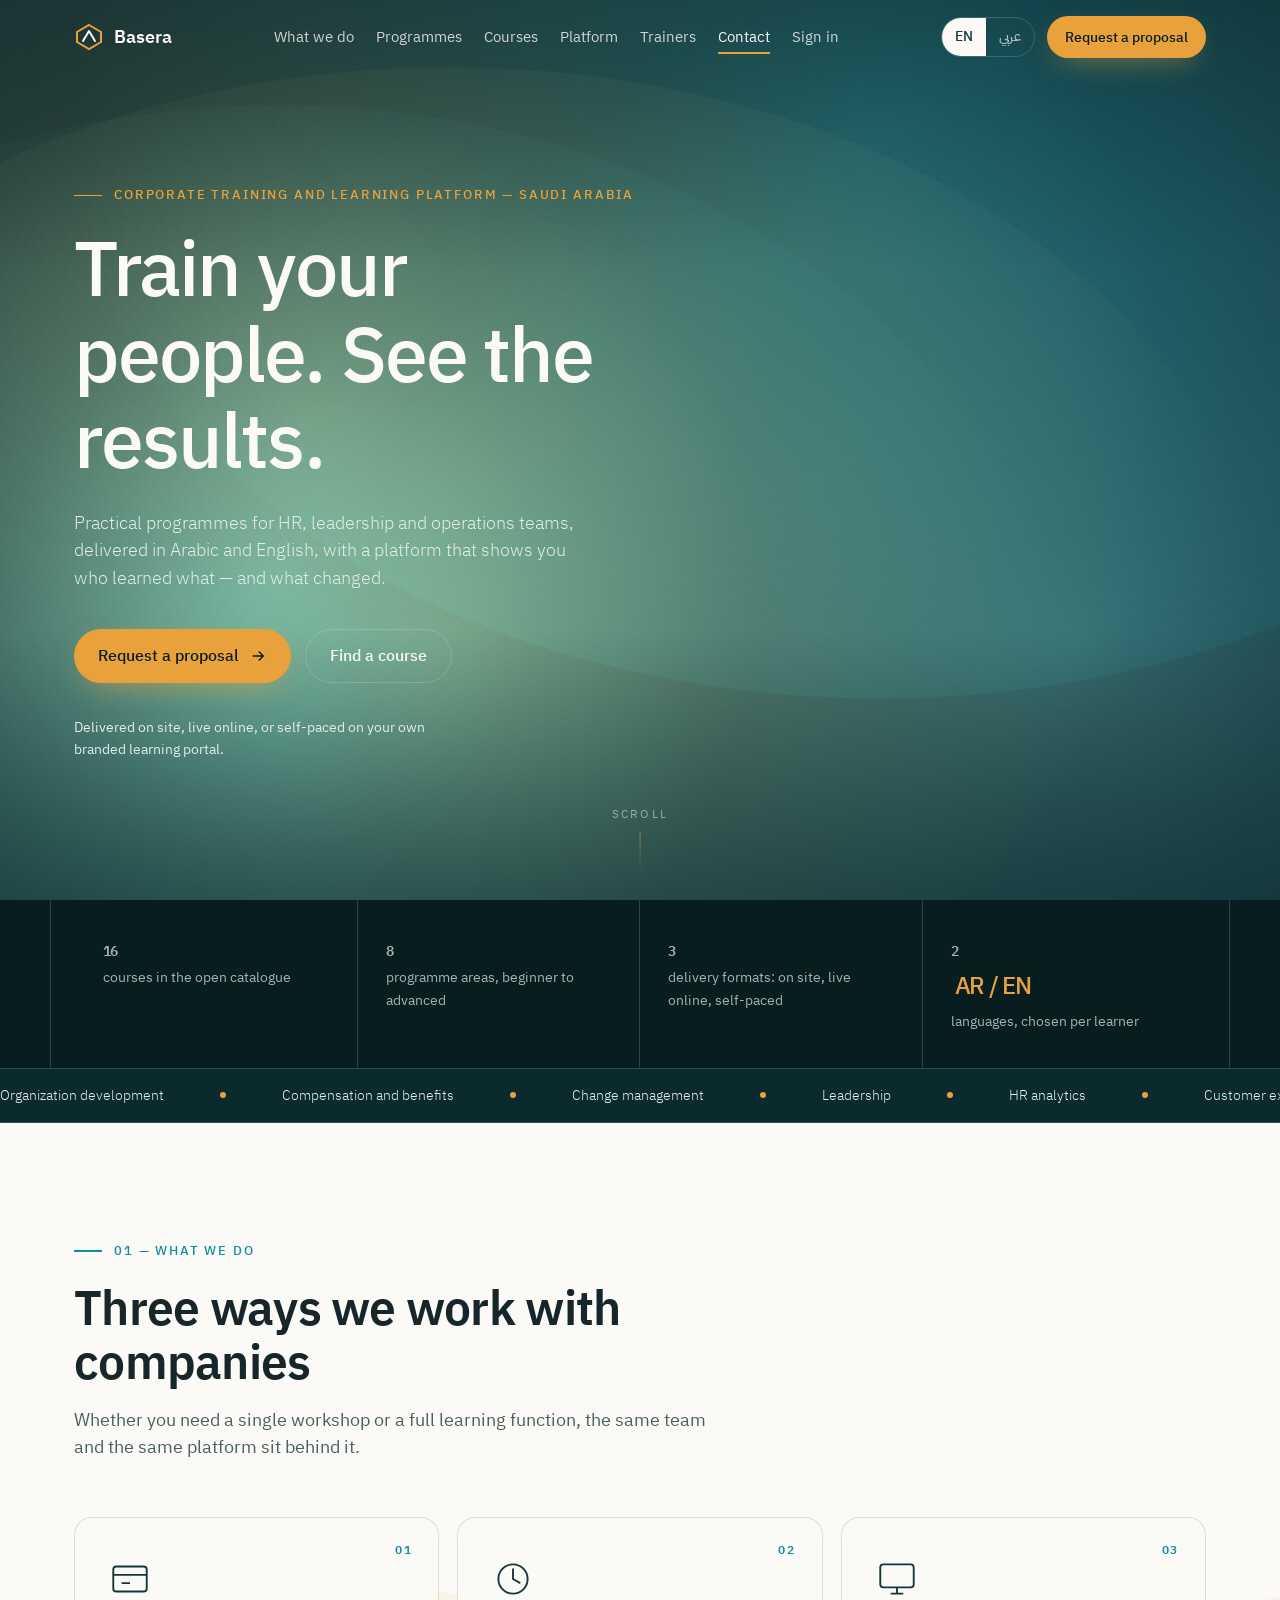
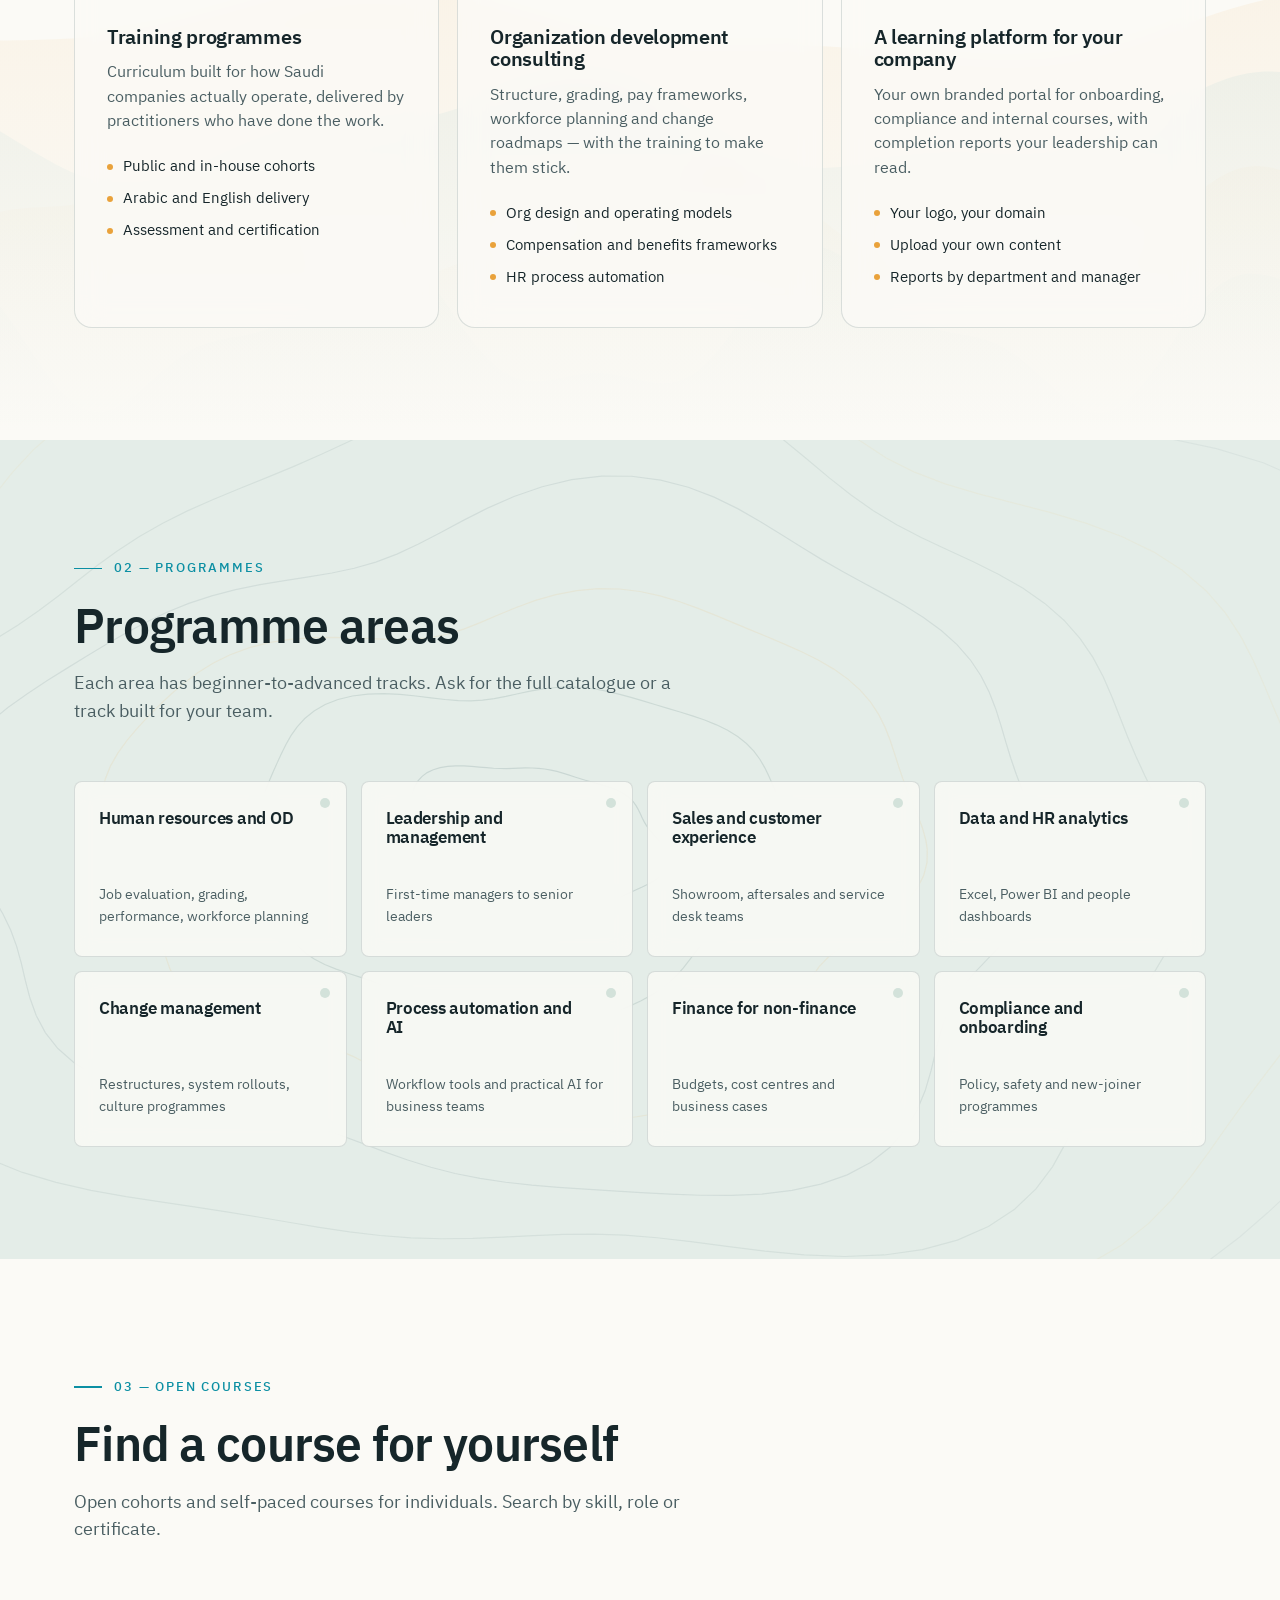
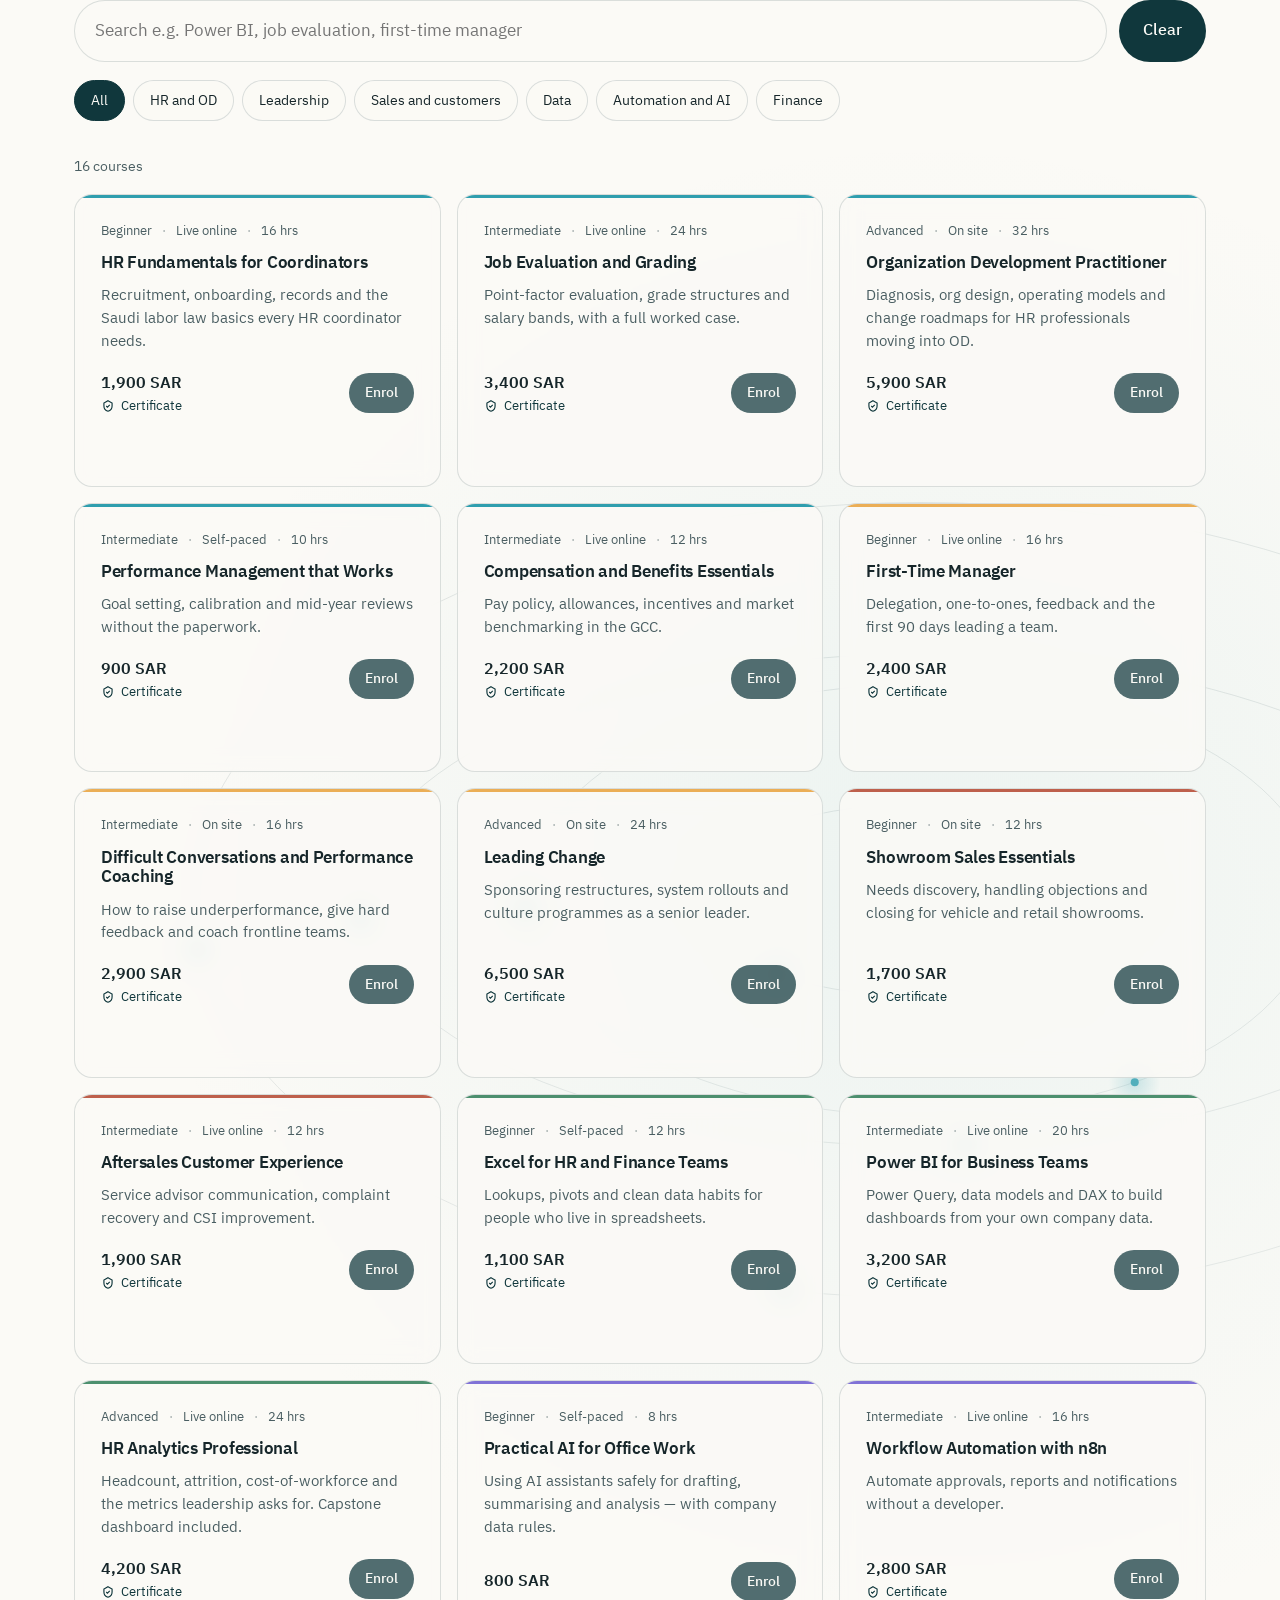
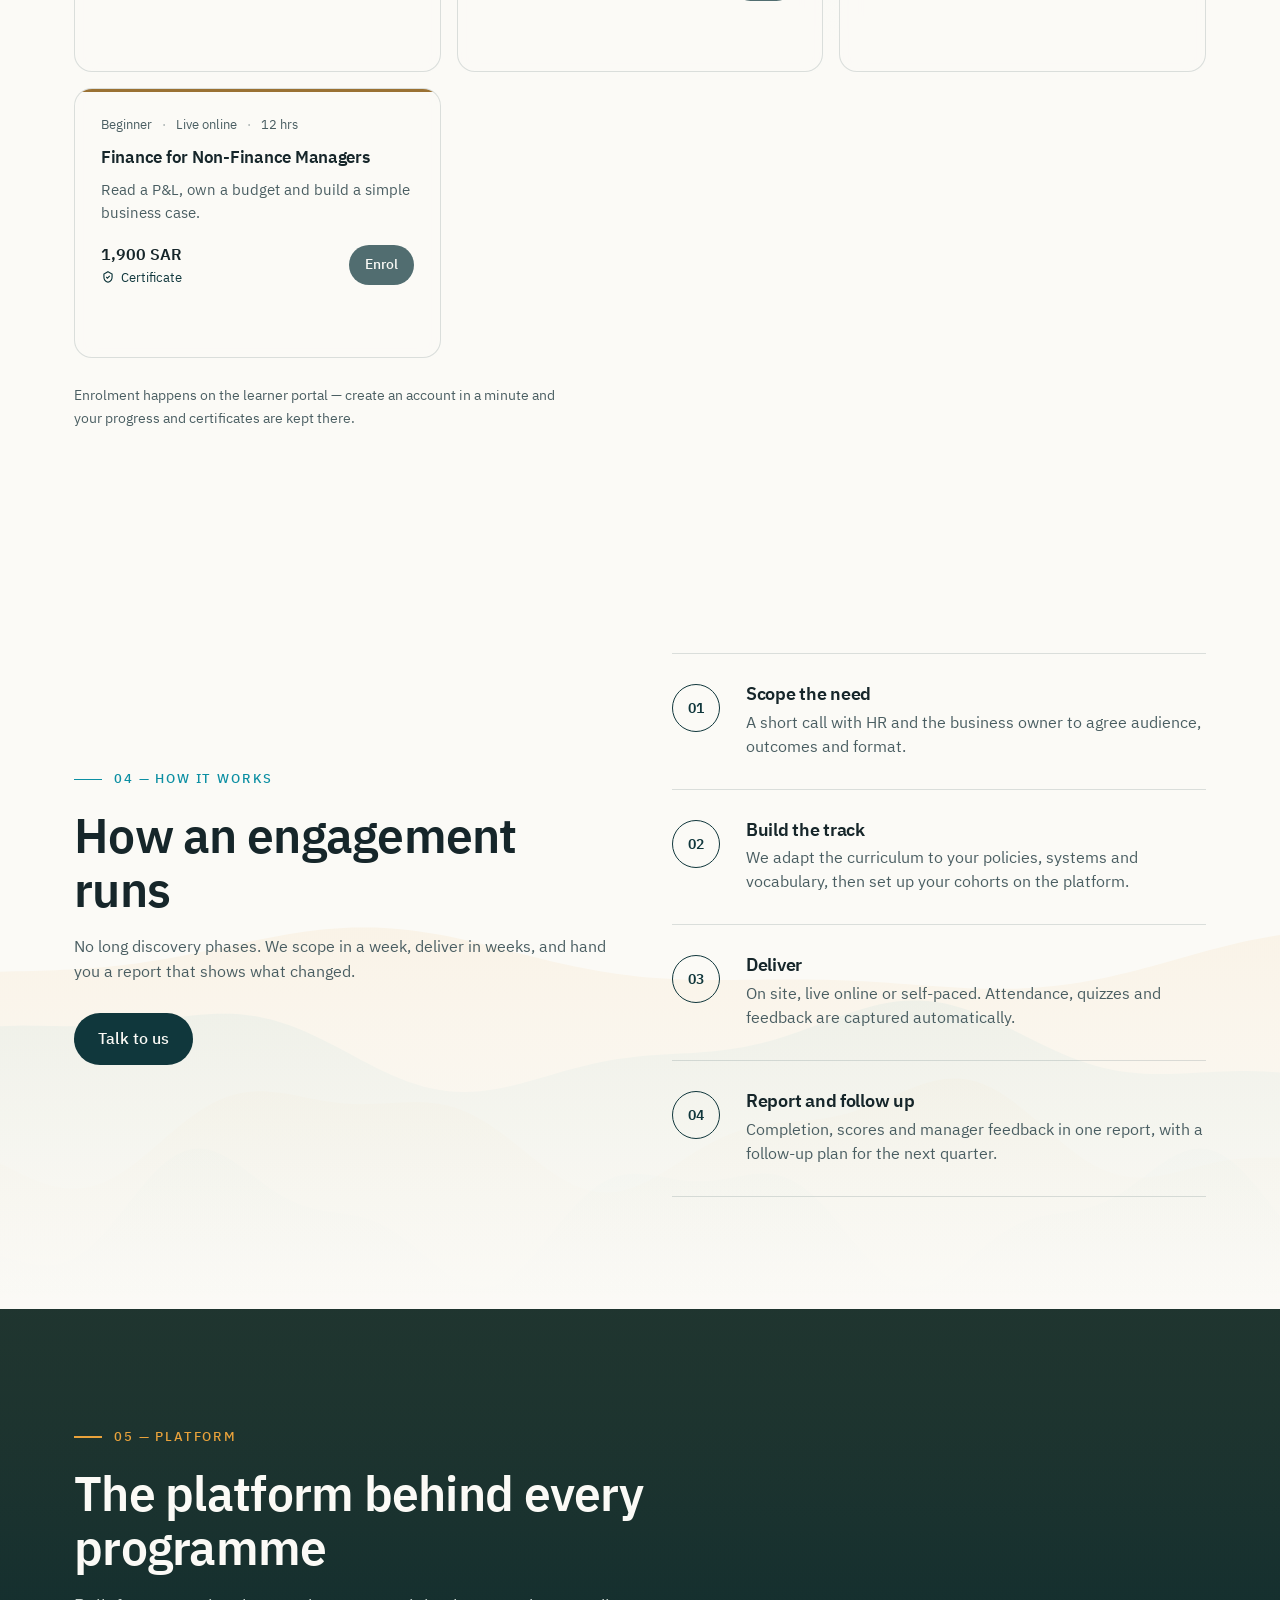
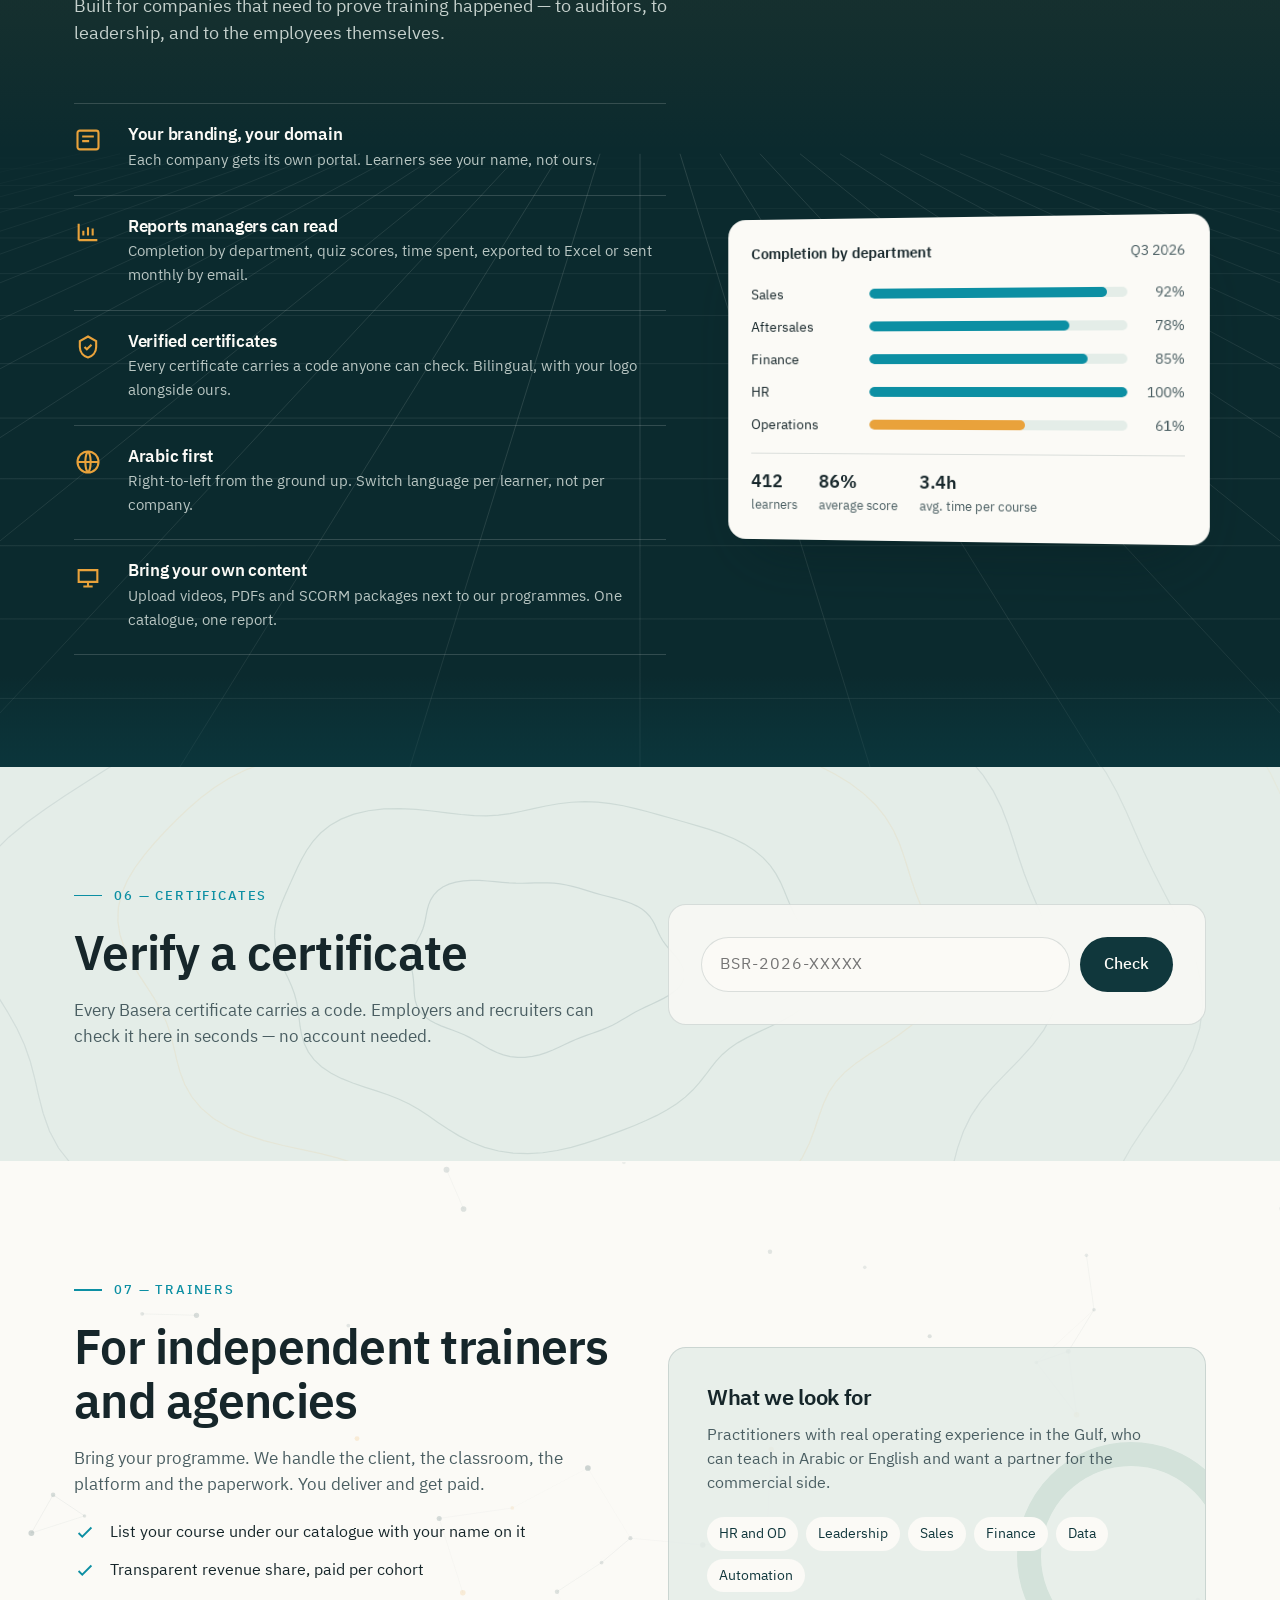
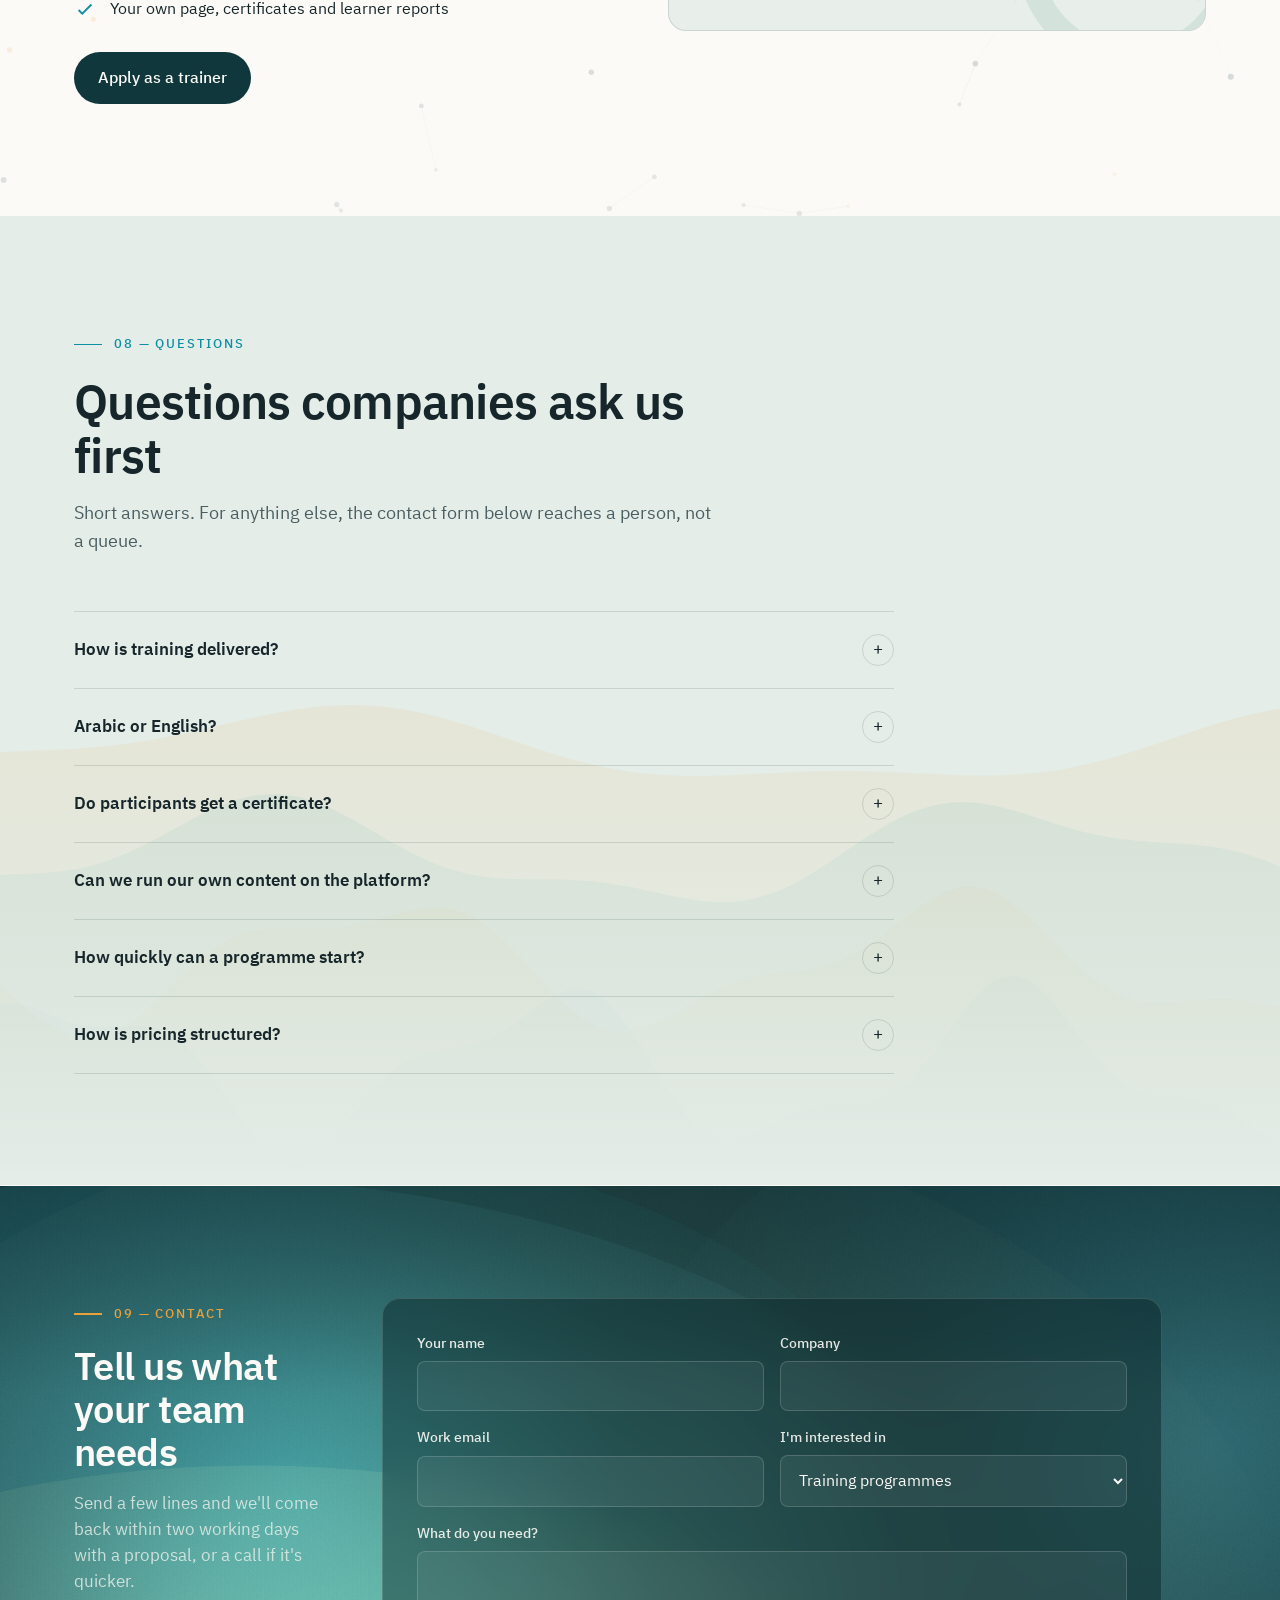
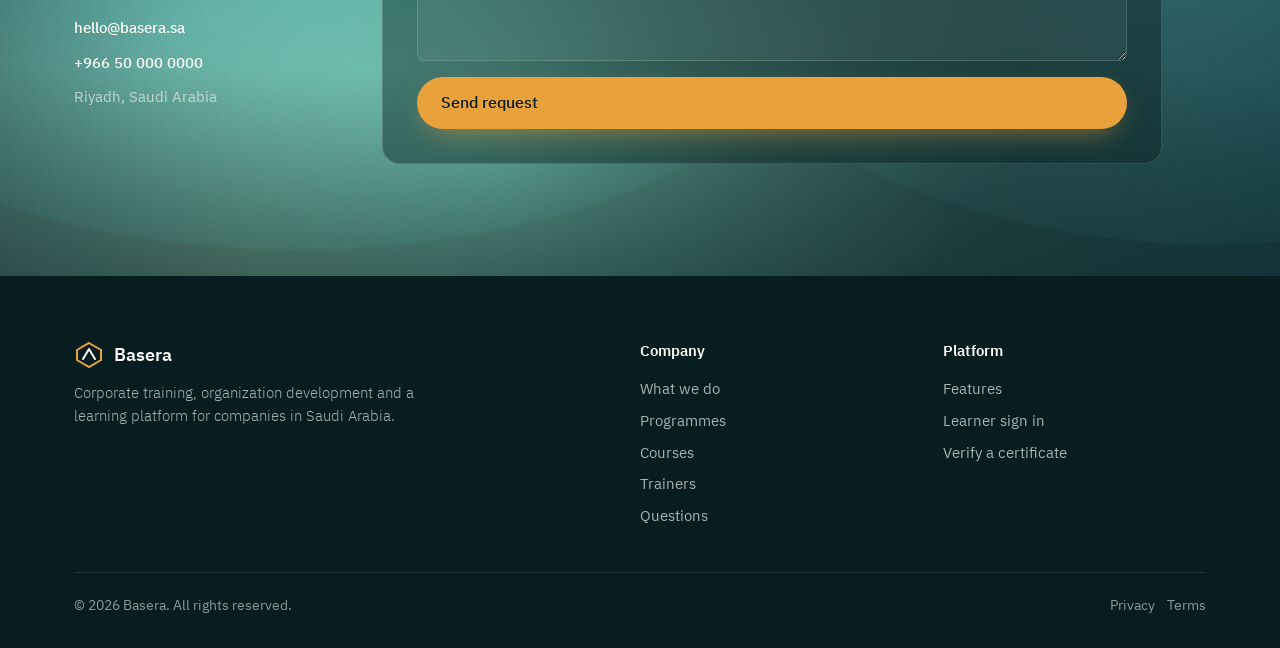
==== commit e12bfa65: "Remove the career coach The coach section, its nav and footer links, chat UI, styles, strings in bot" ====
--- a/index.html
+++ b/index.html
@@ -225,33 +225,6 @@
   .cs-note{margin-top:26px;font-size:.9rem;color:var(--ink-2)}
   .cs-note a{color:var(--petrol);font-weight:500;border-bottom:1px solid var(--line)}
 
-  /* Coach */
-  .coach-grid{display:grid;grid-template-columns:.9fr 1.1fr;gap:48px;align-items:start}
-  .coach-side p{color:var(--mint);opacity:.85;margin-bottom:20px}
-  .prompts{display:grid;gap:8px}
-  .prompts button{text-align:start;padding:13px 16px;border:1px solid var(--line-light);border-radius:var(--radius);color:var(--white);font-size:.92rem;background:rgba(251,250,246,.04);transition:background .25s,border-color .25s,transform .3s var(--ease-out)}
-  .prompts button:hover{background:rgba(251,250,246,.1);border-color:var(--saffron);transform:translateX(4px)}
-  [dir="rtl"] .prompts button:hover{transform:translateX(-4px)}
-  .chat{background:var(--white);color:var(--ink);border-radius:var(--radius-lg);display:flex;flex-direction:column;height:540px;overflow:hidden;box-shadow:var(--shadow);border:1px solid rgba(251,250,246,.2)}
-  .chat-log{flex:1;overflow-y:auto;padding:22px;display:flex;flex-direction:column;gap:14px}
-  .msg{max-width:88%;padding:12px 16px;border-radius:14px;font-size:.95rem;line-height:1.5;animation:rise .4s var(--ease-out)}
-  .msg.user{align-self:flex-end;background:var(--petrol);color:var(--white);border-end-end-radius:4px}
-  .msg.bot{align-self:flex-start;background:var(--mint);border-end-start-radius:4px}
-  .msg.bot.thinking{color:var(--ink-2)}
-  .msg.bot.thinking::after{content:"…";animation:dots 1.2s steps(3,end) infinite}
-  @keyframes dots{0%{content:"."}33%{content:".."}66%{content:"..."}}
-  .recs{align-self:stretch;display:grid;gap:8px}
-  .rec{display:flex;justify-content:space-between;align-items:center;gap:12px;padding:12px 14px;border:1.5px solid var(--line);border-radius:var(--radius);font-size:.9rem;transition:border-color .2s,transform .3s var(--ease-out)}
-  .rec:hover{border-color:var(--petrol);transform:translateX(3px)}
-  .rec small{display:block;color:var(--ink-2);font-size:.8rem}
-  .rec svg{flex:none;width:16px;height:16px;color:var(--petrol)}
-  [dir="rtl"] .rec svg{transform:scaleX(-1)}
-  .chat-input{display:flex;gap:10px;padding:14px;border-top:1px solid var(--line)}
-  .chat-input input{flex:1;font:inherit;padding:12px 16px;border:1.5px solid var(--line);border-radius:999px}
-  .chat-input input:focus{border-color:var(--petrol);outline:none}
-  .chat-input .btn{padding:12px 20px}
-  .chat-note{font-size:.78rem;color:var(--ink-2);padding:0 16px 12px}
-
   /* Steps */
   .steps{display:grid;grid-template-columns:1fr 1fr;gap:64px;align-items:start}
   .step-list{counter-reset:step;display:grid;gap:0}
@@ -374,7 +347,7 @@
     .offers{grid-template-columns:1fr}
     .domains{grid-template-columns:1fr 1fr}
     .courses{grid-template-columns:1fr 1fr}
-    .verify,.coach-grid,.steps,.platform-grid,.partners,.contact{grid-template-columns:1fr;gap:36px}
+    .verify,.steps,.platform-grid,.partners,.contact{grid-template-columns:1fr;gap:36px}
     .steps-aside{position:static}
     .stats .wrap{grid-template-columns:1fr 1fr}
     .stat:nth-child(2){border-inline-end:0}
@@ -388,7 +361,6 @@
     .scroll-cue{display:none}
     .row,.courses,.domains,.foot{grid-template-columns:1fr}
     .search-bar{grid-template-columns:1fr}
-    .chat{height:460px}
     .bar{grid-template-columns:90px 1fr 40px}
     .hero-card{padding:22px}
   }
@@ -418,7 +390,6 @@
       <a href="#offers" data-i18n="nav_offers">What we do</a>
       <a href="#domains" data-i18n="nav_domains">Programmes</a>
       <a href="#courses" data-i18n="nav_courses">Courses</a>
-      <a href="#coach" data-i18n="nav_coach">Career coach</a>
       <a href="#platform" data-i18n="nav_platform">Platform</a>
       <a href="#partners" data-i18n="nav_partners">Trainers</a>
       <a href="#contact" data-i18n="nav_contact">Contact</a>
@@ -562,45 +533,12 @@
   </div>
 </section>
 
-<!-- ================= COACH ================= -->
-<section class="sec dark veil" id="coach">
-  <div class="bg" data-motion="particles" data-tone="petrol"></div>
-  <div class="wrap">
-    <div class="section-head reveal">
-      <div class="eyebrow"><span data-i18n="eb_coach">04 — Career coach</span></div>
-      <h2 data-i18n="co_h2">Ask the career coach</h2>
-      <p data-i18n="co_p">Tell it where you are and where you want to go. It answers from our course catalogue and points you to the right track — in Arabic or English.</p>
-    </div>
-    <div class="coach-grid reveal">
-      <div class="coach-side">
-        <p data-i18n="co_side">Try one of these, or type your own:</p>
-        <div class="prompts" id="prompts">
-          <button type="button" data-i18n="q1">I'm an HR coordinator and want to move into OD</button>
-          <button type="button" data-i18n="q2">I manage a showroom team and struggle with performance conversations</button>
-          <button type="button" data-i18n="q3">Which certificate helps me become an HR analyst?</button>
-          <button type="button" data-i18n="q4">أنا محاسب وأريد فهم تحليلات البيانات في Power BI</button>
-        </div>
-      </div>
-      <div class="chat">
-        <div class="chat-log" id="chatLog" aria-live="polite">
-          <div class="msg bot" data-i18n="co_hello">Hi. What's your current role, and what do you want to be able to do in the next year?</div>
-        </div>
-        <div class="chat-input">
-          <input id="chatInput" placeholder="Type your message" data-i18n-ph="co_ph" aria-label="Message">
-          <button class="btn btn-primary" id="chatSend" type="button" data-i18n="co_send">Send</button>
-        </div>
-        <div class="chat-note" data-i18n="co_note">The coach recommends only from Basera's catalogue. It does not give legal or financial advice.</div>
-      </div>
-    </div>
-  </div>
-</section>
-
 <!-- ================= STEPS ================= -->
 <section class="sec light veil-l" id="how">
   <div class="bg" data-motion="waves" data-tone="light" data-speed=".7"></div>
   <div class="wrap steps">
     <div class="steps-aside reveal">
-      <div class="eyebrow"><span data-i18n="eb_how">05 — How it works</span></div>
+      <div class="eyebrow"><span data-i18n="eb_how">04 — How it works</span></div>
       <h2 data-i18n="how_h2">How an engagement runs</h2>
       <p data-i18n="how_p">No long discovery phases. We scope in a week, deliver in weeks, and hand you a report that shows what changed.</p>
       <a class="btn btn-dark" href="#contact" data-i18n="cta_talk">Talk to us</a>
@@ -619,7 +557,7 @@
   <div class="bg" data-motion="grid" data-tone="dark"></div>
   <div class="wrap">
     <div class="section-head reveal">
-      <div class="eyebrow"><span data-i18n="eb_platform">06 — Platform</span></div>
+      <div class="eyebrow"><span data-i18n="eb_platform">05 — Platform</span></div>
       <h2 data-i18n="pl_h2">The platform behind every programme</h2>
       <p data-i18n="pl_p">Built for companies that need to prove training happened — to auditors, to leadership, and to the employees themselves.</p>
     </div>
@@ -655,7 +593,7 @@
   <div class="bg" data-motion="topo" data-tone="mint" data-speed=".8"></div>
   <div class="wrap verify">
     <div class="reveal">
-      <div class="eyebrow"><span data-i18n="eb_verify">07 — Certificates</span></div>
+      <div class="eyebrow"><span data-i18n="eb_verify">06 — Certificates</span></div>
       <h2 data-i18n="v_h2" style="margin-bottom:16px">Verify a certificate</h2>
       <p data-i18n="v_p">Every Basera certificate carries a code. Employers and recruiters can check it here in seconds — no account needed.</p>
     </div>
@@ -674,7 +612,7 @@
   <div class="bg" data-motion="particles" data-tone="light"></div>
   <div class="wrap partners">
     <div class="reveal">
-      <div class="eyebrow"><span data-i18n="eb_partners">08 — Trainers</span></div>
+      <div class="eyebrow"><span data-i18n="eb_partners">07 — Trainers</span></div>
       <h2 data-i18n="pa_h2" style="margin-bottom:16px">For independent trainers and agencies</h2>
       <p data-i18n="pa_p">Bring your programme. We handle the client, the classroom, the platform and the paperwork. You deliver and get paid.</p>
       <div class="partner-points">
@@ -700,7 +638,7 @@
   <div class="bg" data-motion="waves" data-tone="mint" data-speed=".6"></div>
   <div class="wrap">
     <div class="section-head reveal">
-      <div class="eyebrow"><span data-i18n="eb_faq">09 — Questions</span></div>
+      <div class="eyebrow"><span data-i18n="eb_faq">08 — Questions</span></div>
       <h2 data-i18n="faq_h2">Questions companies ask us first</h2>
       <p data-i18n="faq_p">Short answers. For anything else, the contact form below reaches a person, not a queue.</p>
     </div>
@@ -720,7 +658,7 @@
   <div class="bg" data-motion="aurora" data-tone="petrol" data-speed=".8"></div>
   <div class="wrap contact">
     <div class="reveal">
-      <div class="eyebrow"><span data-i18n="eb_contact">10 — Contact</span></div>
+      <div class="eyebrow"><span data-i18n="eb_contact">09 — Contact</span></div>
       <h2 data-i18n="c_h2" style="margin-bottom:16px">Tell us what your team needs</h2>
       <p data-i18n="c_p">Send a few lines and we'll come back within two working days with a proposal, or a call if it's quicker.</p>
       <div class="contact-meta">
@@ -769,7 +707,6 @@
           <li><a href="#offers" data-i18n="nav_offers">What we do</a></li>
           <li><a href="#domains" data-i18n="nav_domains">Programmes</a></li>
           <li><a href="#courses" data-i18n="nav_courses">Courses</a></li>
-          <li><a href="#coach" data-i18n="nav_coach">Career coach</a></li>
           <li><a href="#partners" data-i18n="nav_partners">Trainers</a></li>
           <li><a href="#faq" data-i18n="ft_faq">Questions</a></li>
         </ul>
@@ -795,9 +732,8 @@
 <div hidden id="i18n-defaults">
   <span data-i18n="fl_all">All</span><span data-i18n="fl_hr">HR and OD</span><span data-i18n="fl_lead">Leadership</span><span data-i18n="fl_sales">Sales and customers</span><span data-i18n="fl_data">Data</span><span data-i18n="fl_auto">Automation and AI</span><span data-i18n="fl_fin">Finance</span>
   <span data-i18n="lv_b">Beginner</span><span data-i18n="lv_i">Intermediate</span><span data-i18n="lv_a">Advanced</span><span data-i18n="fm_live">Live online</span><span data-i18n="fm_self">Self-paced</span><span data-i18n="fm_site">On site</span><span data-i18n="cert">Certificate</span><span data-i18n="hrs">hrs</span><span data-i18n="sar">SAR</span><span data-i18n="enrol">Enrol</span>
-  <span data-i18n="rc_one">1 course</span><span data-i18n="rc_many">courses</span><span data-i18n="rc_none">No matching courses. Try another word, or ask the career coach.</span>
+  <span data-i18n="rc_one">1 course</span><span data-i18n="rc_many">courses</span><span data-i18n="rc_none">No matching courses. Try another word.</span>
   <span data-i18n="v_ok">Certificate is valid</span><span data-i18n="v_no">No certificate found with that code. Check it and try again.</span><span data-i18n="v_empty">Enter a certificate code first.</span>
-  <span data-i18n="co_err">The coach is unavailable right now. Here are the closest courses to what you wrote:</span><span data-i18n="co_view">View course</span>
 </div>
 
 <script src="motion.js"></script>
@@ -814,7 +750,7 @@
       hero_note:"تُقدَّم حضورياً، أو مباشرة عن بُعد، أو ذاتياً عبر بوابة تعلّم تحمل علامتك.",
       hero_scroll:"مرّر",
       st1:"دورة في الكتالوج المفتوح", st2:"مجالات برامج، من المبتدئ إلى المتقدم", st3:"صيغ تقديم: حضوري، مباشر عن بُعد، ذاتي", st4:"لغتان، يختارهما كل متعلم",
-      eb_offers:"٠١ — ماذا نقدم", eb_domains:"٠٢ — البرامج", eb_courses:"٠٣ — الدورات المفتوحة", eb_coach:"٠٤ — المرشد المهني", eb_how:"٠٥ — كيف نعمل", eb_platform:"٠٦ — المنصة", eb_verify:"٠٧ — الشهادات", eb_partners:"٠٨ — المدربون", eb_faq:"٠٩ — أسئلة", eb_contact:"١٠ — تواصل معنا",
+      eb_offers:"٠١ — ماذا نقدم", eb_domains:"٠٢ — البرامج", eb_courses:"٠٣ — الدورات المفتوحة", eb_how:"٠٤ — كيف نعمل", eb_platform:"٠٥ — المنصة", eb_verify:"٠٦ — الشهادات", eb_partners:"٠٧ — المدربون", eb_faq:"٠٨ — أسئلة", eb_contact:"٠٩ — تواصل معنا",
       j1:"التسجيل", j1s:"فرقك ومجموعاتك", j2:"التعلّم", j2s:"مباشر أو حضوري أو ذاتي", j3:"الشهادة", j3s:"موثّقة وقابلة للمشاركة", j4:"التقرير", j4s:"الإتمام والدرجات والأثر",
       strip:"التطوير التنظيمي • التعويضات والمزايا • إدارة التغيير • القيادة • تحليلات الموارد البشرية • تجربة العملاء • المبيعات وما بعد البيع • أتمتة العمليات",
       offers_h2:"ثلاث طرق نعمل بها مع الشركات",
@@ -866,22 +802,15 @@
       opt1:"برامج تدريبية", opt2:"استشارات التطوير التنظيمي", opt3:"منصة تعلّم لشركتي", opt4:"أن أصبح مدرباً شريكاً",
       ft_p:"تدريب الشركات والتطوير التنظيمي ومنصة تعلّم للشركات في المملكة العربية السعودية.",
       ft_h1:"الشركة", ft_h2:"المنصة", ft_l1:"المزايا", ft_l2:"دخول المتعلم", ft_l3:"تحقق من شهادة", ft_faq:"أسئلة",
-      nav_courses:"الدورات", nav_coach:"المرشد المهني",
+      nav_courses:"الدورات",
       cs_h2:"ابحث عن دورة لنفسك", cs_p:"مجموعات مفتوحة ودورات ذاتية للأفراد. ابحث بالمهارة أو الوظيفة أو الشهادة.",
       cs_ph:"ابحث مثلاً: Power BI، تقييم الوظائف، المدير الجديد", cs_clear:"مسح",
       cs_note:"يتم التسجيل عبر بوابة المتعلم — أنشئ حساباً في دقيقة وستُحفظ فيه دوراتك وشهاداتك.",
       fl_all:"الكل", fl_hr:"الموارد البشرية والتطوير التنظيمي", fl_lead:"القيادة", fl_sales:"المبيعات والعملاء", fl_data:"البيانات", fl_auto:"الأتمتة والذكاء الاصطناعي", fl_fin:"المالية",
       lv_b:"مبتدئ", lv_i:"متوسط", lv_a:"متقدم", fm_live:"مباشر عن بُعد", fm_self:"ذاتي", fm_site:"حضوري", cert:"شهادة", hrs:"ساعة", sar:"ر.س", enrol:"سجّل",
-      rc_one:"دورة واحدة", rc_many:"دورة", rc_none:"لا توجد دورات مطابقة. جرّب كلمة أخرى أو اسأل المرشد المهني.",
+      rc_one:"دورة واحدة", rc_many:"دورة", rc_none:"لا توجد دورات مطابقة. جرّب كلمة أخرى.",
       v_h2:"تحقق من شهادة", v_p:"كل شهادة من بصيرة تحمل رمزاً. يمكن لأصحاب العمل والمسؤولين عن التوظيف التحقق منه هنا في ثوانٍ — بلا حساب.",
       v_btn:"تحقق", v_ok:"الشهادة صالحة", v_no:"لم يُعثر على هذه الشهادة. تأكد من الرمز وحاول مجدداً.", v_empty:"أدخل رمز الشهادة أولاً.",
-      co_h2:"اسأل المرشد المهني", co_p:"أخبره أين أنت وإلى أين تريد الوصول. يجيب من كتالوج دوراتنا ويوجهك للمسار المناسب — بالعربية أو الإنجليزية.",
-      co_side:"جرّب أحد هذه الأسئلة أو اكتب سؤالك:",
-      q1:"أنا منسق موارد بشرية وأريد الانتقال إلى التطوير التنظيمي", q2:"أدير فريق معرض وأجد صعوبة في محادثات الأداء", q3:"أي شهادة تساعدني لأصبح محلل موارد بشرية؟", q4:"أنا محاسب وأريد فهم تحليلات البيانات في Power BI",
-      co_hello:"أهلاً. ما وظيفتك الحالية، وماذا تريد أن تتمكن من فعله خلال السنة القادمة؟",
-      co_ph:"اكتب رسالتك", co_send:"أرسل", co_note:"يوصي المرشد من كتالوج بصيرة فقط. لا يقدم نصائح قانونية أو مالية.",
-      co_err:"تعذر الاتصال بالمرشد الآن. إليك أقرب الدورات لما كتبته:",
-      co_view:"عرض الدورة",
       ft_c:"© 2026 بصيرة. جميع الحقوق محفوظة.", ft_pr:"الخصوصية", ft_tm:"الشروط"
     }
   };
@@ -916,8 +845,7 @@
   const SB_H = {"apikey":SB_KEY,"Authorization":"Bearer "+SB_KEY,"Content-Type":"application/json"};
   const sb = {
     async get(path){ const r = await fetch(`${SB_URL}/rest/v1/${path}`,{headers:SB_H}); if(!r.ok) throw new Error(r.status); return r.json(); },
-    async post(path, body, extra={}){ const r = await fetch(`${SB_URL}/rest/v1/${path}`,{method:"POST",headers:{...SB_H,...extra},body:JSON.stringify(body)}); if(!r.ok) throw new Error(r.status); return r.status===201&&!extra.Prefer?null:r.json().catch(()=>null); },
-    async fn(name, body){ const r = await fetch(`${SB_URL}/functions/v1/${name}`,{method:"POST",headers:SB_H,body:JSON.stringify(body)}); if(!r.ok) throw new Error(r.status); return r.json(); }
+    async post(path, body, extra={}){ const r = await fetch(`${SB_URL}/rest/v1/${path}`,{method:"POST",headers:{...SB_H,...extra},body:JSON.stringify(body)}); if(!r.ok) throw new Error(r.status); return r.status===201&&!extra.Prefer?null:r.json().catch(()=>null); }
   };
 
   // ---------- Course dataset (fallback copy; live data loads from Supabase) ----------
@@ -990,46 +918,6 @@
   // Deep link: index.html#verify=BSR-2026-00417
   (function(){ const m = location.hash.match(/verify=([A-Za-z0-9-]+)/); if (m) { document.getElementById('certCode').value = m[1]; checkCert(); setTimeout(() => document.getElementById('verify').scrollIntoView(), 300); } })();
 
-  // ---------- Career coach ----------
-  const log = document.getElementById('chatLog'), input = document.getElementById('chatInput');
-  const history = [];
-  function addMsg(text, who, cls=''){ const d=document.createElement('div'); d.className=`msg ${who} ${cls}`; d.textContent=text; log.appendChild(d); log.scrollTop=log.scrollHeight; return d; }
-  function addRecs(ids){
-    const cs = ids.map(id => COURSES.find(c=>c.id===id)).filter(Boolean); if (!cs.length) return;
-    const w=document.createElement('div'); w.className='recs';
-    w.innerHTML = cs.map(c=>`<a class="rec" href="#courses" data-id="${c.id}"><span>${c[CUR][0]}<small>${t('lv_'+c.lv)} · ${c.h} ${t('hrs')} · ${c.p.toLocaleString()} ${t('sar')}</small></span><svg viewBox="0 0 24 24" fill="none" stroke="currentColor" stroke-width="2"><path d="M5 12h14M13 6l6 6-6 6"/></svg></a>`).join('');
-    w.querySelectorAll('.rec').forEach(a => a.addEventListener('click', () => { const c=COURSES.find(x=>x.id===a.dataset.id); q.value=c.en[0]; activeFilter='all'; renderCourses(); }));
-    log.appendChild(w); log.scrollTop=log.scrollHeight;
-  }
-  function localMatch(text){
-    const words = text.toLowerCase().split(/[^a-z؀-ۿ0-9]+/).filter(w=>w.length>2);
-    return COURSES.map(c => ({c, s: words.reduce((n,w)=> n + ((c.k+' '+c.en.join(' ')+' '+c.ar.join(' ')).toLowerCase().includes(w)?1:0),0)}))
-      .filter(x=>x.s>0).sort((a,b)=>b.s-a.s).slice(0,3).map(x=>x.c.id);
-  }
-  let coachBusy = false;
-  async function askCoach(text){
-    if (!text.trim() || coachBusy) return;
-    coachBusy = true;
-    addMsg(text,'user'); input.value='';
-    history.push({role:'user', content:text});
-    const th = addMsg(CUR==='ar'?'يفكر':'Thinking','bot','thinking');
-    try{
-      const j = await sb.fn("career-coach", {messages: history, lang: CUR});
-      if (j.error) throw new Error(j.error);
-      th.classList.remove('thinking'); th.textContent = j.reply;
-      history.push({role:'assistant', content: JSON.stringify(j)});
-      addRecs(j.course_ids||[]);
-    }catch(e){
-      th.classList.remove('thinking'); th.textContent = t('co_err');
-      history.pop();
-      addRecs(localMatch(text));
-    }
-    coachBusy = false;
-  }
-  document.getElementById('chatSend').addEventListener('click', () => askCoach(input.value));
-  input.addEventListener('keydown', e => { if (e.key==='Enter') askCoach(input.value); });
-  document.querySelectorAll('#prompts button').forEach(b => b.addEventListener('click', () => askCoach(b.textContent)));
-
   // ---------- Nav: mobile menu, scroll state, active section, progress ----------
   const nav = document.getElementById('nav'), menuBtn = document.getElementById('menuBtn'), navLinks = document.getElementById('navLinks'), progress = document.getElementById('progress'), totop = document.getElementById('totop');
   menuBtn.addEventListener('click', () => { const open = navLinks.classList.toggle('open'); menuBtn.classList.toggle('open', open); menuBtn.setAttribute('aria-expanded', open); });
